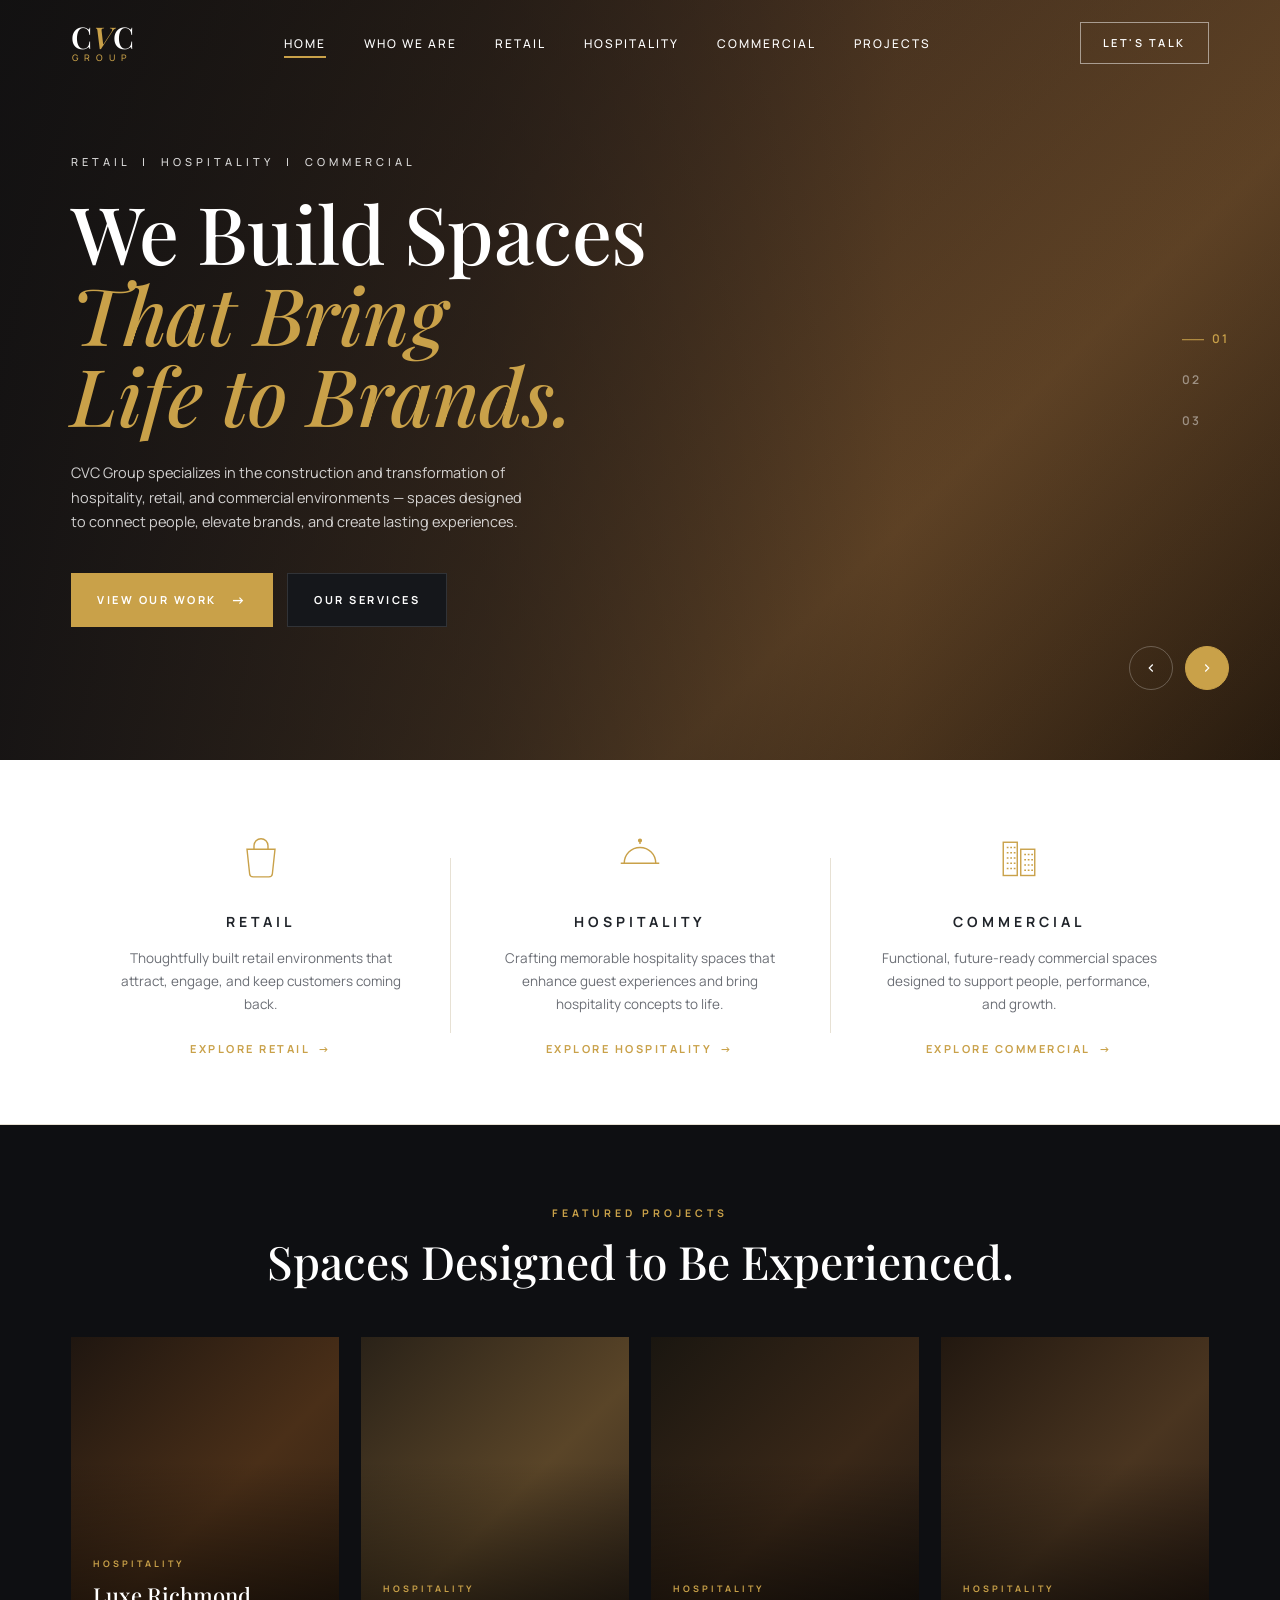
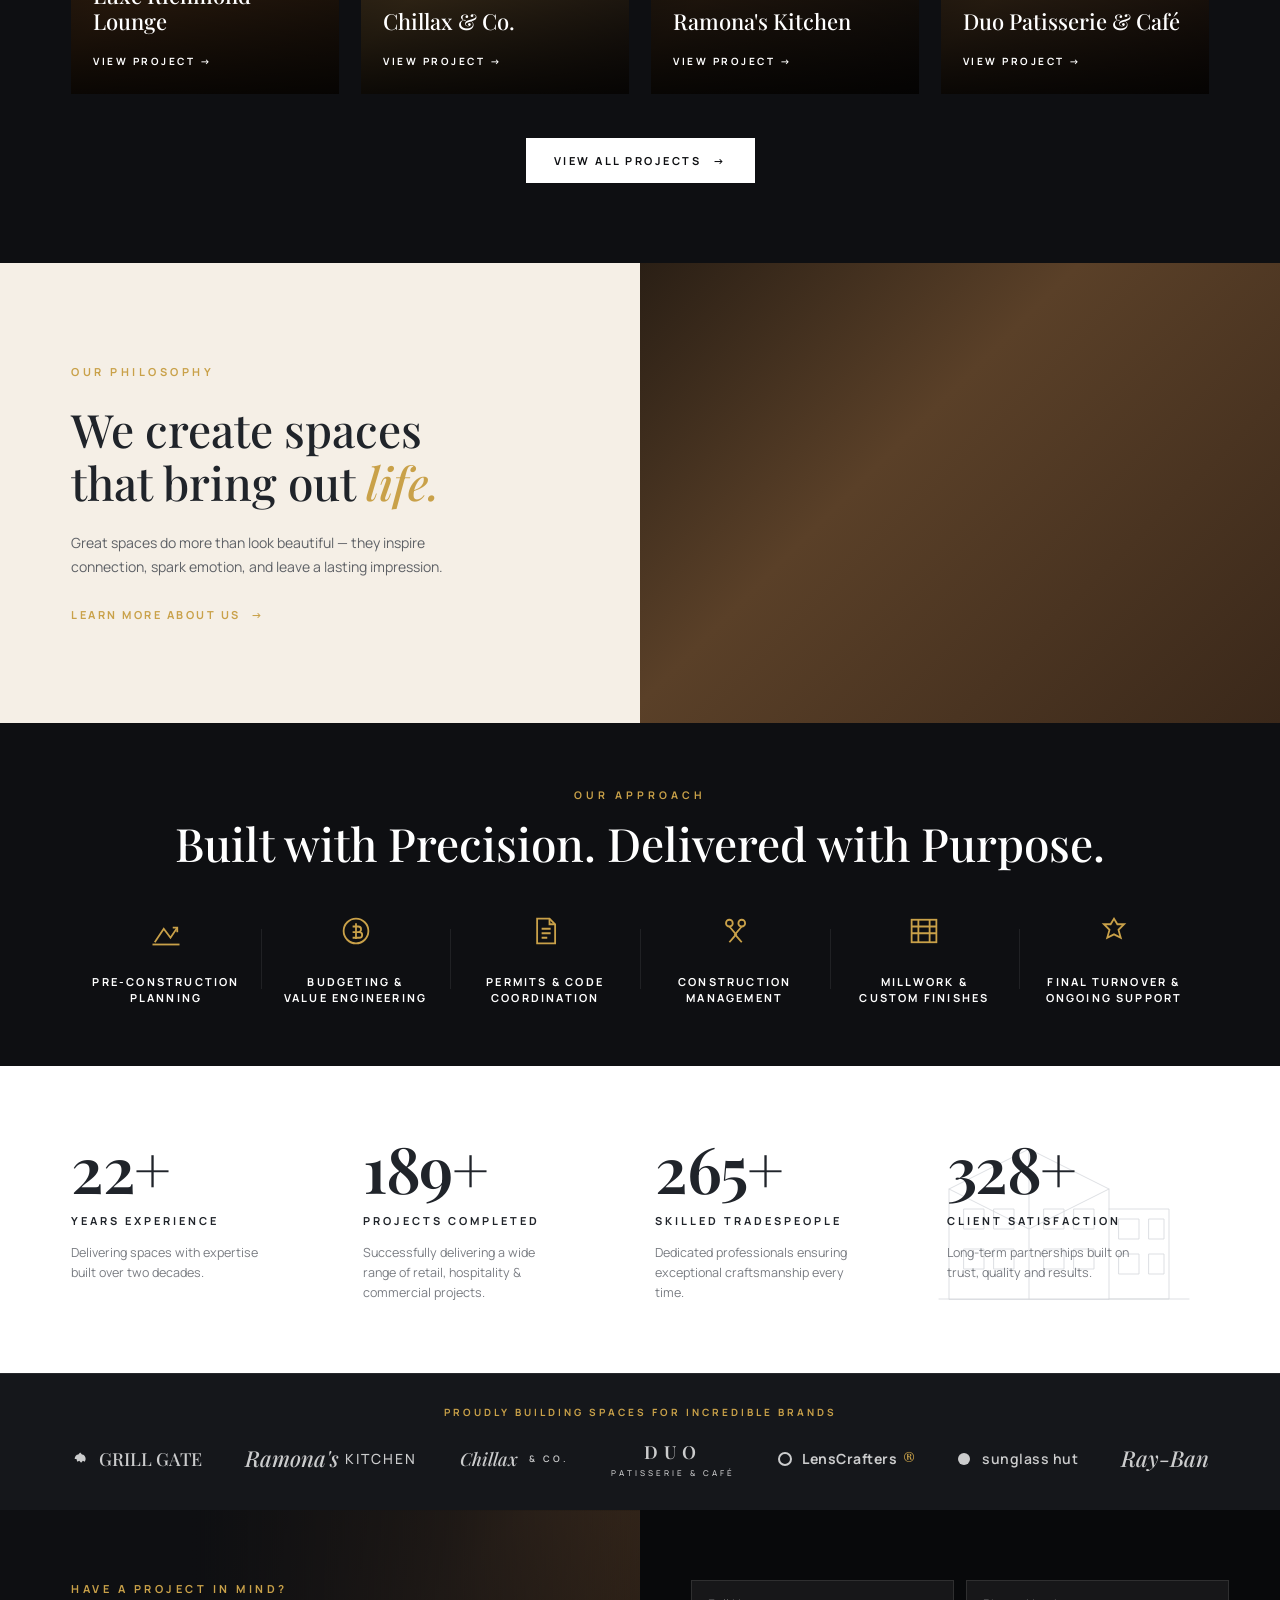
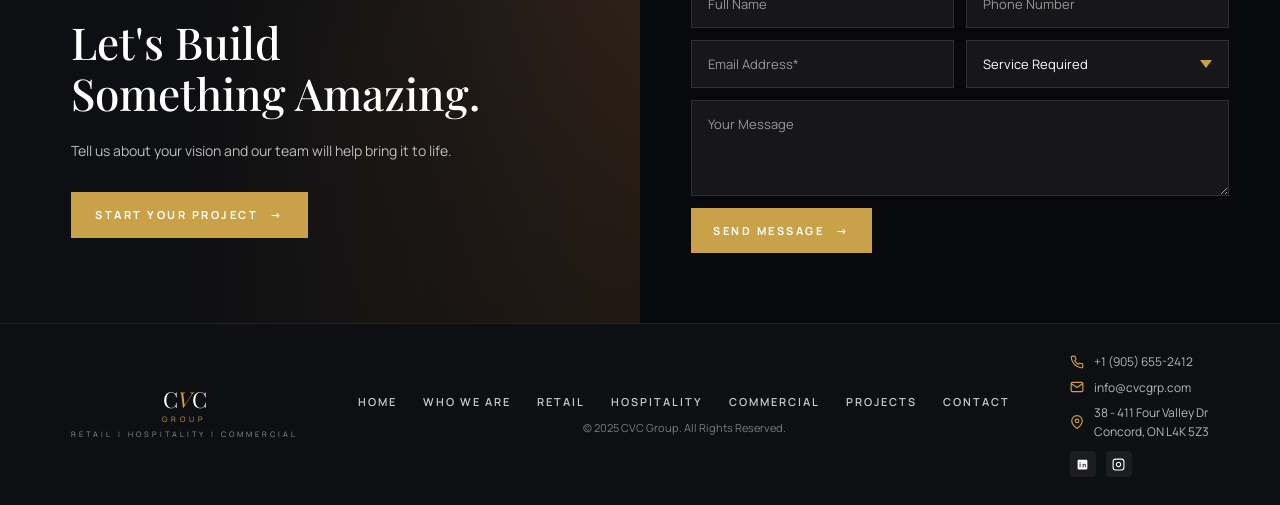
==== public/index.html @ 6fd691cf "Add files via upload" ====
<!DOCTYPE html>
<html lang="en">
<head>
<meta charset="UTF-8" />
<meta name="viewport" content="width=device-width, initial-scale=1.0" />
<title>CVC Group — We Build Spaces That Bring Life to Brands</title>
<meta name="description" content="CVC Group specializes in the construction and transformation of hospitality, retail, and commercial environments." />
<link rel="preconnect" href="https://fonts.googleapis.com">
<link rel="preconnect" href="https://fonts.gstatic.com" crossorigin>
<link href="https://fonts.googleapis.com/css2?family=Playfair+Display:ital,wght@0,400;0,500;0,600;0,700;1,400;1,500;1,600&family=Manrope:wght@300;400;500;600;700&display=swap" rel="stylesheet">

<style>
/* ============ TOKENS ============ */
:root {
  --black:    #0e0f12;
  --black-2:  #15171b;
  --black-3:  #1c1e23;
  --ink:      #20242a;
  --gold:     #c9a149;
  --gold-lt:  #d9b665;
  --gold-dk:  #a88735;
  --cream:    #f5efe6;
  --cream-2:  #efe8dc;
  --paper:    #ffffff;
  --muted:    #8a8d93;
  --line:     #e7e1d4;
  --line-dk:  rgba(255,255,255,0.08);

  --serif: 'Playfair Display', Georgia, serif;
  --sans:  'Manrope', -apple-system, BlinkMacSystemFont, sans-serif;

  --container: 1240px;
  --pad: clamp(20px, 4vw, 56px);
}

* { box-sizing: border-box; margin: 0; padding: 0; }
html { scroll-behavior: smooth; }
body {
  font-family: var(--sans);
  background: var(--paper);
  color: var(--ink);
  font-size: 15px;
  line-height: 1.6;
  -webkit-font-smoothing: antialiased;
  -moz-osx-font-smoothing: grayscale;
}
img { max-width: 100%; display: block; }
a { color: inherit; text-decoration: none; }
button { font: inherit; cursor: pointer; border: 0; background: none; color: inherit; }

.container { max-width: var(--container); margin: 0 auto; padding-left: var(--pad); padding-right: var(--pad); }

/* Auto-image pattern: <img class="auto-img"> hides until loaded.
   Sibling .auto-fallback shows by default; gets hidden once image fires onload. */
.auto-img { opacity: 0; transition: opacity .4s ease; }
.auto-img.loaded { opacity: 1; }

/* ============ NAV ============ */
.nav {
  position: absolute; top: 0; left: 0; right: 0; z-index: 30;
  padding: 22px 0;
}
.nav-inner {
  display: flex; align-items: center; justify-content: space-between;
  gap: 32px;
}
.logo {
  display: flex; flex-direction: column; align-items: center;
  font-family: var(--serif); color: #fff; line-height: 0.95;
  position: relative;
}
.logo .logo-img { height: 54px; width: auto; position: absolute; top: 50%; left: 50%; transform: translate(-50%,-50%); }
.logo .logo-text { display: flex; flex-direction: column; align-items: center; transition: opacity .2s; }
.logo.has-img .logo-text { opacity: 0; visibility: hidden; }
.logo .mark { font-size: 30px; font-weight: 600; letter-spacing: 0.5px; }
.logo .mark .v { color: var(--gold); font-style: italic; }
.logo .sub {
  font-family: var(--sans); font-size: 9px; letter-spacing: 6px;
  color: var(--gold); margin-top: 2px; font-weight: 500;
}
.nav-links {
  display: flex; gap: 38px; align-items: center;
  list-style: none;
}
.nav-links a {
  color: #fff; font-size: 12px; letter-spacing: 2px; font-weight: 500;
  text-transform: uppercase; padding: 6px 0; position: relative;
  transition: color .25s;
}
.nav-links a.active::after,
.nav-links a:hover::after {
  content: ""; position: absolute; left: 0; right: 0; bottom: 0;
  height: 2px; background: var(--gold);
}
.nav-links a:hover { color: var(--gold-lt); }
.btn-talk {
  border: 1px solid rgba(255,255,255,0.5);
  color: #fff; padding: 11px 22px; font-size: 11px;
  letter-spacing: 2.5px; text-transform: uppercase; font-weight: 600;
  transition: all .25s;
}
.btn-talk:hover { background: var(--gold); border-color: var(--gold); }

/* ============ HERO ============ */
.hero {
  position: relative;
  min-height: 760px;
  color: #fff;
  display: flex; align-items: center;
  overflow: hidden;
  background: linear-gradient(135deg, #2a1d10 0%, #4a3320 35%, #6b4a28 70%, #2c1d0e 100%);
}
.hero-slides { position: absolute; inset: 0; }
.hero-slide {
  position: absolute; inset: 0;
  background-size: cover; background-position: center;
  opacity: 0; transition: opacity .8s ease;
}
.hero-slide.active { opacity: 1; }
.hero-slide::after {
  content: ""; position: absolute; inset: 0;
  background: linear-gradient(90deg, rgba(14,15,18,.85) 0%, rgba(14,15,18,.55) 38%, rgba(14,15,18,.15) 70%);
}
/* slide images — drop into images/hero/ to populate */
.hero-slide.s1 { background-image: url("images/hero/slide-1.jpg"); }
.hero-slide.s2 { background-image: url("images/hero/slide-2.jpg"); }
.hero-slide.s3 { background-image: url("images/hero/slide-3.jpg"); }

.hero-inner { position: relative; width: 100%; padding-top: 110px; padding-bottom: 90px; z-index: 2; }
.eyebrow {
  font-size: 11px; letter-spacing: 4px; text-transform: uppercase;
  color: rgba(255,255,255,0.85); font-weight: 500; margin-bottom: 22px;
}
.hero h1 {
  font-family: var(--serif); font-weight: 500;
  font-size: clamp(44px, 6.2vw, 84px);
  line-height: 1.02; letter-spacing: -0.5px;
  max-width: 720px; margin-bottom: 26px;
}
.hero h1 .gold { color: var(--gold); font-style: italic; font-weight: 500; display: block; }
.hero p.lede {
  max-width: 460px; color: rgba(255,255,255,0.8);
  font-size: 14.5px; line-height: 1.7; margin-bottom: 38px;
}
.hero-cta { display: flex; gap: 14px; flex-wrap: wrap; }
.btn {
  display: inline-flex; align-items: center; gap: 14px;
  padding: 16px 26px; font-size: 11px; letter-spacing: 2.5px;
  text-transform: uppercase; font-weight: 700;
  transition: all .25s;
}
.btn-gold { background: var(--gold); color: #fff; }
.btn-gold:hover { background: var(--gold-dk); }
.btn-dark { background: var(--black-2); color: #fff; border: 1px solid rgba(255,255,255,0.12); }
.btn-dark:hover { background: #000; }
.btn .arr { font-size: 14px; }

.hero-pager {
  position: absolute; right: var(--pad); top: 50%;
  transform: translateY(-50%); z-index: 3;
  display: flex; flex-direction: column; gap: 14px;
  font-size: 12px; letter-spacing: 2px; color: rgba(255,255,255,0.45);
  font-weight: 600;
}
.hero-pager .num { padding: 4px 0; cursor: pointer; transition: color .2s; }
.hero-pager .num.active { color: var(--gold); }
.hero-pager .num.active::before {
  content: ""; display: inline-block; width: 22px; height: 1px;
  background: var(--gold); vertical-align: middle; margin-right: 8px;
}
.hero-arrows {
  position: absolute; right: var(--pad); bottom: 70px; z-index: 3;
  display: flex; gap: 12px;
}
.hero-arrows button {
  width: 44px; height: 44px; border-radius: 50%;
  display: grid; place-items: center;
  border: 1px solid rgba(255,255,255,0.25);
  color: #fff; transition: all .2s;
}
.hero-arrows button:hover { background: rgba(255,255,255,0.08); }
.hero-arrows .next { background: var(--gold); border-color: var(--gold); }
.hero-arrows .next:hover { background: var(--gold-dk); border-color: var(--gold-dk); }

/* ============ PILLARS ============ */
.pillars {
  background: var(--paper);
  padding: 70px 0 64px;
  border-bottom: 1px solid var(--line);
}
.pillars-grid {
  display: grid; grid-template-columns: repeat(3, 1fr);
  gap: 0;
}
.pillar {
  text-align: center; padding: 0 30px;
  position: relative;
}
.pillar + .pillar::before {
  content: ""; position: absolute; left: 0; top: 12%; bottom: 12%;
  width: 1px; background: var(--line);
}
.pillar .icon {
  width: 56px; height: 56px; margin: 0 auto 18px;
  color: var(--gold);
}
.pillar h3 {
  font-family: var(--sans); font-weight: 700; font-size: 14px;
  letter-spacing: 4px; text-transform: uppercase; margin-bottom: 14px;
  color: var(--ink);
}
.pillar p {
  color: #6b6e75; font-size: 13.5px; line-height: 1.7;
  max-width: 280px; margin: 0 auto 20px;
}
.pillar a.explore {
  color: var(--gold); font-size: 11px; letter-spacing: 2.5px;
  text-transform: uppercase; font-weight: 700;
  display: inline-flex; align-items: center; gap: 8px;
  transition: gap .2s;
}
.pillar a.explore:hover { gap: 14px; }

/* ============ FEATURED PROJECTS ============ */
.projects {
  background: var(--black);
  color: #fff;
  padding: 80px 0 80px;
}
.section-eyebrow {
  text-align: center; font-size: 10.5px; letter-spacing: 4px;
  color: var(--gold); text-transform: uppercase; font-weight: 700;
  margin-bottom: 14px;
}
.section-title {
  text-align: center; font-family: var(--serif); font-weight: 500;
  font-size: clamp(30px, 3.8vw, 46px); line-height: 1.1;
  margin-bottom: 50px;
}
.projects-grid {
  display: grid; grid-template-columns: repeat(4, 1fr);
  gap: 22px;
}
.project-card {
  position: relative; aspect-ratio: 3/4; overflow: hidden;
  cursor: pointer;
}
.project-card .ph {
  position: absolute; inset: 0;
  transition: transform .6s ease;
}
.project-card .ph.fallback {
  /* gradient placeholder, layered behind image */
}
.project-card img.ph-img {
  position: absolute; inset: 0;
  width: 100%; height: 100%; object-fit: cover;
  transition: transform .6s ease, opacity .4s ease;
  opacity: 0;
}
.project-card img.ph-img.loaded { opacity: 1; }
.project-card:hover .ph,
.project-card:hover img.ph-img { transform: scale(1.05); }
.project-card::before {
  content: ""; position: absolute; inset: 0;
  background: linear-gradient(180deg, rgba(0,0,0,0) 35%, rgba(0,0,0,0.85) 100%);
  z-index: 2;
}
.project-card .body {
  position: absolute; left: 0; right: 0; bottom: 0; z-index: 3;
  padding: 22px;
}
.project-card .tag {
  font-size: 9px; letter-spacing: 3px; color: var(--gold);
  text-transform: uppercase; font-weight: 700; margin-bottom: 12px;
}
.project-card h4 {
  font-family: var(--serif); font-weight: 500;
  font-size: 22px; line-height: 1.15; margin-bottom: 14px;
}
.project-card .view {
  font-size: 10px; letter-spacing: 2.5px; text-transform: uppercase;
  font-weight: 700; color: #fff;
  display: inline-flex; align-items: center; gap: 8px;
}
.projects-cta {
  display: flex; justify-content: center; margin-top: 44px;
}
.btn-pill {
  background: #fff; color: var(--black);
  padding: 14px 28px; font-size: 11px; letter-spacing: 2.5px;
  text-transform: uppercase; font-weight: 700;
  display: inline-flex; align-items: center; gap: 12px;
  transition: all .25s;
}
.btn-pill:hover { background: var(--gold); color: #fff; }

.p1 { background: linear-gradient(135deg, #1f1610 0%, #4a2f18 50%, #2a1c10 100%); }
.p2 { background: linear-gradient(135deg, #2a2218 0%, #5a4528 50%, #2a2018 100%); }
.p3 { background: linear-gradient(135deg, #1a1610 0%, #3a2818 50%, #1a1410 100%); }
.p4 { background: linear-gradient(135deg, #221810 0%, #4a3520 50%, #221610 100%); }

/* ============ PHILOSOPHY ============ */
.philosophy {
  background: var(--cream);
  padding: 0;
  display: grid; grid-template-columns: 1fr 1fr;
  align-items: stretch;
}
.philosophy .text {
  padding: 90px var(--pad) 90px max(var(--pad), calc((100vw - var(--container))/2 + var(--pad)));
  display: flex; flex-direction: column; justify-content: center;
}
.philosophy .text .eb {
  font-size: 11px; letter-spacing: 3.5px; color: var(--gold);
  text-transform: uppercase; font-weight: 700; margin-bottom: 22px;
}
.philosophy h2 {
  font-family: var(--serif); font-weight: 500;
  font-size: clamp(34px, 3.6vw, 46px); line-height: 1.15;
  margin-bottom: 22px; color: var(--ink);
  max-width: 440px;
}
.philosophy h2 .gold-it { color: var(--gold); font-style: italic; }
.philosophy p {
  color: #5e6166; font-size: 14px; line-height: 1.75;
  max-width: 420px; margin-bottom: 26px;
}
.philosophy a.learn {
  color: var(--gold); font-size: 11px; letter-spacing: 2.5px;
  text-transform: uppercase; font-weight: 700;
  display: inline-flex; align-items: center; gap: 10px;
  align-self: flex-start;
}
.philosophy .img {
  position: relative;
  background:
    linear-gradient(180deg, rgba(0,0,0,.05), rgba(0,0,0,.25)),
    linear-gradient(135deg, #2a1f15 0%, #5a4028 40%, #3a281a 100%);
  background-size: cover; background-position: center;
  background-image: url("images/philosophy/interior.jpg"),
                    linear-gradient(135deg, #2a1f15 0%, #5a4028 40%, #3a281a 100%);
  min-height: 460px;
}

/* ============ APPROACH ============ */
.approach {
  background: var(--black);
  color: #fff;
  padding: 64px 0 60px;
}
.approach .section-title { color: #fff; margin-bottom: 44px; }
.approach .section-eyebrow { color: var(--gold); }
.steps {
  display: grid; grid-template-columns: repeat(6, 1fr);
  gap: 0;
}
.step {
  text-align: center; padding: 0 14px;
  position: relative;
}
.step + .step::before {
  content: ""; position: absolute; left: 0; top: 18%; bottom: 18%;
  width: 1px; background: rgba(255,255,255,0.08);
}
.step .icon {
  width: 36px; height: 36px; margin: 0 auto 18px;
  color: var(--gold);
}
.step h5 {
  font-family: var(--sans); font-weight: 700;
  font-size: 11px; letter-spacing: 2.2px;
  text-transform: uppercase; line-height: 1.45;
}

/* ============ STATS ============ */
.stats {
  background: #fff;
  padding: 70px 0 70px;
  position: relative; overflow: hidden;
}
.stats-grid {
  display: grid; grid-template-columns: repeat(4, 1fr);
  gap: 30px;
  position: relative; z-index: 2;
}
.stat .num {
  font-family: var(--serif); font-weight: 600;
  font-size: clamp(40px, 5vw, 64px); line-height: 1;
  color: var(--ink); letter-spacing: -1.5px;
  margin-bottom: 12px;
}
.stat .label {
  font-size: 11px; letter-spacing: 3px; font-weight: 700;
  text-transform: uppercase; color: var(--ink);
  margin-bottom: 14px;
}
.stat p {
  font-size: 12.5px; color: #7a7d83; line-height: 1.6;
  max-width: 200px;
}
.stats-sketch {
  position: absolute; right: 4%; top: 50%;
  transform: translateY(-50%);
  width: 320px; opacity: 0.18; pointer-events: none;
  z-index: 1;
}

/* ============ BRANDS ============ */
.brands {
  background: var(--black-2);
  padding: 30px 0;
  border-top: 1px solid var(--line-dk);
}
.brands-eb {
  text-align: center; font-size: 10px; letter-spacing: 3px;
  color: var(--gold); text-transform: uppercase; font-weight: 700;
  margin-bottom: 18px;
}
.brand-row {
  display: flex; align-items: center; justify-content: space-between;
  flex-wrap: wrap; gap: 30px;
  color: rgba(255,255,255,0.78);
  font-family: var(--serif); font-size: 18px; font-weight: 500;
}
.brand {
  display: inline-flex; align-items: center; gap: 6px;
  white-space: nowrap; position: relative;
}
.brand img.brand-img {
  max-height: 32px; width: auto; opacity: 0;
  transition: opacity .3s;
  filter: brightness(0) invert(1);
}
.brand img.brand-img.loaded { opacity: 0.85; position: relative; }
.brand img.brand-img.loaded ~ .brand-text { display: none; }
.brand img.brand-img:not(.loaded) { position: absolute; pointer-events: none; }
.brand-text { display: inline-flex; align-items: center; gap: 6px; }
.brand-script { font-style: italic; font-size: 22px; font-family: var(--serif); }

/* ============ CTA / CONTACT ============ */
.cta {
  display: grid; grid-template-columns: 1fr 1fr;
  background: var(--black);
  color: #fff;
}
.cta .left {
  padding: 70px var(--pad) 70px max(var(--pad), calc((100vw - var(--container))/2 + var(--pad)));
  position: relative;
  background-image:
    linear-gradient(90deg, var(--black) 30%, rgba(14,15,18,.72) 70%, rgba(14,15,18,.35) 100%),
    url("images/cta/background.jpg"),
    linear-gradient(135deg, #2a1d10, #4a3320, #2a1d10);
  background-size: cover; background-position: center;
}
.cta .left .eb {
  font-size: 11px; letter-spacing: 3.5px; color: var(--gold);
  text-transform: uppercase; font-weight: 700; margin-bottom: 20px;
}
.cta h2 {
  font-family: var(--serif); font-weight: 500;
  font-size: clamp(32px, 3.6vw, 44px); line-height: 1.15;
  margin-bottom: 20px; max-width: 440px;
}
.cta .left p {
  color: rgba(255,255,255,0.72); font-size: 14px; line-height: 1.7;
  max-width: 420px; margin-bottom: 30px;
}
.btn-start {
  background: var(--gold); color: #fff;
  padding: 14px 24px; font-size: 11px; letter-spacing: 2.5px;
  text-transform: uppercase; font-weight: 700;
  display: inline-flex; align-items: center; gap: 12px;
  transition: background .25s; align-self: flex-start;
}
.btn-start:hover { background: var(--gold-dk); }

.cta .form-wrap {
  padding: 70px var(--pad) 70px var(--pad);
  display: flex; align-items: center;
  background: rgba(0,0,0,0.4);
}
.cta-form {
  display: grid; grid-template-columns: 1fr 1fr; gap: 12px;
  width: 100%; max-width: 560px;
}
.cta-form input, .cta-form select, .cta-form textarea {
  width: 100%; padding: 14px 16px;
  background: rgba(255,255,255,0.06);
  border: 1px solid rgba(255,255,255,0.1);
  color: #fff; font-family: var(--sans); font-size: 13px;
  outline: none; transition: border-color .2s, background .2s;
}
.cta-form input:focus, .cta-form select:focus, .cta-form textarea:focus {
  border-color: var(--gold); background: rgba(255,255,255,0.09);
}
.cta-form input::placeholder, .cta-form textarea::placeholder { color: rgba(255,255,255,0.55); }
.cta-form select { appearance: none; background-image: url("data:image/svg+xml;utf8,<svg xmlns='http://www.w3.org/2000/svg' width='12' height='8' viewBox='0 0 12 8'><path fill='%23c9a149' d='M6 8L0 0h12z'/></svg>"); background-repeat: no-repeat; background-position: right 16px center; }
.cta-form select option { background: var(--black-2); }
.cta-form textarea { grid-column: 1/-1; min-height: 96px; resize: vertical; font-family: var(--sans); }
.cta-form .send {
  grid-column: 1/-1;
  background: var(--gold); color: #fff;
  padding: 14px 22px; font-size: 11px; letter-spacing: 2.5px;
  text-transform: uppercase; font-weight: 700;
  display: inline-flex; align-items: center; justify-content: center; gap: 12px;
  justify-self: start;
  transition: background .25s;
}
.cta-form .send:hover { background: var(--gold-dk); }

/* ============ FOOTER ============ */
.footer {
  background: var(--black);
  color: rgba(255,255,255,0.7);
  padding: 28px 0;
  border-top: 1px solid var(--line-dk);
}
.foot-grid {
  display: grid; grid-template-columns: auto 1fr auto;
  align-items: center; gap: 40px;
}
.foot-logo { display: flex; flex-direction: column; align-items: center; position: relative; }
.foot-logo .logo-img { height: 42px; width: auto; }
.foot-logo .logo-text { display: flex; flex-direction: column; align-items: center; }
.foot-logo.has-img .logo-text { display: none; }
.foot-logo .mark { font-family: var(--serif); font-size: 22px; color: #fff; line-height: 0.95; }
.foot-logo .mark .v { color: var(--gold); font-style: italic; }
.foot-logo .sub { font-size: 7.5px; letter-spacing: 4px; color: var(--gold); margin-top: 3px; }
.foot-tag { font-size: 7.5px; letter-spacing: 3px; color: rgba(255,255,255,0.55); margin-top: 3px; }
.foot-nav {
  display: flex; flex-direction: column; gap: 8px; text-align: center;
}
.foot-nav .links {
  display: flex; gap: 26px; justify-content: center; flex-wrap: wrap;
}
.foot-nav a {
  font-size: 11px; letter-spacing: 2px; color: rgba(255,255,255,0.78);
  text-transform: uppercase; font-weight: 600;
}
.foot-nav a:hover { color: var(--gold); }
.copyright { text-align: center; font-size: 11px; color: rgba(255,255,255,0.45); }
.foot-info {
  display: flex; flex-direction: column; gap: 6px;
  font-size: 12px; color: rgba(255,255,255,0.7);
}
.foot-info .row { display: flex; align-items: center; gap: 10px; }
.foot-info .ic { color: var(--gold); width: 14px; flex-shrink: 0; }
.foot-info .row:last-child { margin-top: 6px; }
.socials { display: flex; gap: 10px; margin-top: 4px; }
.socials a {
  width: 26px; height: 26px; border-radius: 4px;
  display: grid; place-items: center;
  background: rgba(255,255,255,0.06); color: #fff;
  transition: background .2s;
}
.socials a:hover { background: var(--gold); }

/* ============ RESPONSIVE ============ */
@media (max-width: 980px) {
  .nav-links { display: none; }
  .pillars-grid { grid-template-columns: 1fr; gap: 40px; }
  .pillar + .pillar::before { display: none; }
  .pillar { padding: 24px 0; border-top: 1px solid var(--line); }
  .pillar:first-child { border-top: none; }
  .projects-grid { grid-template-columns: repeat(2, 1fr); }
  .philosophy { grid-template-columns: 1fr; }
  .philosophy .text { padding: 60px var(--pad); }
  .philosophy .img { min-height: 320px; }
  .steps { grid-template-columns: repeat(3, 1fr); gap: 30px 0; }
  .step + .step::before { display: none; }
  .stats-grid { grid-template-columns: repeat(2, 1fr); }
  .stats-sketch { display: none; }
  .cta { grid-template-columns: 1fr; }
  .cta .left { padding: 50px var(--pad); }
  .cta .form-wrap { padding: 40px var(--pad); }
  .cta-form { grid-template-columns: 1fr; }
  .foot-grid { grid-template-columns: 1fr; gap: 24px; text-align: center; }
  .foot-info { align-items: center; }
  .brand-row { justify-content: center; }
}
@media (max-width: 560px) {
  .projects-grid { grid-template-columns: 1fr; }
  .stats-grid { grid-template-columns: 1fr; }
  .hero h1 { font-size: 44px; }
  .hero-pager, .hero-arrows { display: none; }
}
</style>
</head>
<body>

<!-- ============ NAV ============ -->
<header class="nav">
  <div class="container nav-inner">
    <a href="#" class="logo" id="navLogo" aria-label="CVC Group">
      <img class="logo-img" src="images/logo/cvc.svg" alt="CVC Group" onload="this.parentElement.classList.add('has-img')" onerror="this.style.display='none'" />
      <span class="logo-text">
        <span class="mark">C<span class="v">V</span>C</span>
        <span class="sub">GROUP</span>
      </span>
    </a>
    <nav>
      <ul class="nav-links">
        <li><a href="#" class="active">Home</a></li>
        <li><a href="#about">Who We Are</a></li>
        <li><a href="#retail">Retail</a></li>
        <li><a href="#hospitality">Hospitality</a></li>
        <li><a href="#commercial">Commercial</a></li>
        <li><a href="#projects">Projects</a></li>
      </ul>
    </nav>
    <a href="#contact" class="btn-talk">Let's Talk</a>
  </div>
</header>

<!-- ============ HERO ============ -->
<section class="hero">
  <div class="hero-slides">
    <div class="hero-slide s1 active"></div>
    <div class="hero-slide s2"></div>
    <div class="hero-slide s3"></div>
  </div>
  <div class="container hero-inner">
    <div class="eyebrow">RETAIL &nbsp;|&nbsp; HOSPITALITY &nbsp;|&nbsp; COMMERCIAL</div>
    <h1>
      We Build Spaces
      <span class="gold">That Bring</span>
      <span class="gold">Life to Brands.</span>
    </h1>
    <p class="lede">CVC Group specializes in the construction and transformation of hospitality, retail, and commercial environments — spaces designed to connect people, elevate brands, and create lasting experiences.</p>
    <div class="hero-cta">
      <a href="#projects" class="btn btn-gold">View Our Work <span class="arr">→</span></a>
      <a href="#services" class="btn btn-dark">Our Services</a>
    </div>
  </div>

  <div class="hero-pager" aria-hidden="true">
    <span class="num active" data-slide="0">01</span>
    <span class="num" data-slide="1">02</span>
    <span class="num" data-slide="2">03</span>
  </div>
  <div class="hero-arrows">
    <button aria-label="Previous slide" class="prev">
      <svg width="14" height="14" viewBox="0 0 24 24" fill="none" stroke="currentColor" stroke-width="2"><path d="M15 18l-6-6 6-6"/></svg>
    </button>
    <button aria-label="Next slide" class="next">
      <svg width="14" height="14" viewBox="0 0 24 24" fill="none" stroke="currentColor" stroke-width="2"><path d="M9 18l6-6-6-6"/></svg>
    </button>
  </div>
</section>

<!-- ============ PILLARS ============ -->
<section class="pillars">
  <div class="container pillars-grid">
    <div class="pillar">
      <svg class="icon" viewBox="0 0 64 64" fill="none" stroke="currentColor" stroke-width="1.6">
        <path d="M16 22h32l-3 28a4 4 0 0 1-4 3.6H23a4 4 0 0 1-4-3.6L16 22z"/>
        <path d="M24 22v-4a8 8 0 0 1 16 0v4"/>
      </svg>
      <h3>Retail</h3>
      <p>Thoughtfully built retail environments that attract, engage, and keep customers coming back.</p>
      <a href="#retail" class="explore">Explore Retail <span>→</span></a>
    </div>
    <div class="pillar">
      <svg class="icon" viewBox="0 0 64 64" fill="none" stroke="currentColor" stroke-width="1.6">
        <path d="M14 38c0-10 8-18 18-18s18 8 18 18"/>
        <path d="M10 38h44"/>
        <path d="M32 16v-4"/>
        <circle cx="32" cy="12" r="1.6" fill="currentColor"/>
      </svg>
      <h3>Hospitality</h3>
      <p>Crafting memorable hospitality spaces that enhance guest experiences and bring hospitality concepts to life.</p>
      <a href="#hospitality" class="explore">Explore Hospitality <span>→</span></a>
    </div>
    <div class="pillar">
      <svg class="icon" viewBox="0 0 64 64" fill="none" stroke="currentColor" stroke-width="1.6">
        <rect x="14" y="14" width="16" height="38"/>
        <rect x="34" y="22" width="16" height="30"/>
        <path d="M18 20h2M22 20h2M26 20h2M18 26h2M22 26h2M26 26h2M18 32h2M22 32h2M26 32h2M18 38h2M22 38h2M26 38h2M18 44h2M22 44h2M26 44h2"/>
        <path d="M38 28h2M42 28h2M46 28h2M38 34h2M42 34h2M46 34h2M38 40h2M42 40h2M46 40h2M38 46h2M42 46h2M46 46h2"/>
      </svg>
      <h3>Commercial</h3>
      <p>Functional, future-ready commercial spaces designed to support people, performance, and growth.</p>
      <a href="#commercial" class="explore">Explore Commercial <span>→</span></a>
    </div>
  </div>
</section>

<!-- ============ FEATURED PROJECTS ============ -->
<section class="projects" id="projects">
  <div class="container">
    <div class="section-eyebrow">Featured Projects</div>
    <h2 class="section-title">Spaces Designed to Be Experienced.</h2>
    <div class="projects-grid">
      <a href="#" class="project-card">
        <div class="ph fallback p1"></div>
        <img class="ph-img" src="images/projects/luxe-richmond-lounge.jpg" alt="Luxe Richmond Lounge" onload="this.classList.add('loaded')" onerror="this.remove()" />
        <div class="body">
          <div class="tag">Hospitality</div>
          <h4>Luxe Richmond Lounge</h4>
          <span class="view">View Project →</span>
        </div>
      </a>
      <a href="#" class="project-card">
        <div class="ph fallback p2"></div>
        <img class="ph-img" src="images/projects/chillax-and-co.jpg" alt="Chillax & Co." onload="this.classList.add('loaded')" onerror="this.remove()" />
        <div class="body">
          <div class="tag">Hospitality</div>
          <h4>Chillax &amp; Co.</h4>
          <span class="view">View Project →</span>
        </div>
      </a>
      <a href="#" class="project-card">
        <div class="ph fallback p3"></div>
        <img class="ph-img" src="images/projects/ramonas-kitchen.jpg" alt="Ramona's Kitchen" onload="this.classList.add('loaded')" onerror="this.remove()" />
        <div class="body">
          <div class="tag">Hospitality</div>
          <h4>Ramona's Kitchen</h4>
          <span class="view">View Project →</span>
        </div>
      </a>
      <a href="#" class="project-card">
        <div class="ph fallback p4"></div>
        <img class="ph-img" src="images/projects/duo-patisserie-cafe.jpg" alt="Duo Patisserie & Café" onload="this.classList.add('loaded')" onerror="this.remove()" />
        <div class="body">
          <div class="tag">Hospitality</div>
          <h4>Duo Patisserie &amp; Café</h4>
          <span class="view">View Project →</span>
        </div>
      </a>
    </div>
    <div class="projects-cta">
      <a href="#" class="btn-pill">View All Projects <span>→</span></a>
    </div>
  </div>
</section>

<!-- ============ PHILOSOPHY ============ -->
<section class="philosophy" id="about">
  <div class="text">
    <div class="eb">Our Philosophy</div>
    <h2>We create spaces<br>that bring out <span class="gold-it">life.</span></h2>
    <p>Great spaces do more than look beautiful — they inspire connection, spark emotion, and leave a lasting impression.</p>
    <a href="#" class="learn">Learn More About Us <span>→</span></a>
  </div>
  <div class="img" aria-hidden="true"></div>
</section>

<!-- ============ APPROACH ============ -->
<section class="approach" id="services">
  <div class="container">
    <div class="section-eyebrow">Our Approach</div>
    <h2 class="section-title">Built with Precision. Delivered with Purpose.</h2>
    <div class="steps">
      <div class="step">
        <svg class="icon" viewBox="0 0 32 32" fill="none" stroke="currentColor" stroke-width="1.6">
          <path d="M6 26l8-12 6 8 6-9"/>
          <path d="M22 13l4 0 0 4"/>
          <path d="M4 28h24"/>
        </svg>
        <h5>Pre-Construction<br>Planning</h5>
      </div>
      <div class="step">
        <svg class="icon" viewBox="0 0 32 32" fill="none" stroke="currentColor" stroke-width="1.6">
          <circle cx="16" cy="16" r="11"/>
          <path d="M16 9v14M13 12h5a2.5 2.5 0 0 1 0 5h-5M13 17h6a2.5 2.5 0 0 1 0 5h-6"/>
        </svg>
        <h5>Budgeting &amp;<br>Value Engineering</h5>
      </div>
      <div class="step">
        <svg class="icon" viewBox="0 0 32 32" fill="none" stroke="currentColor" stroke-width="1.6">
          <path d="M9 5h11l5 5v17H9z"/>
          <path d="M20 5v5h5"/>
          <path d="M13 14h8M13 18h8M13 22h5"/>
        </svg>
        <h5>Permits &amp; Code<br>Coordination</h5>
      </div>
      <div class="step">
        <svg class="icon" viewBox="0 0 32 32" fill="none" stroke="currentColor" stroke-width="1.6">
          <circle cx="11" cy="9" r="3"/>
          <circle cx="22" cy="9" r="3"/>
          <path d="M11 12l6 7-6 7"/>
          <path d="M22 12l-6 7 6 7"/>
        </svg>
        <h5>Construction<br>Management</h5>
      </div>
      <div class="step">
        <svg class="icon" viewBox="0 0 32 32" fill="none" stroke="currentColor" stroke-width="1.6">
          <rect x="5" y="6" width="22" height="20"/>
          <path d="M5 12h22M5 18h22M11 6v20M21 6v20"/>
        </svg>
        <h5>Millwork &amp;<br>Custom Finishes</h5>
      </div>
      <div class="step">
        <svg class="icon" viewBox="0 0 32 32" fill="none" stroke="currentColor" stroke-width="1.6">
          <path d="M16 5l3 5h6l-5 5 2 7-6-3-6 3 2-7-5-5h6z"/>
        </svg>
        <h5>Final Turnover &amp;<br>Ongoing Support</h5>
      </div>
    </div>
  </div>
</section>

<!-- ============ STATS ============ -->
<section class="stats">
  <div class="container">
    <div class="stats-grid">
      <div class="stat">
        <div class="num">22+</div>
        <div class="label">Years Experience</div>
        <p>Delivering spaces with expertise built over two decades.</p>
      </div>
      <div class="stat">
        <div class="num">189+</div>
        <div class="label">Projects Completed</div>
        <p>Successfully delivering a wide range of retail, hospitality &amp; commercial projects.</p>
      </div>
      <div class="stat">
        <div class="num">265+</div>
        <div class="label">Skilled Tradespeople</div>
        <p>Dedicated professionals ensuring exceptional craftsmanship every time.</p>
      </div>
      <div class="stat">
        <div class="num">328+</div>
        <div class="label">Client Satisfaction</div>
        <p>Long-term partnerships built on trust, quality and results.</p>
      </div>
    </div>
    <svg class="stats-sketch" viewBox="0 0 320 200" fill="none" stroke="#1c2b42" stroke-width="0.8" stroke-linecap="round">
      <path d="M40 180 L40 70 L120 30 L200 70 L200 180 Z"/>
      <path d="M120 30 L120 180"/>
      <path d="M40 70 L120 110 L200 70"/>
      <path d="M55 90 L75 90 L75 110 L55 110 Z"/>
      <path d="M85 90 L105 90 L105 110 L85 110 Z"/>
      <path d="M135 90 L155 90 L155 110 L135 110 Z"/>
      <path d="M165 90 L185 90 L185 110 L165 110 Z"/>
      <path d="M55 130 L75 130 L75 150 L55 150 Z"/>
      <path d="M85 130 L105 130 L105 150 L85 150 Z"/>
      <path d="M135 130 L155 130 L155 150 L135 150 Z"/>
      <path d="M165 130 L185 130 L185 150 L165 150 Z"/>
      <path d="M200 90 L260 90 L260 180 L200 180"/>
      <path d="M210 100 L230 100 L230 120 L210 120 Z"/>
      <path d="M240 100 L255 100 L255 120 L240 120 Z"/>
      <path d="M210 135 L230 135 L230 155 L210 155 Z"/>
      <path d="M240 135 L255 135 L255 155 L240 155 Z"/>
      <path d="M30 180 L280 180"/>
    </svg>
  </div>
</section>

<!-- ============ BRANDS ============ -->
<section class="brands">
  <div class="container">
    <div class="brands-eb">Proudly Building Spaces for Incredible Brands</div>
    <div class="brand-row">

      <span class="brand">
        <img class="brand-img" src="images/brands/grill-gate.png" alt="Grill Gate" onload="this.classList.add('loaded')" onerror="this.remove()" />
        <span class="brand-text"><svg width="22" height="22" viewBox="0 0 24 24" fill="currentColor"><path d="M4 12c0-3 2-5 4-5l2-2 2 2c2 0 4 2 4 5 0 1-.5 2-1 3l-2-1-2 2-2-2-2 1c-.5-1-1-2-1-3z"/></svg> GRILL GATE</span>
      </span>

      <span class="brand">
        <img class="brand-img" src="images/brands/ramonas-kitchen.png" alt="Ramona's Kitchen" onload="this.classList.add('loaded')" onerror="this.remove()" />
        <span class="brand-text brand-script">Ramona's <span style="font-size:14px;font-style:normal;font-family:var(--sans);letter-spacing:2px;font-weight:500;">KITCHEN</span></span>
      </span>

      <span class="brand">
        <img class="brand-img" src="images/brands/chillax.png" alt="Chillax & Co." onload="this.classList.add('loaded')" onerror="this.remove()" />
        <span class="brand-text"><span style="font-style:italic;font-family:var(--serif);">Chillax</span><span style="font-size:9px;letter-spacing:3px;font-family:var(--sans);font-weight:600;">&nbsp;&amp; CO.</span></span>
      </span>

      <span class="brand">
        <img class="brand-img" src="images/brands/duo.png" alt="DUO Patisserie & Café" onload="this.classList.add('loaded')" onerror="this.remove()" />
        <span class="brand-text" style="flex-direction:column;align-items:center;gap:0;"><span style="letter-spacing:6px;font-weight:600;">DUO</span><span style="font-size:8px;letter-spacing:3px;font-family:var(--sans);font-weight:500;">PATISSERIE &amp; CAFÉ</span></span>
      </span>

      <span class="brand">
        <img class="brand-img" src="images/brands/lenscrafters.png" alt="LensCrafters" onload="this.classList.add('loaded')" onerror="this.remove()" />
        <span class="brand-text"><span style="display:inline-block;width:14px;height:14px;border-radius:50%;border:2px solid currentColor;margin-right:4px;"></span><span style="font-family:var(--sans);font-weight:700;letter-spacing:0.5px;font-size:14px;">LensCrafters</span><span style="color:var(--gold);">®</span></span>
      </span>

      <span class="brand">
        <img class="brand-img" src="images/brands/sunglass-hut.png" alt="Sunglass Hut" onload="this.classList.add('loaded')" onerror="this.remove()" />
        <span class="brand-text"><span style="display:inline-block;width:12px;height:12px;border-radius:50%;background:currentColor;margin-right:6px;"></span><span style="font-family:var(--sans);font-weight:600;font-size:14px;letter-spacing:0.5px;">sunglass hut</span></span>
      </span>

      <span class="brand">
        <img class="brand-img" src="images/brands/ray-ban.png" alt="Ray-Ban" onload="this.classList.add('loaded')" onerror="this.remove()" />
        <span class="brand-text brand-script">Ray-Ban</span>
      </span>

    </div>
  </div>
</section>

<!-- ============ CTA / CONTACT ============ -->
<section class="cta" id="contact">
  <div class="left">
    <div class="eb">Have a Project in Mind?</div>
    <h2>Let's Build<br>Something Amazing.</h2>
    <p>Tell us about your vision and our team will help bring it to life.</p>
    <a href="#" class="btn-start">Start Your Project <span>→</span></a>
  </div>
  <div class="form-wrap">
    <form class="cta-form" onsubmit="event.preventDefault(); alert('Thanks — we will be in touch.');">
      <input type="text" placeholder="Full Name" required />
      <input type="tel" placeholder="Phone Number" />
      <input type="email" placeholder="Email Address*" required />
      <select required>
        <option value="">Service Required</option>
        <option>Retail Build-Out</option>
        <option>Hospitality Construction</option>
        <option>Commercial Construction</option>
        <option>Renovation / Tenant Improvement</option>
        <option>Other</option>
      </select>
      <textarea placeholder="Your Message"></textarea>
      <button type="submit" class="send">Send Message <span>→</span></button>
    </form>
  </div>
</section>

<!-- ============ FOOTER ============ -->
<footer class="footer">
  <div class="container foot-grid">
    <div class="foot-logo" id="footLogo">
      <img class="logo-img" src="images/logo/cvc.svg" alt="CVC Group" onload="this.parentElement.classList.add('has-img')" onerror="this.style.display='none'" />
      <span class="logo-text">
        <span class="mark">C<span class="v">V</span>C</span>
        <span class="sub">GROUP</span>
        <span class="foot-tag">RETAIL | HOSPITALITY | COMMERCIAL</span>
      </span>
    </div>
    <div class="foot-nav">
      <div class="links">
        <a href="#">Home</a>
        <a href="#about">Who We Are</a>
        <a href="#retail">Retail</a>
        <a href="#hospitality">Hospitality</a>
        <a href="#commercial">Commercial</a>
        <a href="#projects">Projects</a>
        <a href="#contact">Contact</a>
      </div>
      <div class="copyright">© 2025 CVC Group. All Rights Reserved.</div>
    </div>
    <div class="foot-info">
      <div class="row"><svg class="ic" viewBox="0 0 24 24" fill="none" stroke="currentColor" stroke-width="2"><path d="M22 16.92v3a2 2 0 0 1-2.18 2 19.79 19.79 0 0 1-8.63-3.07 19.5 19.5 0 0 1-6-6 19.79 19.79 0 0 1-3.07-8.67A2 2 0 0 1 4.11 2h3a2 2 0 0 1 2 1.72c.13.96.37 1.9.72 2.81a2 2 0 0 1-.45 2.11L8.09 9.91a16 16 0 0 0 6 6l1.27-1.27a2 2 0 0 1 2.11-.45c.91.35 1.85.59 2.81.72A2 2 0 0 1 22 16.92z"/></svg> +1 (905) 655-2412</div>
      <div class="row"><svg class="ic" viewBox="0 0 24 24" fill="none" stroke="currentColor" stroke-width="2"><path d="M4 4h16c1.1 0 2 .9 2 2v12c0 1.1-.9 2-2 2H4c-1.1 0-2-.9-2-2V6c0-1.1.9-2 2-2z"/><path d="M22 6l-10 7L2 6"/></svg> info@cvcgrp.com</div>
      <div class="row"><svg class="ic" viewBox="0 0 24 24" fill="none" stroke="currentColor" stroke-width="2"><path d="M21 10c0 7-9 13-9 13s-9-6-9-13a9 9 0 0 1 18 0z"/><circle cx="12" cy="10" r="3"/></svg> 38 - 411 Four Valley Dr<br>Concord, ON L4K 5Z3</div>
      <div class="socials">
        <a href="#" aria-label="LinkedIn"><svg width="13" height="13" viewBox="0 0 24 24" fill="currentColor"><path d="M19 3a2 2 0 0 1 2 2v14a2 2 0 0 1-2 2H5a2 2 0 0 1-2-2V5a2 2 0 0 1 2-2h14M8.34 17V10.34H6.67V17h1.67M7.5 9.45a.94.94 0 1 0 0-1.89.94.94 0 0 0 0 1.89M18 17v-3.65c0-1.62-.35-2.86-2.23-2.86-.9 0-1.5.5-1.76.97h-.02v-.82h-1.6V17h1.66v-3.3c0-.87.16-1.7 1.24-1.7 1.06 0 1.07.99 1.07 1.76V17H18z"/></svg></a>
        <a href="#" aria-label="Instagram"><svg width="13" height="13" viewBox="0 0 24 24" fill="none" stroke="currentColor" stroke-width="2"><rect x="2" y="2" width="20" height="20" rx="5"/><path d="M16 11.37A4 4 0 1 1 12.63 8 4 4 0 0 1 16 11.37z"/><line x1="17.5" y1="6.5" x2="17.51" y2="6.5"/></svg></a>
      </div>
    </div>
  </div>
</footer>

<script>
  /* ============ HERO SLIDESHOW ============ */
  const slides = document.querySelectorAll('.hero-slide');
  const nums   = document.querySelectorAll('.hero-pager .num');
  let current = 0;

  function go(idx) {
    current = (idx + slides.length) % slides.length;
    slides.forEach((s, i) => s.classList.toggle('active', i === current));
    nums.forEach((n, i)   => n.classList.toggle('active', i === current));
  }
  nums.forEach((n, i) => n.addEventListener('click', () => go(i)));
  document.querySelector('.hero-arrows .prev')?.addEventListener('click', () => go(current - 1));
  document.querySelector('.hero-arrows .next')?.addEventListener('click', () => go(current + 1));

  /* Auto-advance every 7s, pause on hover */
  let auto = setInterval(() => go(current + 1), 7000);
  const hero = document.querySelector('.hero');
  hero?.addEventListener('mouseenter', () => clearInterval(auto));
  hero?.addEventListener('mouseleave', () => auto = setInterval(() => go(current + 1), 7000));
</script>

</body>
</html>
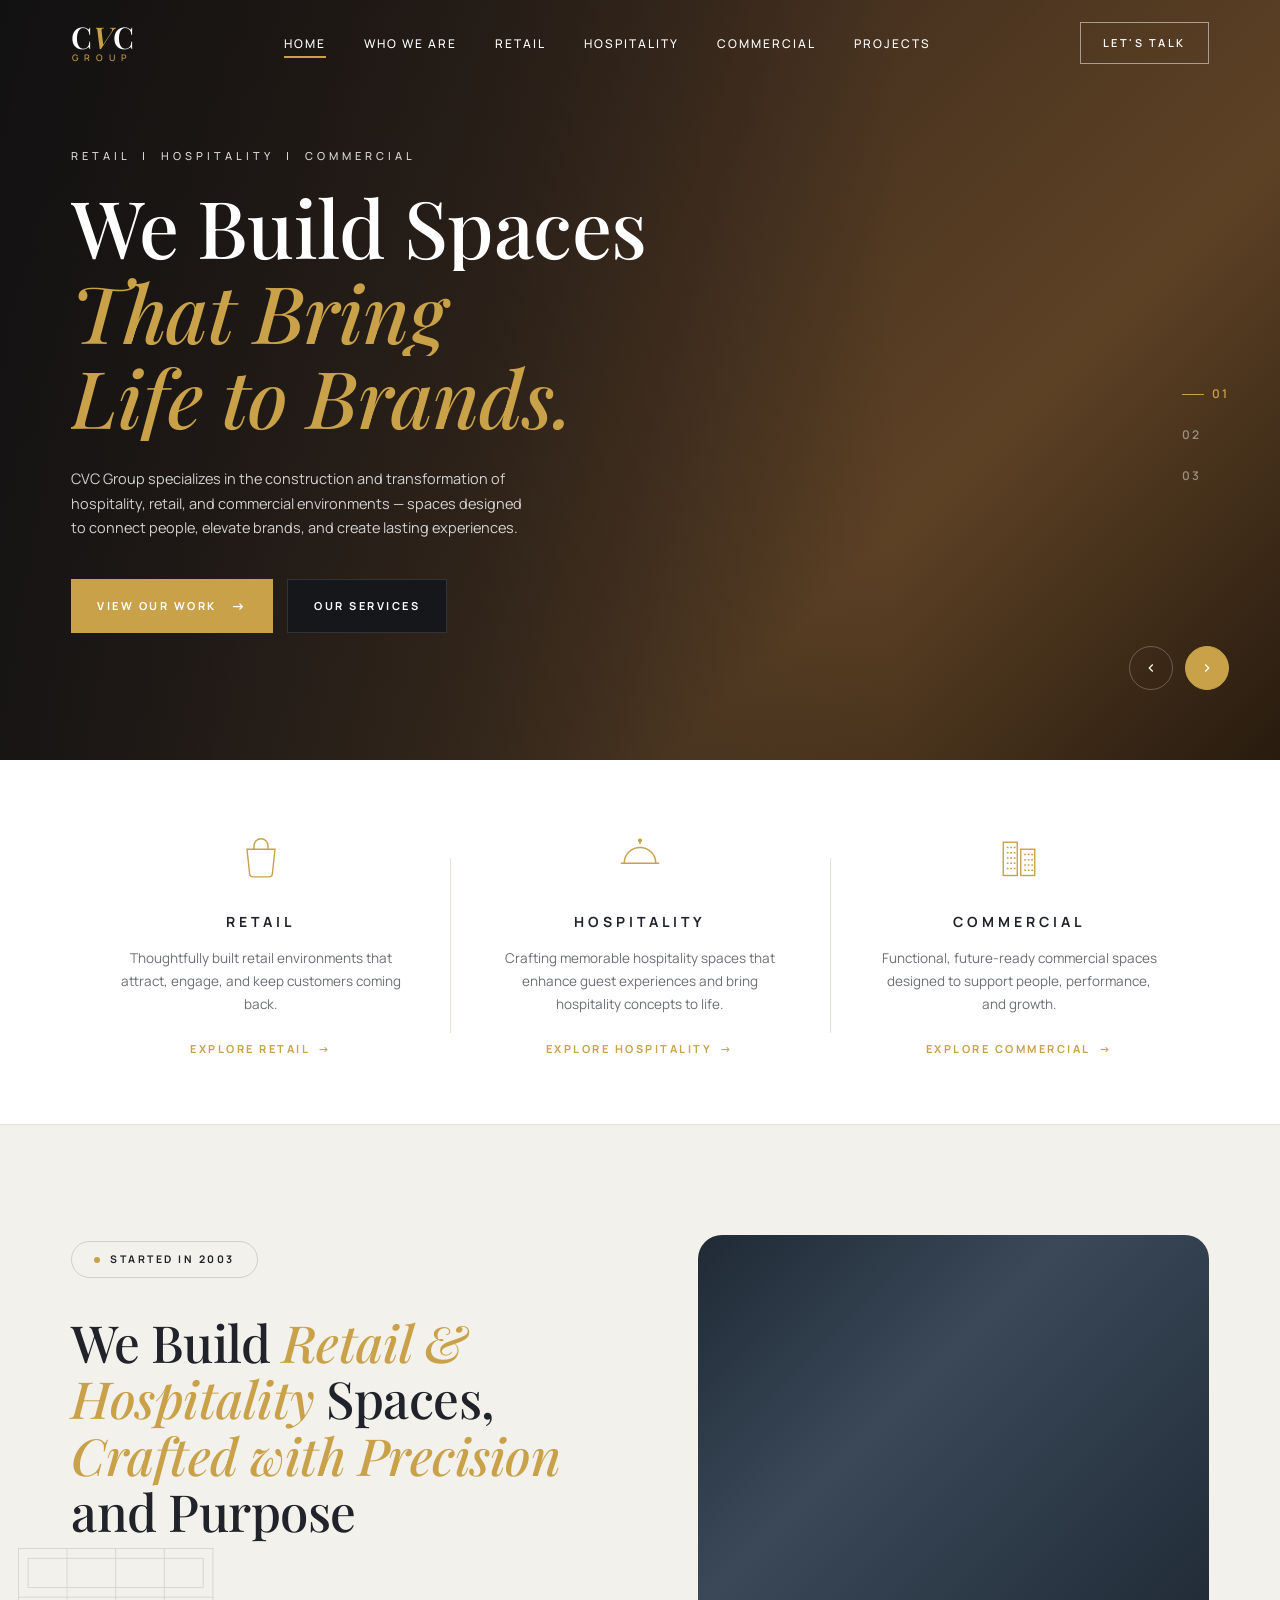
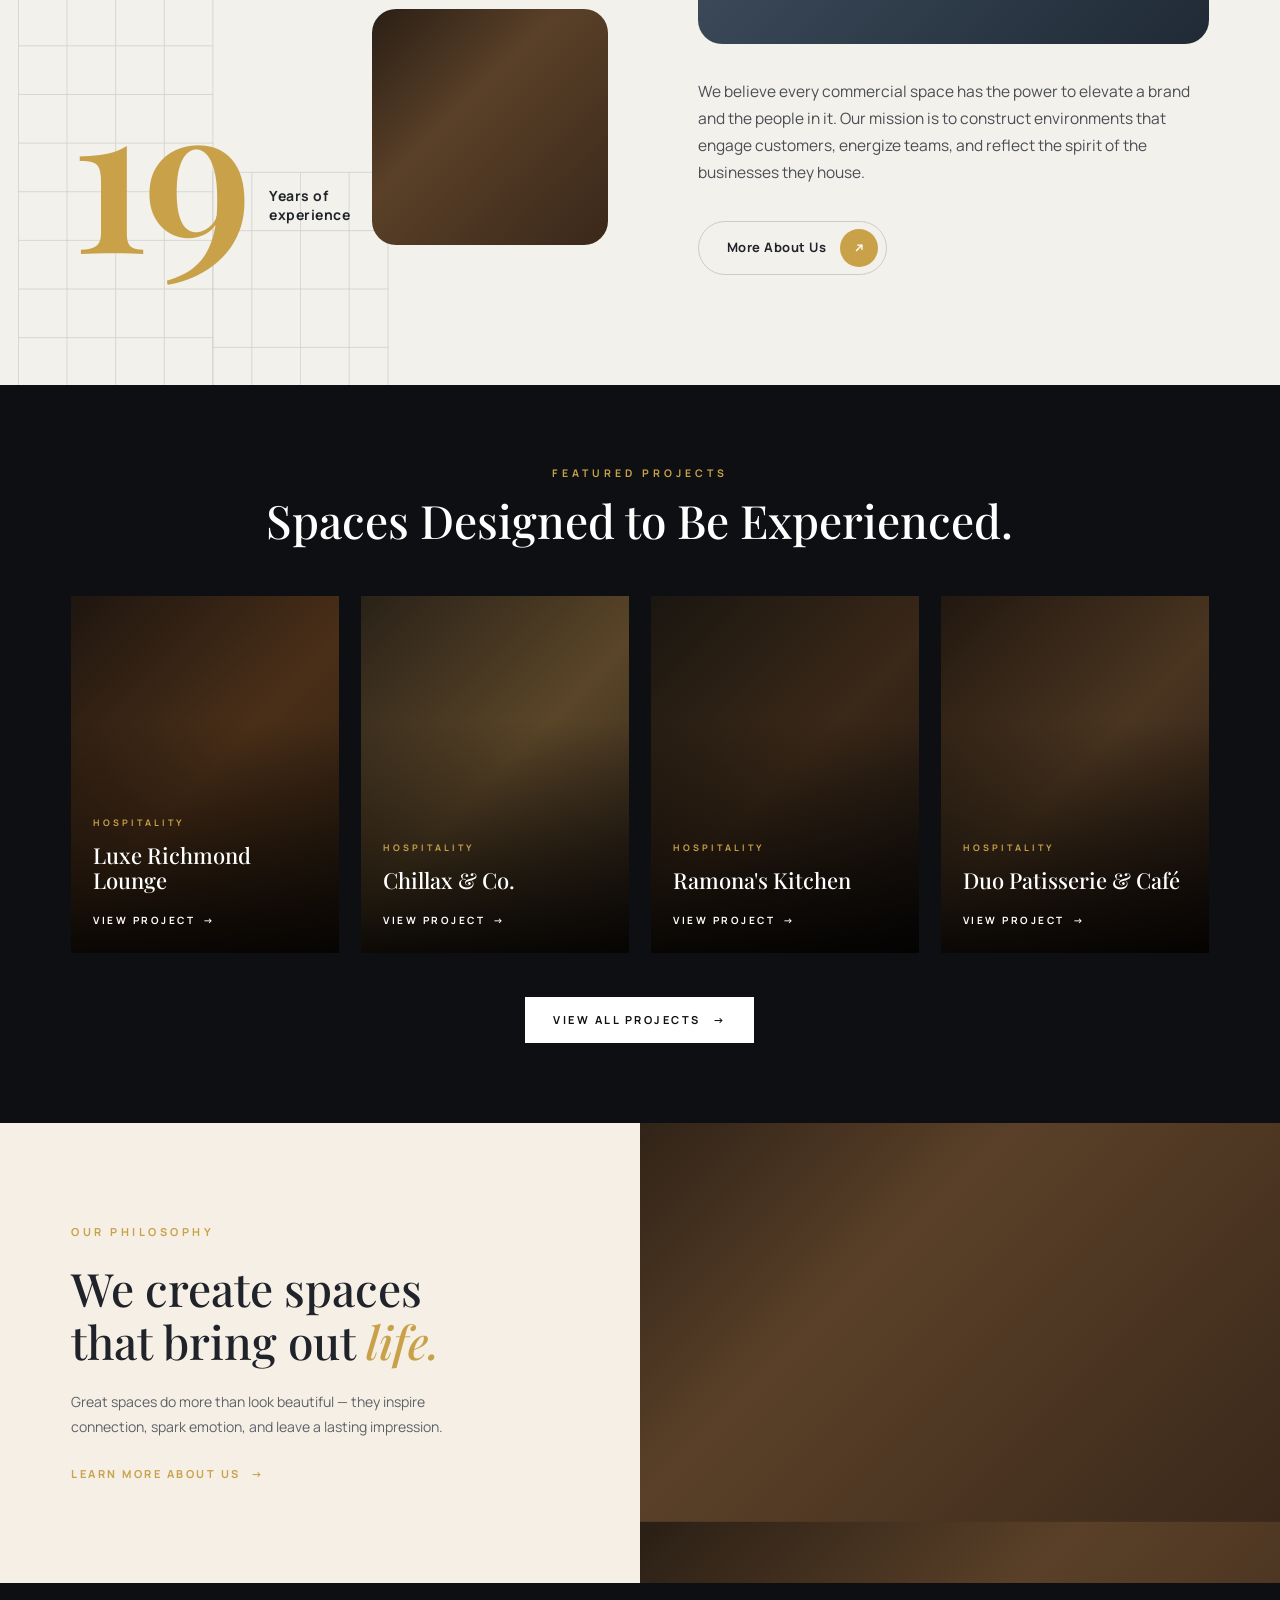
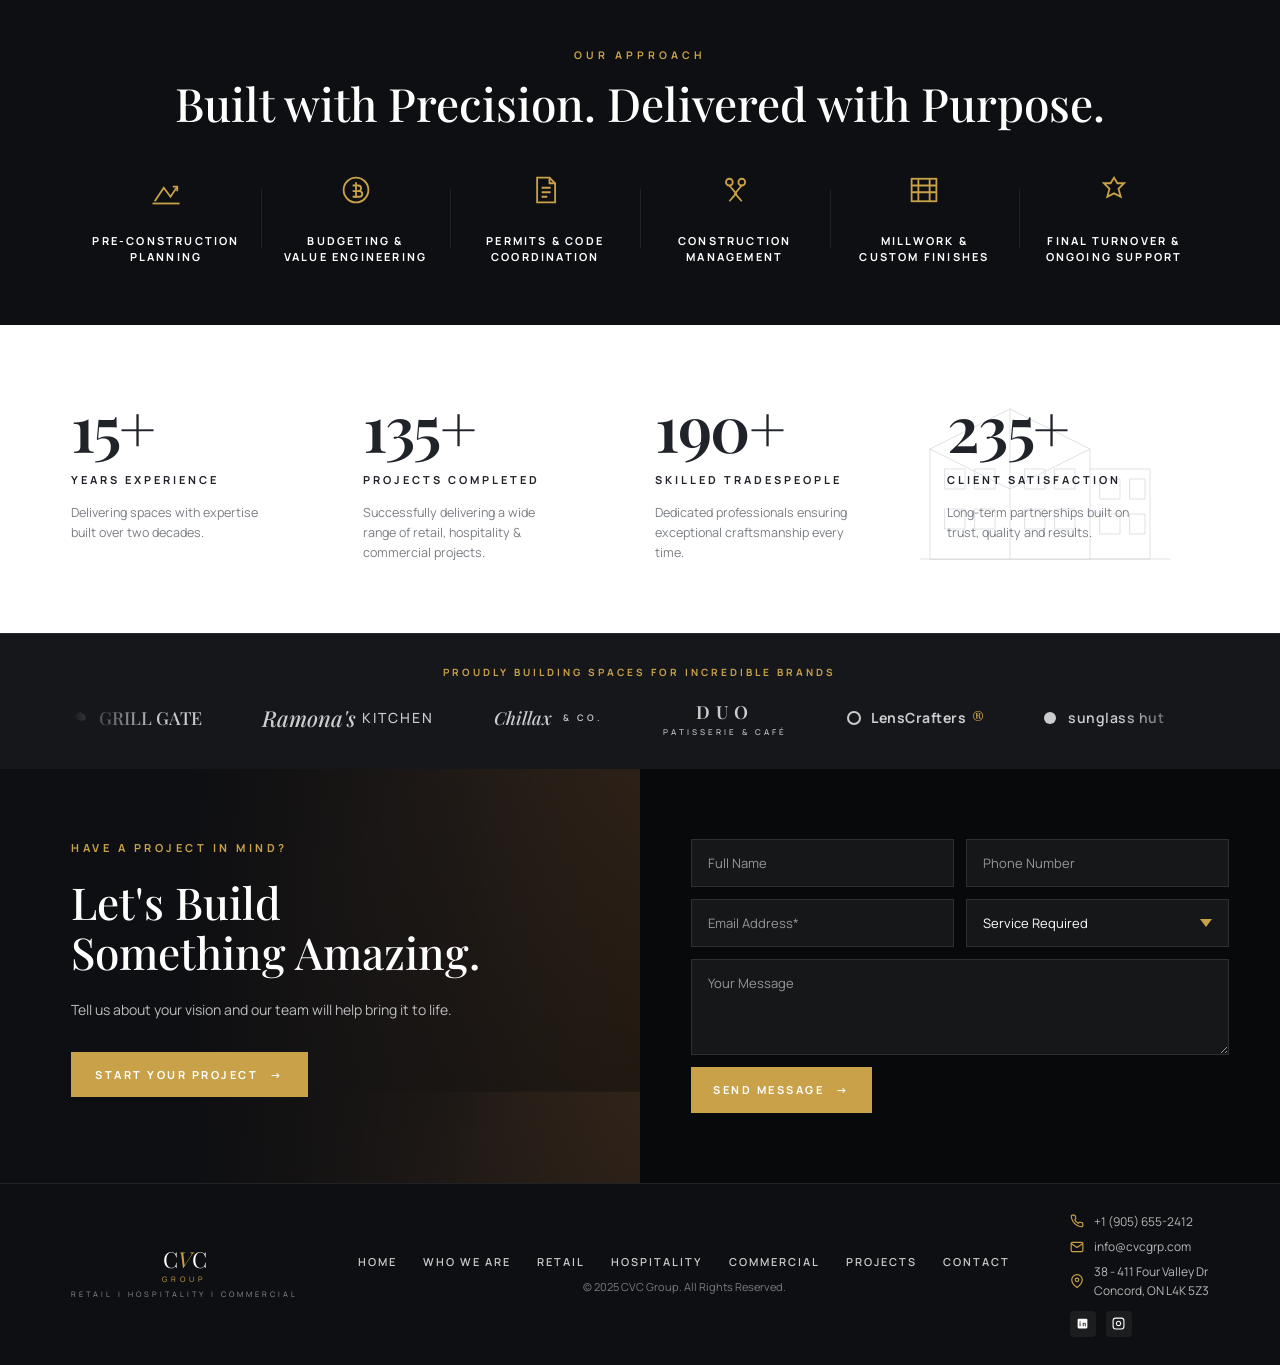
==== commit 773b63c1: "Add files via upload" ====
--- a/public/index.html
+++ b/public/index.html
@@ -31,6 +31,9 @@
 
   --container: 1240px;
   --pad: clamp(20px, 4vw, 56px);
+
+  --ease-out: cubic-bezier(.2,.8,.2,1);
+  --ease-curtain: cubic-bezier(.7,0,.2,1);
 }
 
 * { box-sizing: border-box; margin: 0; padding: 0; }
@@ -43,6 +46,7 @@
   line-height: 1.6;
   -webkit-font-smoothing: antialiased;
   -moz-osx-font-smoothing: grayscale;
+  overflow-x: hidden;
 }
 img { max-width: 100%; display: block; }
 a { color: inherit; text-decoration: none; }
@@ -50,10 +54,144 @@
 
 .container { max-width: var(--container); margin: 0 auto; padding-left: var(--pad); padding-right: var(--pad); }
 
-/* Auto-image pattern: <img class="auto-img"> hides until loaded.
-   Sibling .auto-fallback shows by default; gets hidden once image fires onload. */
 .auto-img { opacity: 0; transition: opacity .4s ease; }
 .auto-img.loaded { opacity: 1; }
+
+/* =================================================================
+   ANIMATION SYSTEM
+   ================================================================= */
+
+/* Page loader */
+.loader {
+  position: fixed; inset: 0; z-index: 9000;
+  background: var(--black);
+  display: grid; place-items: center;
+  transition: opacity .7s var(--ease-out), visibility .7s;
+}
+.loader-mark {
+  font-family: var(--serif); color: #fff;
+  font-size: 56px; letter-spacing: 1px;
+  display: flex; flex-direction: column; align-items: center;
+  position: relative;
+}
+.loader-mark .mk { display: flex; gap: 4px; line-height: 0.95; }
+.loader-mark .mk span { display: inline-block; opacity: 0; transform: translateY(40px); }
+.loader-mark .mk .v { color: var(--gold); font-style: italic; }
+.loader-mark .sub {
+  font-family: var(--sans); font-size: 10px; letter-spacing: 8px;
+  color: var(--gold); margin-top: 6px; font-weight: 500;
+  opacity: 0; transform: translateY(10px);
+  transition: opacity .5s .5s var(--ease-out), transform .5s .5s var(--ease-out);
+}
+.loader-bar {
+  position: absolute; bottom: -36px; left: 50%; transform: translateX(-50%);
+  width: 0; height: 1px; background: var(--gold);
+  transition: width 1.1s .15s var(--ease-out);
+}
+body.kick .loader-mark .mk span { opacity: 1; transform: translateY(0); transition: opacity .7s var(--ease-out), transform .9s var(--ease-out); }
+body.kick .loader-mark .mk span:nth-child(1) { transition-delay: .05s; }
+body.kick .loader-mark .mk span:nth-child(2) { transition-delay: .15s; }
+body.kick .loader-mark .mk span:nth-child(3) { transition-delay: .25s; }
+body.kick .loader-mark .sub { opacity: 1; transform: translateY(0); }
+body.kick .loader-bar { width: 220px; }
+.loader.gone { opacity: 0; visibility: hidden; }
+
+body.loading { overflow: hidden; height: 100vh; }
+
+/* Custom cursor */
+.c-dot, .c-ring {
+  position: fixed; left: 0; top: 0; pointer-events: none;
+  z-index: 8000; border-radius: 50%;
+  transform: translate(-50%, -50%);
+  mix-blend-mode: difference; opacity: 0;
+  transition: opacity .3s, width .25s, height .25s, background .25s, border-color .25s;
+}
+.c-dot { width: 5px; height: 5px; background: #fff; }
+.c-ring { width: 32px; height: 32px; border: 1px solid #fff; }
+body.cursor-on .c-dot, body.cursor-on .c-ring { opacity: 1; }
+body.cursor-grow .c-ring { width: 60px; height: 60px; background: rgba(201,161,73,.14); border-color: var(--gold); }
+body.cursor-grow .c-dot { background: var(--gold); }
+@media (hover: none), (pointer: coarse) {
+  .c-dot, .c-ring { display: none; }
+}
+
+/* Scroll reveal */
+.rv {
+  opacity: 0; transform: translateY(40px);
+  transition: opacity 1s var(--ease-out), transform 1s var(--ease-out);
+  will-change: opacity, transform;
+}
+.rv.in { opacity: 1; transform: translateY(0); }
+.rv.fade { transform: none; }
+.rv.left  { transform: translateX(-50px); }
+.rv.left.in  { transform: translateX(0); }
+.rv.right { transform: translateX(50px); }
+.rv.right.in { transform: translateX(0); }
+
+/* Stagger children */
+.stg > * {
+  opacity: 0; transform: translateY(28px);
+  transition: opacity .85s var(--ease-out), transform .85s var(--ease-out);
+}
+.stg.in > * { opacity: 1; transform: translateY(0); }
+.stg.in > *:nth-child(1) { transition-delay: 0s; }
+.stg.in > *:nth-child(2) { transition-delay: .08s; }
+.stg.in > *:nth-child(3) { transition-delay: .16s; }
+.stg.in > *:nth-child(4) { transition-delay: .24s; }
+.stg.in > *:nth-child(5) { transition-delay: .32s; }
+.stg.in > *:nth-child(6) { transition-delay: .40s; }
+.stg.in > *:nth-child(7) { transition-delay: .48s; }
+
+/* Image curtain reveal */
+.img-rv { position: relative; overflow: hidden; }
+.img-rv::after {
+  content: ""; position: absolute; inset: 0; z-index: 5;
+  background: var(--gold);
+  transform: translateY(0);
+  transition: transform 1.1s var(--ease-curtain);
+}
+.img-rv.in::after { transform: translateY(-101%); }
+.img-rv > .ph,
+.img-rv > .ph-img {
+  transform: scale(1.18);
+  transition: transform 1.6s var(--ease-out);
+}
+.img-rv.in > .ph,
+.img-rv.in > .ph-img { transform: scale(1); }
+
+/* Hero title line reveal */
+.hero-title .line { display: block; overflow: hidden; padding-bottom: 4px; }
+.hero-title .line-inner {
+  display: block; transform: translateY(110%);
+  transition: transform 1.1s var(--ease-out);
+}
+body.kick .hero-title .line-inner { transform: translateY(0); }
+body.kick .hero-title .line:nth-child(1) .line-inner { transition-delay: .55s; }
+body.kick .hero-title .line:nth-child(2) .line-inner { transition-delay: .68s; }
+body.kick .hero-title .line:nth-child(3) .line-inner { transition-delay: .81s; }
+
+.hero .eyebrow, .hero p.lede, .hero-cta, .hero-pager, .hero-arrows {
+  opacity: 0; transform: translateY(20px);
+  transition: opacity .8s var(--ease-out), transform .8s var(--ease-out);
+}
+body.kick .hero .eyebrow { opacity: 1; transform: translateY(0); transition-delay: .4s; }
+body.kick .hero p.lede   { opacity: 1; transform: translateY(0); transition-delay: 1.0s; }
+body.kick .hero-cta      { opacity: 1; transform: translateY(0); transition-delay: 1.15s; }
+body.kick .hero-pager    { opacity: 1; transform: translateY(0); transition-delay: 1.3s; }
+body.kick .hero-arrows   { opacity: 1; transform: translateY(0); transition-delay: 1.4s; }
+
+.nav { opacity: 0; transform: translateY(-12px); transition: opacity .7s var(--ease-out), transform .7s var(--ease-out); }
+body.kick .nav { opacity: 1; transform: translateY(0); transition-delay: .25s; }
+
+/* Underline link wipe */
+.under-line { position: relative; display: inline-block; }
+.under-line::after {
+  content: ""; position: absolute; left: 0; bottom: -3px;
+  width: 100%; height: 1px; background: currentColor;
+  transform: scaleX(0); transform-origin: right;
+  transition: transform .55s var(--ease-out);
+}
+.under-line:hover::after { transform: scaleX(1); transform-origin: left; }
 
 /* ============ NAV ============ */
 .nav {
@@ -87,19 +225,28 @@
   text-transform: uppercase; padding: 6px 0; position: relative;
   transition: color .25s;
 }
-.nav-links a.active::after,
-.nav-links a:hover::after {
+.nav-links a::after {
   content: ""; position: absolute; left: 0; right: 0; bottom: 0;
   height: 2px; background: var(--gold);
-}
+  transform: scaleX(0); transform-origin: right;
+  transition: transform .45s var(--ease-out);
+}
+.nav-links a.active::after { transform: scaleX(1); transform-origin: left; }
+.nav-links a:hover::after  { transform: scaleX(1); transform-origin: left; }
 .nav-links a:hover { color: var(--gold-lt); }
 .btn-talk {
   border: 1px solid rgba(255,255,255,0.5);
   color: #fff; padding: 11px 22px; font-size: 11px;
   letter-spacing: 2.5px; text-transform: uppercase; font-weight: 600;
-  transition: all .25s;
-}
-.btn-talk:hover { background: var(--gold); border-color: var(--gold); }
+  transition: all .35s var(--ease-out); position: relative; overflow: hidden;
+}
+.btn-talk::before {
+  content: ""; position: absolute; inset: 0;
+  background: var(--gold); transform: translateY(101%);
+  transition: transform .45s var(--ease-out); z-index: -1;
+}
+.btn-talk:hover { border-color: var(--gold); }
+.btn-talk:hover::before { transform: translateY(0); }
 
 /* ============ HERO ============ */
 .hero {
@@ -114,14 +261,14 @@
 .hero-slide {
   position: absolute; inset: 0;
   background-size: cover; background-position: center;
-  opacity: 0; transition: opacity .8s ease;
-}
-.hero-slide.active { opacity: 1; }
+  opacity: 0; transform: scale(1.06);
+  transition: opacity 1.2s ease, transform 8s linear;
+}
+.hero-slide.active { opacity: 1; transform: scale(1); }
 .hero-slide::after {
   content: ""; position: absolute; inset: 0;
   background: linear-gradient(90deg, rgba(14,15,18,.85) 0%, rgba(14,15,18,.55) 38%, rgba(14,15,18,.15) 70%);
 }
-/* slide images — drop into images/hero/ to populate */
 .hero-slide.s1 { background-image: url("images/hero/slide-1.jpg"); }
 .hero-slide.s2 { background-image: url("images/hero/slide-2.jpg"); }
 .hero-slide.s3 { background-image: url("images/hero/slide-3.jpg"); }
@@ -137,7 +284,7 @@
   line-height: 1.02; letter-spacing: -0.5px;
   max-width: 720px; margin-bottom: 26px;
 }
-.hero h1 .gold { color: var(--gold); font-style: italic; font-weight: 500; display: block; }
+.hero h1 .gold { color: var(--gold); font-style: italic; font-weight: 500; }
 .hero p.lede {
   max-width: 460px; color: rgba(255,255,255,0.8);
   font-size: 14.5px; line-height: 1.7; margin-bottom: 38px;
@@ -147,13 +294,25 @@
   display: inline-flex; align-items: center; gap: 14px;
   padding: 16px 26px; font-size: 11px; letter-spacing: 2.5px;
   text-transform: uppercase; font-weight: 700;
-  transition: all .25s;
-}
+  transition: all .35s var(--ease-out); position: relative; overflow: hidden;
+}
+.btn .arr { font-size: 14px; transition: transform .3s var(--ease-out); }
+.btn:hover .arr { transform: translateX(6px); }
 .btn-gold { background: var(--gold); color: #fff; }
-.btn-gold:hover { background: var(--gold-dk); }
+.btn-gold::before {
+  content: ""; position: absolute; inset: 0;
+  background: var(--gold-dk); transform: translateY(101%);
+  transition: transform .4s var(--ease-out); z-index: -1;
+}
+.btn-gold:hover::before { transform: translateY(0); }
 .btn-dark { background: var(--black-2); color: #fff; border: 1px solid rgba(255,255,255,0.12); }
-.btn-dark:hover { background: #000; }
-.btn .arr { font-size: 14px; }
+.btn-dark::before {
+  content: ""; position: absolute; inset: 0;
+  background: var(--gold); transform: translateY(101%);
+  transition: transform .4s var(--ease-out); z-index: -1;
+}
+.btn-dark:hover { border-color: var(--gold); }
+.btn-dark:hover::before { transform: translateY(0); }
 
 .hero-pager {
   position: absolute; right: var(--pad); top: 50%;
@@ -162,12 +321,14 @@
   font-size: 12px; letter-spacing: 2px; color: rgba(255,255,255,0.45);
   font-weight: 600;
 }
-.hero-pager .num { padding: 4px 0; cursor: pointer; transition: color .2s; }
+.hero-pager .num { padding: 4px 0; cursor: pointer; transition: color .35s var(--ease-out); position: relative; }
+.hero-pager .num::before {
+  content: ""; display: inline-block; width: 0; height: 1px;
+  background: var(--gold); vertical-align: middle; margin-right: 0;
+  transition: width .5s var(--ease-out), margin .5s var(--ease-out);
+}
 .hero-pager .num.active { color: var(--gold); }
-.hero-pager .num.active::before {
-  content: ""; display: inline-block; width: 22px; height: 1px;
-  background: var(--gold); vertical-align: middle; margin-right: 8px;
-}
+.hero-pager .num.active::before { width: 22px; margin-right: 8px; }
 .hero-arrows {
   position: absolute; right: var(--pad); bottom: 70px; z-index: 3;
   display: flex; gap: 12px;
@@ -176,9 +337,9 @@
   width: 44px; height: 44px; border-radius: 50%;
   display: grid; place-items: center;
   border: 1px solid rgba(255,255,255,0.25);
-  color: #fff; transition: all .2s;
-}
-.hero-arrows button:hover { background: rgba(255,255,255,0.08); }
+  color: #fff; transition: all .3s var(--ease-out);
+}
+.hero-arrows button:hover { background: rgba(255,255,255,0.08); transform: scale(1.08); }
 .hero-arrows .next { background: var(--gold); border-color: var(--gold); }
 .hero-arrows .next:hover { background: var(--gold-dk); border-color: var(--gold-dk); }
 
@@ -203,7 +364,9 @@
 .pillar .icon {
   width: 56px; height: 56px; margin: 0 auto 18px;
   color: var(--gold);
-}
+  transition: transform .5s var(--ease-out);
+}
+.pillar:hover .icon { transform: translateY(-6px) rotate(-3deg); }
 .pillar h3 {
   font-family: var(--sans); font-weight: 700; font-size: 14px;
   letter-spacing: 4px; text-transform: uppercase; margin-bottom: 14px;
@@ -217,16 +380,21 @@
   color: var(--gold); font-size: 11px; letter-spacing: 2.5px;
   text-transform: uppercase; font-weight: 700;
   display: inline-flex; align-items: center; gap: 8px;
-  transition: gap .2s;
-}
+  transition: gap .3s var(--ease-out);
+}
+.pillar a.explore span { transition: transform .3s var(--ease-out); }
 .pillar a.explore:hover { gap: 14px; }
+.pillar a.explore:hover span { transform: translateX(4px); }
 
 /* ============ FEATURED PROJECTS ============ */
 .projects {
   background: var(--black);
   color: #fff;
   padding: 80px 0 80px;
-}
+  position: relative;
+  overflow: hidden;
+}
+.projects > .container { position: relative; z-index: 2; }
 .section-eyebrow {
   text-align: center; font-size: 10.5px; letter-spacing: 4px;
   color: var(--gold); text-transform: uppercase; font-weight: 700;
@@ -247,29 +415,38 @@
 }
 .project-card .ph {
   position: absolute; inset: 0;
-  transition: transform .6s ease;
-}
-.project-card .ph.fallback {
-  /* gradient placeholder, layered behind image */
+  transition: transform .8s var(--ease-out);
 }
 .project-card img.ph-img {
   position: absolute; inset: 0;
   width: 100%; height: 100%; object-fit: cover;
-  transition: transform .6s ease, opacity .4s ease;
+  transition: transform .8s var(--ease-out), opacity .4s ease;
   opacity: 0;
 }
 .project-card img.ph-img.loaded { opacity: 1; }
 .project-card:hover .ph,
-.project-card:hover img.ph-img { transform: scale(1.05); }
+.project-card:hover img.ph-img { transform: scale(1.08); }
 .project-card::before {
   content: ""; position: absolute; inset: 0;
   background: linear-gradient(180deg, rgba(0,0,0,0) 35%, rgba(0,0,0,0.85) 100%);
-  z-index: 2;
+  z-index: 2; transition: background .4s ease;
+}
+.project-card:hover::before {
+  background: linear-gradient(180deg, rgba(14,15,18,0) 0%, rgba(14,15,18,0.9) 100%);
 }
 .project-card .body {
   position: absolute; left: 0; right: 0; bottom: 0; z-index: 3;
   padding: 22px;
-}
+  transform: translateY(0);
+  transition: transform .5s var(--ease-out);
+}
+.project-card:hover .body { transform: translateY(-6px); }
+.project-card .gold-line {
+  position: absolute; bottom: 0; left: 0; height: 2px;
+  background: var(--gold); width: 0; z-index: 4;
+  transition: width .55s var(--ease-out);
+}
+.project-card:hover .gold-line { width: 100%; }
 .project-card .tag {
   font-size: 9px; letter-spacing: 3px; color: var(--gold);
   text-transform: uppercase; font-weight: 700; margin-bottom: 12px;
@@ -283,6 +460,8 @@
   font-weight: 700; color: #fff;
   display: inline-flex; align-items: center; gap: 8px;
 }
+.project-card .view span { transition: transform .3s var(--ease-out); }
+.project-card:hover .view span { transform: translateX(6px); color: var(--gold); }
 .projects-cta {
   display: flex; justify-content: center; margin-top: 44px;
 }
@@ -291,9 +470,18 @@
   padding: 14px 28px; font-size: 11px; letter-spacing: 2.5px;
   text-transform: uppercase; font-weight: 700;
   display: inline-flex; align-items: center; gap: 12px;
-  transition: all .25s;
-}
-.btn-pill:hover { background: var(--gold); color: #fff; }
+  transition: all .35s var(--ease-out); position: relative; overflow: hidden;
+}
+.btn-pill::before {
+  content: ""; position: absolute; inset: 0;
+  background: var(--gold); transform: translateY(101%);
+  transition: transform .4s var(--ease-out); z-index: 0;
+}
+.btn-pill:hover { color: #fff; }
+.btn-pill:hover::before { transform: translateY(0); }
+.btn-pill > * { position: relative; z-index: 1; }
+.btn-pill span { transition: transform .3s var(--ease-out); }
+.btn-pill:hover span { transform: translateX(6px); }
 
 .p1 { background: linear-gradient(135deg, #1f1610 0%, #4a2f18 50%, #2a1c10 100%); }
 .p2 { background: linear-gradient(135deg, #2a2218 0%, #5a4528 50%, #2a2018 100%); }
@@ -310,7 +498,9 @@
 .philosophy .text {
   padding: 90px var(--pad) 90px max(var(--pad), calc((100vw - var(--container))/2 + var(--pad)));
   display: flex; flex-direction: column; justify-content: center;
-}
+  position: relative; overflow: hidden;
+}
+.philosophy .text > * { position: relative; z-index: 2; }
 .philosophy .text .eb {
   font-size: 11px; letter-spacing: 3.5px; color: var(--gold);
   text-transform: uppercase; font-weight: 700; margin-bottom: 22px;
@@ -332,6 +522,8 @@
   display: inline-flex; align-items: center; gap: 10px;
   align-self: flex-start;
 }
+.philosophy a.learn span { transition: transform .3s var(--ease-out); }
+.philosophy a.learn:hover span { transform: translateX(6px); }
 .philosophy .img {
   position: relative;
   background:
@@ -348,7 +540,10 @@
   background: var(--black);
   color: #fff;
   padding: 64px 0 60px;
-}
+  position: relative;
+  overflow: hidden;
+}
+.approach > .container { position: relative; z-index: 2; }
 .approach .section-title { color: #fff; margin-bottom: 44px; }
 .approach .section-eyebrow { color: var(--gold); }
 .steps {
@@ -358,7 +553,9 @@
 .step {
   text-align: center; padding: 0 14px;
   position: relative;
-}
+  transition: transform .4s var(--ease-out);
+}
+.step:hover { transform: translateY(-4px); }
 .step + .step::before {
   content: ""; position: absolute; left: 0; top: 18%; bottom: 18%;
   width: 1px; background: rgba(255,255,255,0.08);
@@ -366,7 +563,9 @@
 .step .icon {
   width: 36px; height: 36px; margin: 0 auto 18px;
   color: var(--gold);
-}
+  transition: transform .5s var(--ease-out);
+}
+.step:hover .icon { transform: scale(1.18); }
 .step h5 {
   font-family: var(--sans); font-weight: 700;
   font-size: 11px; letter-spacing: 2.2px;
@@ -379,6 +578,7 @@
   padding: 70px 0 70px;
   position: relative; overflow: hidden;
 }
+.stats > .container { position: relative; z-index: 2; }
 .stats-grid {
   display: grid; grid-template-columns: repeat(4, 1fr);
   gap: 30px;
@@ -389,6 +589,7 @@
   font-size: clamp(40px, 5vw, 64px); line-height: 1;
   color: var(--ink); letter-spacing: -1.5px;
   margin-bottom: 12px;
+  font-variant-numeric: tabular-nums;
 }
 .stat .label {
   font-size: 11px; letter-spacing: 3px; font-weight: 700;
@@ -403,30 +604,46 @@
   position: absolute; right: 4%; top: 50%;
   transform: translateY(-50%);
   width: 320px; opacity: 0.18; pointer-events: none;
-  z-index: 1;
-}
-
-/* ============ BRANDS ============ */
+  z-index: 0;
+}
+
+/* ============ BRANDS — MARQUEE ============ */
 .brands {
   background: var(--black-2);
   padding: 30px 0;
   border-top: 1px solid var(--line-dk);
+  overflow: hidden;
 }
 .brands-eb {
   text-align: center; font-size: 10px; letter-spacing: 3px;
   color: var(--gold); text-transform: uppercase; font-weight: 700;
   margin-bottom: 18px;
 }
+.brands-track {
+  overflow: hidden;
+  mask-image: linear-gradient(90deg, transparent, #000 8%, #000 92%, transparent);
+  -webkit-mask-image: linear-gradient(90deg, transparent, #000 8%, #000 92%, transparent);
+}
 .brand-row {
-  display: flex; align-items: center; justify-content: space-between;
-  flex-wrap: wrap; gap: 30px;
+  display: flex; align-items: center; gap: 60px;
+  flex-wrap: nowrap;
+  width: max-content;
   color: rgba(255,255,255,0.78);
   font-family: var(--serif); font-size: 18px; font-weight: 500;
+  animation: marquee 35s linear infinite;
+}
+.brands-track:hover .brand-row { animation-play-state: paused; }
+@keyframes marquee {
+  from { transform: translateX(0); }
+  to   { transform: translateX(-50%); }
 }
 .brand {
   display: inline-flex; align-items: center; gap: 6px;
   white-space: nowrap; position: relative;
-}
+  flex-shrink: 0;
+  transition: opacity .3s, transform .3s;
+}
+.brand:hover { transform: scale(1.05); color: #fff; }
 .brand img.brand-img {
   max-height: 32px; width: auto; opacity: 0;
   transition: opacity .3s;
@@ -471,9 +688,18 @@
   padding: 14px 24px; font-size: 11px; letter-spacing: 2.5px;
   text-transform: uppercase; font-weight: 700;
   display: inline-flex; align-items: center; gap: 12px;
-  transition: background .25s; align-self: flex-start;
-}
-.btn-start:hover { background: var(--gold-dk); }
+  transition: all .35s var(--ease-out); align-self: flex-start;
+  position: relative; overflow: hidden;
+}
+.btn-start::before {
+  content: ""; position: absolute; inset: 0;
+  background: var(--gold-dk); transform: translateY(101%);
+  transition: transform .4s var(--ease-out); z-index: 0;
+}
+.btn-start > * { position: relative; z-index: 1; }
+.btn-start span { transition: transform .3s var(--ease-out); }
+.btn-start:hover::before { transform: translateY(0); }
+.btn-start:hover span { transform: translateX(6px); }
 
 .cta .form-wrap {
   padding: 70px var(--pad) 70px var(--pad);
@@ -489,10 +715,11 @@
   background: rgba(255,255,255,0.06);
   border: 1px solid rgba(255,255,255,0.1);
   color: #fff; font-family: var(--sans); font-size: 13px;
-  outline: none; transition: border-color .2s, background .2s;
+  outline: none; transition: border-color .3s var(--ease-out), background .3s, transform .3s;
 }
 .cta-form input:focus, .cta-form select:focus, .cta-form textarea:focus {
   border-color: var(--gold); background: rgba(255,255,255,0.09);
+  transform: translateY(-1px);
 }
 .cta-form input::placeholder, .cta-form textarea::placeholder { color: rgba(255,255,255,0.55); }
 .cta-form select { appearance: none; background-image: url("data:image/svg+xml;utf8,<svg xmlns='http://www.w3.org/2000/svg' width='12' height='8' viewBox='0 0 12 8'><path fill='%23c9a149' d='M6 8L0 0h12z'/></svg>"); background-repeat: no-repeat; background-position: right 16px center; }
@@ -505,9 +732,17 @@
   text-transform: uppercase; font-weight: 700;
   display: inline-flex; align-items: center; justify-content: center; gap: 12px;
   justify-self: start;
-  transition: background .25s;
-}
-.cta-form .send:hover { background: var(--gold-dk); }
+  transition: all .35s var(--ease-out); position: relative; overflow: hidden;
+}
+.cta-form .send::before {
+  content: ""; position: absolute; inset: 0;
+  background: var(--gold-dk); transform: translateY(101%);
+  transition: transform .4s var(--ease-out); z-index: 0;
+}
+.cta-form .send > * { position: relative; z-index: 1; }
+.cta-form .send span { transition: transform .3s var(--ease-out); }
+.cta-form .send:hover::before { transform: translateY(0); }
+.cta-form .send:hover span { transform: translateX(6px); }
 
 /* ============ FOOTER ============ */
 .footer {
@@ -537,6 +772,7 @@
 .foot-nav a {
   font-size: 11px; letter-spacing: 2px; color: rgba(255,255,255,0.78);
   text-transform: uppercase; font-weight: 600;
+  transition: color .25s;
 }
 .foot-nav a:hover { color: var(--gold); }
 .copyright { text-align: center; font-size: 11px; color: rgba(255,255,255,0.45); }
@@ -552,13 +788,202 @@
   width: 26px; height: 26px; border-radius: 4px;
   display: grid; place-items: center;
   background: rgba(255,255,255,0.06); color: #fff;
-  transition: background .2s;
-}
-.socials a:hover { background: var(--gold); }
+  transition: all .3s var(--ease-out);
+}
+.socials a:hover { background: var(--gold); transform: translateY(-3px); }
+
+/* Scroll to top */
+.to-top {
+  position: fixed; right: 24px; bottom: 24px; z-index: 50;
+  width: 44px; height: 44px; border-radius: 50%;
+  background: var(--gold); color: #fff;
+  display: grid; place-items: center;
+  opacity: 0; transform: translateY(20px); pointer-events: none;
+  transition: all .4s var(--ease-out);
+  box-shadow: 0 10px 28px -8px rgba(0,0,0,.4);
+}
+.to-top.show { opacity: 1; transform: translateY(0); pointer-events: auto; }
+.to-top:hover { background: var(--gold-dk); transform: translateY(-3px); }
+
+/* ============ ABOUT INTRO ============ */
+.about-intro {
+  background: #f3f1ec;
+  padding: 110px 0 110px;
+  position: relative;
+  overflow: hidden;
+}
+.about-intro > .container { position: relative; z-index: 2; }
+.about-intro .bg-sketch {
+  position: absolute;
+  left: -40px; bottom: -60px;
+  width: clamp(320px, 38vw, 560px); height: auto;
+  opacity: 0.16;
+  z-index: 1;
+  pointer-events: none;
+  color: var(--ink);
+}
+.about-grid {
+  display: grid;
+  grid-template-columns: 1.05fr 1fr;
+  gap: 90px;
+  align-items: start;
+}
+.about-left {
+  padding-top: 6px;
+}
+.pill-tag {
+  display: inline-flex; align-items: center; gap: 10px;
+  padding: 9px 22px;
+  border: 1px solid rgba(28,36,42,0.16);
+  border-radius: 100px;
+  font-size: 10.5px;
+  letter-spacing: 2.5px;
+  text-transform: uppercase;
+  font-weight: 700;
+  color: var(--ink);
+  margin-bottom: 36px;
+  background: transparent;
+}
+.pill-tag .dot {
+  width: 6px; height: 6px; border-radius: 50%;
+  background: var(--gold);
+}
+.about-heading {
+  font-family: var(--serif);
+  font-size: clamp(34px, 4vw, 54px);
+  font-weight: 500;
+  line-height: 1.1;
+  letter-spacing: -0.5px;
+  color: var(--ink);
+  margin-bottom: 70px;
+  max-width: 600px;
+}
+.about-heading .gold-it {
+  color: var(--gold);
+  font-style: italic;
+}
+.exp-row {
+  display: grid;
+  grid-template-columns: auto auto 1fr;
+  align-items: end;
+  gap: 22px;
+}
+.big-num {
+  font-family: var(--serif);
+  font-size: clamp(140px, 16vw, 220px);
+  font-weight: 600;
+  color: var(--gold);
+  line-height: 0.82;
+  letter-spacing: -6px;
+  font-variant-numeric: tabular-nums;
+}
+.exp-label {
+  display: flex; flex-direction: column;
+  font-size: 14px;
+  font-weight: 700;
+  letter-spacing: 0.5px;
+  color: var(--ink);
+  margin-bottom: 28px;
+  line-height: 1.35;
+}
+.exp-photo {
+  width: 100%;
+  max-width: 290px;
+  aspect-ratio: 1;
+  border-radius: 24px;
+  overflow: hidden;
+  position: relative;
+  margin-left: auto;
+  margin-bottom: 8px;
+}
+.exp-photo .ph-fallback {
+  position: absolute; inset: 0;
+  background: linear-gradient(135deg, #2a1f15 0%, #5a4028 40%, #3a281a 100%);
+}
+.exp-photo .exp-img {
+  position: absolute; inset: 0;
+  width: 100%; height: 100%; object-fit: cover;
+  opacity: 0;
+  transition: opacity .5s ease, transform .8s var(--ease-out);
+}
+.exp-photo .exp-img.loaded { opacity: 1; }
+.exp-photo:hover .exp-img.loaded { transform: scale(1.04); }
+
+.about-right {
+  display: flex; flex-direction: column;
+  gap: 34px;
+}
+.big-photo {
+  width: 100%;
+  aspect-ratio: 5/4;
+  border-radius: 24px;
+  overflow: hidden;
+  position: relative;
+}
+.big-photo .ph-fallback {
+  position: absolute; inset: 0;
+  background: linear-gradient(135deg, #1f2a35 0%, #3a4858 40%, #1f2a35 100%);
+}
+.big-photo .big-img {
+  position: absolute; inset: 0;
+  width: 100%; height: 100%; object-fit: cover;
+  opacity: 0;
+  transition: opacity .5s ease, transform 1s var(--ease-out);
+}
+.big-photo .big-img.loaded { opacity: 1; }
+.big-photo:hover .big-img.loaded { transform: scale(1.03); }
+
+.about-body {
+  font-size: 15.5px;
+  line-height: 1.75;
+  color: #4a4d52;
+  max-width: 540px;
+}
+.btn-more {
+  display: inline-flex; align-items: center; gap: 14px;
+  padding: 7px 8px 7px 28px;
+  border: 1px solid rgba(28,36,42,0.18);
+  border-radius: 100px;
+  font-size: 13px;
+  font-weight: 700;
+  letter-spacing: 0.5px;
+  color: var(--ink);
+  background: transparent;
+  transition: all .35s var(--ease-out);
+  align-self: flex-start;
+}
+.btn-more:hover {
+  border-color: var(--gold);
+  background: rgba(201, 161, 73, 0.06);
+}
+.btn-more .arrow-circle {
+  width: 38px; height: 38px;
+  border-radius: 50%;
+  background: var(--gold);
+  display: grid; place-items: center;
+  color: #fff;
+  transition: transform .4s var(--ease-out), background .35s var(--ease-out);
+}
+.btn-more:hover .arrow-circle {
+  transform: rotate(45deg);
+  background: var(--gold-dk);
+}
 
 /* ============ RESPONSIVE ============ */
 @media (max-width: 980px) {
   .nav-links { display: none; }
+  .about-intro { padding: 70px 0; }
+  .about-grid { grid-template-columns: 1fr; gap: 50px; }
+  .about-heading { margin-bottom: 40px; }
+  .exp-row {
+    grid-template-columns: auto 1fr;
+    grid-template-rows: auto auto;
+    gap: 16px 22px;
+  }
+  .big-num { grid-row: 1; grid-column: 1; font-size: clamp(110px, 28vw, 180px); }
+  .exp-label { grid-row: 1; grid-column: 2; align-self: end; margin-bottom: 16px; }
+  .exp-photo { grid-row: 2; grid-column: 1/-1; max-width: 100%; margin-left: 0; aspect-ratio: 4/3; }
+  .about-intro .bg-sketch { width: 320px; opacity: 0.10; }
   .pillars-grid { grid-template-columns: 1fr; gap: 40px; }
   .pillar + .pillar::before { display: none; }
   .pillar { padding: 24px 0; border-top: 1px solid var(--line); }
@@ -577,19 +1002,48 @@
   .cta-form { grid-template-columns: 1fr; }
   .foot-grid { grid-template-columns: 1fr; gap: 24px; text-align: center; }
   .foot-info { align-items: center; }
-  .brand-row { justify-content: center; }
 }
 @media (max-width: 560px) {
   .projects-grid { grid-template-columns: 1fr; }
   .stats-grid { grid-template-columns: 1fr; }
   .hero h1 { font-size: 44px; }
   .hero-pager, .hero-arrows { display: none; }
+  .brand-row { animation-duration: 25s; gap: 36px; }
+  .about-intro { padding: 50px 0; }
+  .about-heading { font-size: 32px; margin-bottom: 30px; }
+}
+
+/* Reduced motion */
+@media (prefers-reduced-motion: reduce) {
+  *, *::before, *::after {
+    animation-duration: .01ms !important;
+    animation-iteration-count: 1 !important;
+    transition-duration: .01ms !important;
+    scroll-behavior: auto !important;
+  }
+  .rv, .stg > *, .img-rv > *, .hero-title .line-inner { opacity: 1 !important; transform: none !important; }
+  .img-rv::after { display: none; }
+  .brand-row { animation: none; }
+  .c-dot, .c-ring { display: none; }
 }
 </style>
 </head>
-<body>
-
-<!-- ============ NAV ============ -->
+<body class="loading">
+
+<!-- LOADER -->
+<div class="loader" id="loader">
+  <div class="loader-mark">
+    <div class="mk"><span>C</span><span class="v">V</span><span>C</span></div>
+    <div class="sub">GROUP</div>
+    <div class="loader-bar"></div>
+  </div>
+</div>
+
+<!-- Custom cursor -->
+<div class="c-dot"></div>
+<div class="c-ring"></div>
+
+<!-- NAV -->
 <header class="nav">
   <div class="container nav-inner">
     <a href="#" class="logo" id="navLogo" aria-label="CVC Group">
@@ -613,7 +1067,7 @@
   </div>
 </header>
 
-<!-- ============ HERO ============ -->
+<!-- HERO -->
 <section class="hero">
   <div class="hero-slides">
     <div class="hero-slide s1 active"></div>
@@ -622,10 +1076,10 @@
   </div>
   <div class="container hero-inner">
     <div class="eyebrow">RETAIL &nbsp;|&nbsp; HOSPITALITY &nbsp;|&nbsp; COMMERCIAL</div>
-    <h1>
-      We Build Spaces
-      <span class="gold">That Bring</span>
-      <span class="gold">Life to Brands.</span>
+    <h1 class="hero-title">
+      <span class="line"><span class="line-inner">We Build Spaces</span></span>
+      <span class="line"><span class="line-inner gold">That Bring</span></span>
+      <span class="line"><span class="line-inner gold">Life to Brands.</span></span>
     </h1>
     <p class="lede">CVC Group specializes in the construction and transformation of hospitality, retail, and commercial environments — spaces designed to connect people, elevate brands, and create lasting experiences.</p>
     <div class="hero-cta">
@@ -649,9 +1103,9 @@
   </div>
 </section>
 
-<!-- ============ PILLARS ============ -->
+<!-- PILLARS -->
 <section class="pillars">
-  <div class="container pillars-grid">
+  <div class="container pillars-grid stg">
     <div class="pillar">
       <svg class="icon" viewBox="0 0 64 64" fill="none" stroke="currentColor" stroke-width="1.6">
         <path d="M16 22h32l-3 28a4 4 0 0 1-4 3.6H23a4 4 0 0 1-4-3.6L16 22z"/>
@@ -686,72 +1140,148 @@
   </div>
 </section>
 
-<!-- ============ FEATURED PROJECTS ============ -->
+<!-- ABOUT INTRO -->
+<section class="about-intro" id="about">
+  <svg class="bg-sketch" viewBox="0 0 500 600" fill="none" stroke="currentColor" stroke-width="0.8" stroke-linecap="round" aria-hidden="true">
+    <!-- main tall building -->
+    <rect x="60" y="90" width="200" height="490"/>
+    <line x1="60" y1="140" x2="260" y2="140"/>
+    <line x1="60" y1="190" x2="260" y2="190"/>
+    <line x1="60" y1="240" x2="260" y2="240"/>
+    <line x1="60" y1="290" x2="260" y2="290"/>
+    <line x1="60" y1="340" x2="260" y2="340"/>
+    <line x1="60" y1="390" x2="260" y2="390"/>
+    <line x1="60" y1="440" x2="260" y2="440"/>
+    <line x1="60" y1="490" x2="260" y2="490"/>
+    <line x1="60" y1="540" x2="260" y2="540"/>
+    <line x1="110" y1="90" x2="110" y2="580"/>
+    <line x1="160" y1="90" x2="160" y2="580"/>
+    <line x1="210" y1="90" x2="210" y2="580"/>
+    <rect x="70" y="100" width="180" height="30"/>
+    <!-- secondary lower building -->
+    <rect x="260" y="320" width="180" height="260"/>
+    <line x1="260" y1="380" x2="440" y2="380"/>
+    <line x1="260" y1="440" x2="440" y2="440"/>
+    <line x1="260" y1="500" x2="440" y2="500"/>
+    <line x1="300" y1="320" x2="300" y2="580"/>
+    <line x1="350" y1="320" x2="350" y2="580"/>
+    <line x1="400" y1="320" x2="400" y2="580"/>
+    <!-- entry detail -->
+    <rect x="150" y="540" width="30" height="40"/>
+    <!-- ground -->
+    <line x1="20" y1="580" x2="480" y2="580"/>
+  </svg>
+  <div class="container about-grid">
+    <div class="about-left stg">
+      <div class="pill-tag">
+        <span class="dot"></span>
+        Started In 2003
+      </div>
+      <h2 class="about-heading">
+        We Build <span class="gold-it">Retail &amp; Hospitality</span> Spaces, <span class="gold-it">Crafted with Precision</span> and Purpose
+      </h2>
+      <div class="exp-row">
+        <div class="big-num" data-target="22" data-suffix="">0</div>
+        <div class="exp-label">
+          <span>Years of</span>
+          <span>experience</span>
+        </div>
+        <div class="exp-photo">
+          <div class="ph-fallback"></div>
+          <img class="exp-img" src="images/about/photo-1.jpg" alt="" onload="this.classList.add('loaded')" onerror="this.remove()" />
+        </div>
+      </div>
+    </div>
+    <div class="about-right stg">
+      <div class="big-photo img-rv">
+        <div class="ph-fallback"></div>
+        <img class="big-img" src="images/about/photo-2.jpg" alt="" onload="this.classList.add('loaded')" onerror="this.remove()" />
+      </div>
+      <p class="about-body">
+        We believe every commercial space has the power to elevate a brand and the people in it. Our mission is to construct environments that engage customers, energize teams, and reflect the spirit of the businesses they house.
+      </p>
+      <a href="#contact" class="btn-more">
+        <span>More About Us</span>
+        <span class="arrow-circle">
+          <svg width="14" height="14" viewBox="0 0 24 24" fill="none" stroke="currentColor" stroke-width="2.4">
+            <path d="M7 17L17 7M9 7h8v8"/>
+          </svg>
+        </span>
+      </a>
+    </div>
+  </div>
+</section>
+
+<!-- FEATURED PROJECTS -->
 <section class="projects" id="projects">
   <div class="container">
-    <div class="section-eyebrow">Featured Projects</div>
-    <h2 class="section-title">Spaces Designed to Be Experienced.</h2>
-    <div class="projects-grid">
-      <a href="#" class="project-card">
-        <div class="ph fallback p1"></div>
+    <div class="section-eyebrow rv">Featured Projects</div>
+    <h2 class="section-title rv">Spaces Designed to Be Experienced.</h2>
+    <div class="projects-grid stg">
+      <a href="#" class="project-card img-rv">
+        <div class="ph p1"></div>
         <img class="ph-img" src="images/projects/luxe-richmond-lounge.jpg" alt="Luxe Richmond Lounge" onload="this.classList.add('loaded')" onerror="this.remove()" />
+        <div class="gold-line"></div>
         <div class="body">
           <div class="tag">Hospitality</div>
           <h4>Luxe Richmond Lounge</h4>
-          <span class="view">View Project →</span>
+          <span class="view">View Project <span>→</span></span>
         </div>
       </a>
-      <a href="#" class="project-card">
-        <div class="ph fallback p2"></div>
+      <a href="#" class="project-card img-rv">
+        <div class="ph p2"></div>
         <img class="ph-img" src="images/projects/chillax-and-co.jpg" alt="Chillax & Co." onload="this.classList.add('loaded')" onerror="this.remove()" />
+        <div class="gold-line"></div>
         <div class="body">
           <div class="tag">Hospitality</div>
           <h4>Chillax &amp; Co.</h4>
-          <span class="view">View Project →</span>
+          <span class="view">View Project <span>→</span></span>
         </div>
       </a>
-      <a href="#" class="project-card">
-        <div class="ph fallback p3"></div>
+      <a href="#" class="project-card img-rv">
+        <div class="ph p3"></div>
         <img class="ph-img" src="images/projects/ramonas-kitchen.jpg" alt="Ramona's Kitchen" onload="this.classList.add('loaded')" onerror="this.remove()" />
+        <div class="gold-line"></div>
         <div class="body">
           <div class="tag">Hospitality</div>
           <h4>Ramona's Kitchen</h4>
-          <span class="view">View Project →</span>
+          <span class="view">View Project <span>→</span></span>
         </div>
       </a>
-      <a href="#" class="project-card">
-        <div class="ph fallback p4"></div>
+      <a href="#" class="project-card img-rv">
+        <div class="ph p4"></div>
         <img class="ph-img" src="images/projects/duo-patisserie-cafe.jpg" alt="Duo Patisserie & Café" onload="this.classList.add('loaded')" onerror="this.remove()" />
+        <div class="gold-line"></div>
         <div class="body">
           <div class="tag">Hospitality</div>
           <h4>Duo Patisserie &amp; Café</h4>
-          <span class="view">View Project →</span>
+          <span class="view">View Project <span>→</span></span>
         </div>
       </a>
     </div>
-    <div class="projects-cta">
+    <div class="projects-cta rv">
       <a href="#" class="btn-pill">View All Projects <span>→</span></a>
     </div>
   </div>
 </section>
 
-<!-- ============ PHILOSOPHY ============ -->
-<section class="philosophy" id="about">
-  <div class="text">
+<!-- PHILOSOPHY -->
+<section class="philosophy" id="philosophy">
+  <div class="text stg">
     <div class="eb">Our Philosophy</div>
     <h2>We create spaces<br>that bring out <span class="gold-it">life.</span></h2>
     <p>Great spaces do more than look beautiful — they inspire connection, spark emotion, and leave a lasting impression.</p>
     <a href="#" class="learn">Learn More About Us <span>→</span></a>
   </div>
-  <div class="img" aria-hidden="true"></div>
+  <div class="img img-rv" aria-hidden="true"></div>
 </section>
 
-<!-- ============ APPROACH ============ -->
+<!-- APPROACH -->
 <section class="approach" id="services">
   <div class="container">
-    <div class="section-eyebrow">Our Approach</div>
-    <h2 class="section-title">Built with Precision. Delivered with Purpose.</h2>
-    <div class="steps">
+    <div class="section-eyebrow rv">Our Approach</div>
+    <h2 class="section-title rv">Built with Precision. Delivered with Purpose.</h2>
+    <div class="steps stg">
       <div class="step">
         <svg class="icon" viewBox="0 0 32 32" fill="none" stroke="currentColor" stroke-width="1.6">
           <path d="M6 26l8-12 6 8 6-9"/>
@@ -801,27 +1331,27 @@
   </div>
 </section>
 
-<!-- ============ STATS ============ -->
+<!-- STATS -->
 <section class="stats">
   <div class="container">
-    <div class="stats-grid">
+    <div class="stats-grid stg">
       <div class="stat">
-        <div class="num">22+</div>
+        <div class="num" data-target="22">0+</div>
         <div class="label">Years Experience</div>
         <p>Delivering spaces with expertise built over two decades.</p>
       </div>
       <div class="stat">
-        <div class="num">189+</div>
+        <div class="num" data-target="189">0+</div>
         <div class="label">Projects Completed</div>
         <p>Successfully delivering a wide range of retail, hospitality &amp; commercial projects.</p>
       </div>
       <div class="stat">
-        <div class="num">265+</div>
+        <div class="num" data-target="265">0+</div>
         <div class="label">Skilled Tradespeople</div>
         <p>Dedicated professionals ensuring exceptional craftsmanship every time.</p>
       </div>
       <div class="stat">
-        <div class="num">328+</div>
+        <div class="num" data-target="328">0+</div>
         <div class="label">Client Satisfaction</div>
         <p>Long-term partnerships built on trust, quality and results.</p>
       </div>
@@ -848,61 +1378,84 @@
   </div>
 </section>
 
-<!-- ============ BRANDS ============ -->
+<!-- BRANDS — INFINITE MARQUEE -->
 <section class="brands">
   <div class="container">
-    <div class="brands-eb">Proudly Building Spaces for Incredible Brands</div>
-    <div class="brand-row">
-
-      <span class="brand">
-        <img class="brand-img" src="images/brands/grill-gate.png" alt="Grill Gate" onload="this.classList.add('loaded')" onerror="this.remove()" />
-        <span class="brand-text"><svg width="22" height="22" viewBox="0 0 24 24" fill="currentColor"><path d="M4 12c0-3 2-5 4-5l2-2 2 2c2 0 4 2 4 5 0 1-.5 2-1 3l-2-1-2 2-2-2-2 1c-.5-1-1-2-1-3z"/></svg> GRILL GATE</span>
-      </span>
-
-      <span class="brand">
-        <img class="brand-img" src="images/brands/ramonas-kitchen.png" alt="Ramona's Kitchen" onload="this.classList.add('loaded')" onerror="this.remove()" />
-        <span class="brand-text brand-script">Ramona's <span style="font-size:14px;font-style:normal;font-family:var(--sans);letter-spacing:2px;font-weight:500;">KITCHEN</span></span>
-      </span>
-
-      <span class="brand">
-        <img class="brand-img" src="images/brands/chillax.png" alt="Chillax & Co." onload="this.classList.add('loaded')" onerror="this.remove()" />
-        <span class="brand-text"><span style="font-style:italic;font-family:var(--serif);">Chillax</span><span style="font-size:9px;letter-spacing:3px;font-family:var(--sans);font-weight:600;">&nbsp;&amp; CO.</span></span>
-      </span>
-
-      <span class="brand">
-        <img class="brand-img" src="images/brands/duo.png" alt="DUO Patisserie & Café" onload="this.classList.add('loaded')" onerror="this.remove()" />
-        <span class="brand-text" style="flex-direction:column;align-items:center;gap:0;"><span style="letter-spacing:6px;font-weight:600;">DUO</span><span style="font-size:8px;letter-spacing:3px;font-family:var(--sans);font-weight:500;">PATISSERIE &amp; CAFÉ</span></span>
-      </span>
-
-      <span class="brand">
-        <img class="brand-img" src="images/brands/lenscrafters.png" alt="LensCrafters" onload="this.classList.add('loaded')" onerror="this.remove()" />
-        <span class="brand-text"><span style="display:inline-block;width:14px;height:14px;border-radius:50%;border:2px solid currentColor;margin-right:4px;"></span><span style="font-family:var(--sans);font-weight:700;letter-spacing:0.5px;font-size:14px;">LensCrafters</span><span style="color:var(--gold);">®</span></span>
-      </span>
-
-      <span class="brand">
-        <img class="brand-img" src="images/brands/sunglass-hut.png" alt="Sunglass Hut" onload="this.classList.add('loaded')" onerror="this.remove()" />
-        <span class="brand-text"><span style="display:inline-block;width:12px;height:12px;border-radius:50%;background:currentColor;margin-right:6px;"></span><span style="font-family:var(--sans);font-weight:600;font-size:14px;letter-spacing:0.5px;">sunglass hut</span></span>
-      </span>
-
-      <span class="brand">
-        <img class="brand-img" src="images/brands/ray-ban.png" alt="Ray-Ban" onload="this.classList.add('loaded')" onerror="this.remove()" />
-        <span class="brand-text brand-script">Ray-Ban</span>
-      </span>
-
+    <div class="brands-eb rv">Proudly Building Spaces for Incredible Brands</div>
+    <div class="brands-track">
+      <div class="brand-row" id="brandRow">
+        <span class="brand">
+          <img class="brand-img" src="images/brands/grill-gate.png" alt="Grill Gate" onload="this.classList.add('loaded')" onerror="this.remove()" />
+          <span class="brand-text"><svg width="22" height="22" viewBox="0 0 24 24" fill="currentColor"><path d="M4 12c0-3 2-5 4-5l2-2 2 2c2 0 4 2 4 5 0 1-.5 2-1 3l-2-1-2 2-2-2-2 1c-.5-1-1-2-1-3z"/></svg> GRILL GATE</span>
+        </span>
+        <span class="brand">
+          <img class="brand-img" src="images/brands/ramonas-kitchen.png" alt="Ramona's Kitchen" onload="this.classList.add('loaded')" onerror="this.remove()" />
+          <span class="brand-text brand-script">Ramona's <span style="font-size:14px;font-style:normal;font-family:var(--sans);letter-spacing:2px;font-weight:500;">KITCHEN</span></span>
+        </span>
+        <span class="brand">
+          <img class="brand-img" src="images/brands/chillax.png" alt="Chillax & Co." onload="this.classList.add('loaded')" onerror="this.remove()" />
+          <span class="brand-text"><span style="font-style:italic;font-family:var(--serif);">Chillax</span><span style="font-size:9px;letter-spacing:3px;font-family:var(--sans);font-weight:600;">&nbsp;&amp; CO.</span></span>
+        </span>
+        <span class="brand">
+          <img class="brand-img" src="images/brands/duo.png" alt="DUO Patisserie & Café" onload="this.classList.add('loaded')" onerror="this.remove()" />
+          <span class="brand-text" style="flex-direction:column;align-items:center;gap:0;"><span style="letter-spacing:6px;font-weight:600;">DUO</span><span style="font-size:8px;letter-spacing:3px;font-family:var(--sans);font-weight:500;">PATISSERIE &amp; CAFÉ</span></span>
+        </span>
+        <span class="brand">
+          <img class="brand-img" src="images/brands/lenscrafters.png" alt="LensCrafters" onload="this.classList.add('loaded')" onerror="this.remove()" />
+          <span class="brand-text"><span style="display:inline-block;width:14px;height:14px;border-radius:50%;border:2px solid currentColor;margin-right:4px;"></span><span style="font-family:var(--sans);font-weight:700;letter-spacing:0.5px;font-size:14px;">LensCrafters</span><span style="color:var(--gold);">®</span></span>
+        </span>
+        <span class="brand">
+          <img class="brand-img" src="images/brands/sunglass-hut.png" alt="Sunglass Hut" onload="this.classList.add('loaded')" onerror="this.remove()" />
+          <span class="brand-text"><span style="display:inline-block;width:12px;height:12px;border-radius:50%;background:currentColor;margin-right:6px;"></span><span style="font-family:var(--sans);font-weight:600;font-size:14px;letter-spacing:0.5px;">sunglass hut</span></span>
+        </span>
+        <span class="brand">
+          <img class="brand-img" src="images/brands/ray-ban.png" alt="Ray-Ban" onload="this.classList.add('loaded')" onerror="this.remove()" />
+          <span class="brand-text brand-script">Ray-Ban</span>
+        </span>
+        <!-- duplicate for seamless loop -->
+        <span class="brand">
+          <img class="brand-img" src="images/brands/grill-gate.png" alt="Grill Gate" onload="this.classList.add('loaded')" onerror="this.remove()" />
+          <span class="brand-text"><svg width="22" height="22" viewBox="0 0 24 24" fill="currentColor"><path d="M4 12c0-3 2-5 4-5l2-2 2 2c2 0 4 2 4 5 0 1-.5 2-1 3l-2-1-2 2-2-2-2 1c-.5-1-1-2-1-3z"/></svg> GRILL GATE</span>
+        </span>
+        <span class="brand">
+          <img class="brand-img" src="images/brands/ramonas-kitchen.png" alt="Ramona's Kitchen" onload="this.classList.add('loaded')" onerror="this.remove()" />
+          <span class="brand-text brand-script">Ramona's <span style="font-size:14px;font-style:normal;font-family:var(--sans);letter-spacing:2px;font-weight:500;">KITCHEN</span></span>
+        </span>
+        <span class="brand">
+          <img class="brand-img" src="images/brands/chillax.png" alt="Chillax & Co." onload="this.classList.add('loaded')" onerror="this.remove()" />
+          <span class="brand-text"><span style="font-style:italic;font-family:var(--serif);">Chillax</span><span style="font-size:9px;letter-spacing:3px;font-family:var(--sans);font-weight:600;">&nbsp;&amp; CO.</span></span>
+        </span>
+        <span class="brand">
+          <img class="brand-img" src="images/brands/duo.png" alt="DUO Patisserie & Café" onload="this.classList.add('loaded')" onerror="this.remove()" />
+          <span class="brand-text" style="flex-direction:column;align-items:center;gap:0;"><span style="letter-spacing:6px;font-weight:600;">DUO</span><span style="font-size:8px;letter-spacing:3px;font-family:var(--sans);font-weight:500;">PATISSERIE &amp; CAFÉ</span></span>
+        </span>
+        <span class="brand">
+          <img class="brand-img" src="images/brands/lenscrafters.png" alt="LensCrafters" onload="this.classList.add('loaded')" onerror="this.remove()" />
+          <span class="brand-text"><span style="display:inline-block;width:14px;height:14px;border-radius:50%;border:2px solid currentColor;margin-right:4px;"></span><span style="font-family:var(--sans);font-weight:700;letter-spacing:0.5px;font-size:14px;">LensCrafters</span><span style="color:var(--gold);">®</span></span>
+        </span>
+        <span class="brand">
+          <img class="brand-img" src="images/brands/sunglass-hut.png" alt="Sunglass Hut" onload="this.classList.add('loaded')" onerror="this.remove()" />
+          <span class="brand-text"><span style="display:inline-block;width:12px;height:12px;border-radius:50%;background:currentColor;margin-right:6px;"></span><span style="font-family:var(--sans);font-weight:600;font-size:14px;letter-spacing:0.5px;">sunglass hut</span></span>
+        </span>
+        <span class="brand">
+          <img class="brand-img" src="images/brands/ray-ban.png" alt="Ray-Ban" onload="this.classList.add('loaded')" onerror="this.remove()" />
+          <span class="brand-text brand-script">Ray-Ban</span>
+        </span>
+      </div>
     </div>
   </div>
 </section>
 
-<!-- ============ CTA / CONTACT ============ -->
+<!-- CTA / CONTACT -->
 <section class="cta" id="contact">
-  <div class="left">
+  <div class="left stg">
     <div class="eb">Have a Project in Mind?</div>
     <h2>Let's Build<br>Something Amazing.</h2>
     <p>Tell us about your vision and our team will help bring it to life.</p>
     <a href="#" class="btn-start">Start Your Project <span>→</span></a>
   </div>
   <div class="form-wrap">
-    <form class="cta-form" onsubmit="event.preventDefault(); alert('Thanks — we will be in touch.');">
+    <form class="cta-form rv" onsubmit="event.preventDefault(); alert('Thanks — we will be in touch.');">
       <input type="text" placeholder="Full Name" required />
       <input type="tel" placeholder="Phone Number" />
       <input type="email" placeholder="Email Address*" required />
@@ -920,7 +1473,7 @@
   </div>
 </section>
 
-<!-- ============ FOOTER ============ -->
+<!-- FOOTER -->
 <footer class="footer">
   <div class="container foot-grid">
     <div class="foot-logo" id="footLogo">
@@ -933,13 +1486,13 @@
     </div>
     <div class="foot-nav">
       <div class="links">
-        <a href="#">Home</a>
-        <a href="#about">Who We Are</a>
-        <a href="#retail">Retail</a>
-        <a href="#hospitality">Hospitality</a>
-        <a href="#commercial">Commercial</a>
-        <a href="#projects">Projects</a>
-        <a href="#contact">Contact</a>
+        <a href="#" class="under-line">Home</a>
+        <a href="#about" class="under-line">Who We Are</a>
+        <a href="#retail" class="under-line">Retail</a>
+        <a href="#hospitality" class="under-line">Hospitality</a>
+        <a href="#commercial" class="under-line">Commercial</a>
+        <a href="#projects" class="under-line">Projects</a>
+        <a href="#contact" class="under-line">Contact</a>
       </div>
       <div class="copyright">© 2025 CVC Group. All Rights Reserved.</div>
     </div>
@@ -955,12 +1508,89 @@
   </div>
 </footer>
 
+<a href="#" class="to-top" id="toTop" aria-label="Back to top">
+  <svg width="14" height="14" viewBox="0 0 24 24" fill="none" stroke="currentColor" stroke-width="2.4"><path d="M18 15l-6-6-6 6"/></svg>
+</a>
+
 <script>
-  /* ============ HERO SLIDESHOW ============ */
+  /* ===== PAGE LOAD ===== */
+  requestAnimationFrame(() => document.body.classList.add('kick'));
+  function dismissLoader() {
+    setTimeout(() => {
+      document.getElementById('loader')?.classList.add('gone');
+      document.body.classList.remove('loading');
+    }, 1400);
+  }
+  if (document.readyState === 'complete') dismissLoader();
+  else window.addEventListener('load', dismissLoader);
+
+  /* ===== CUSTOM CURSOR ===== */
+  const supportsHover = window.matchMedia('(hover: hover) and (pointer: fine)').matches;
+  if (supportsHover) {
+    const dot  = document.querySelector('.c-dot');
+    const ring = document.querySelector('.c-ring');
+    let mx = window.innerWidth/2, my = window.innerHeight/2;
+    let rx = mx, ry = my;
+
+    document.addEventListener('mousemove', e => {
+      mx = e.clientX; my = e.clientY;
+      dot.style.transform = `translate(${mx}px, ${my}px) translate(-50%, -50%)`;
+      document.body.classList.add('cursor-on');
+    });
+    document.addEventListener('mouseleave', () => document.body.classList.remove('cursor-on'));
+
+    function loop() {
+      rx += (mx - rx) * 0.18;
+      ry += (my - ry) * 0.18;
+      ring.style.transform = `translate(${rx}px, ${ry}px) translate(-50%, -50%)`;
+      requestAnimationFrame(loop);
+    }
+    loop();
+
+    const grow = 'a, button, .project-card, input, textarea, select, .num';
+    document.querySelectorAll(grow).forEach(el => {
+      el.addEventListener('mouseenter', () => document.body.classList.add('cursor-grow'));
+      el.addEventListener('mouseleave', () => document.body.classList.remove('cursor-grow'));
+    });
+  }
+
+  /* ===== SCROLL REVEAL ===== */
+  const revealIO = new IntersectionObserver((entries) => {
+    entries.forEach(e => {
+      if (e.isIntersecting) {
+        e.target.classList.add('in');
+        revealIO.unobserve(e.target);
+      }
+    });
+  }, { threshold: 0.15, rootMargin: '0px 0px -60px 0px' });
+  document.querySelectorAll('.rv, .stg, .img-rv').forEach(el => revealIO.observe(el));
+
+  /* ===== COUNTERS ===== */
+  const counters = document.querySelectorAll('[data-target]');
+  const counterIO = new IntersectionObserver((entries) => {
+    entries.forEach(e => {
+      if (!e.isIntersecting) return;
+      const el = e.target;
+      const target = parseInt(el.dataset.target, 10);
+      const suffix = el.dataset.suffix ?? '+';
+      const duration = 1800;
+      const start = performance.now();
+      function tick(now) {
+        const t = Math.min((now - start) / duration, 1);
+        const eased = 1 - Math.pow(1 - t, 3);
+        el.textContent = Math.floor(eased * target) + suffix;
+        if (t < 1) requestAnimationFrame(tick);
+      }
+      requestAnimationFrame(tick);
+      counterIO.unobserve(el);
+    });
+  }, { threshold: 0.5 });
+  counters.forEach(c => counterIO.observe(c));
+
+  /* ===== HERO SLIDESHOW ===== */
   const slides = document.querySelectorAll('.hero-slide');
   const nums   = document.querySelectorAll('.hero-pager .num');
   let current = 0;
-
   function go(idx) {
     current = (idx + slides.length) % slides.length;
     slides.forEach((s, i) => s.classList.toggle('active', i === current));
@@ -969,12 +1599,39 @@
   nums.forEach((n, i) => n.addEventListener('click', () => go(i)));
   document.querySelector('.hero-arrows .prev')?.addEventListener('click', () => go(current - 1));
   document.querySelector('.hero-arrows .next')?.addEventListener('click', () => go(current + 1));
-
-  /* Auto-advance every 7s, pause on hover */
   let auto = setInterval(() => go(current + 1), 7000);
   const hero = document.querySelector('.hero');
   hero?.addEventListener('mouseenter', () => clearInterval(auto));
   hero?.addEventListener('mouseleave', () => auto = setInterval(() => go(current + 1), 7000));
+
+  /* ===== SCROLL TO TOP ===== */
+  const toTop = document.getElementById('toTop');
+  window.addEventListener('scroll', () => {
+    toTop?.classList.toggle('show', window.scrollY > 600);
+  }, { passive: true });
+  toTop?.addEventListener('click', (e) => {
+    e.preventDefault();
+    window.scrollTo({ top: 0, behavior: 'smooth' });
+  });
+
+  /* ===== LIGHT PARALLAX ===== */
+  const parallaxEls = [
+    document.querySelector('.philosophy .img'),
+    document.querySelector('.cta .left')
+  ].filter(Boolean);
+  function applyParallax() {
+    const vh = window.innerHeight;
+    parallaxEls.forEach(el => {
+      const r = el.getBoundingClientRect();
+      const center = r.top + r.height/2;
+      const dist = (center - vh/2) / vh;
+      const shift = -dist * 22;
+      el.style.backgroundPositionY = `calc(50% + ${shift}px)`;
+    });
+  }
+  window.addEventListener('scroll', applyParallax, { passive: true });
+  window.addEventListener('resize', applyParallax);
+  applyParallax();
 </script>
 
 </body>
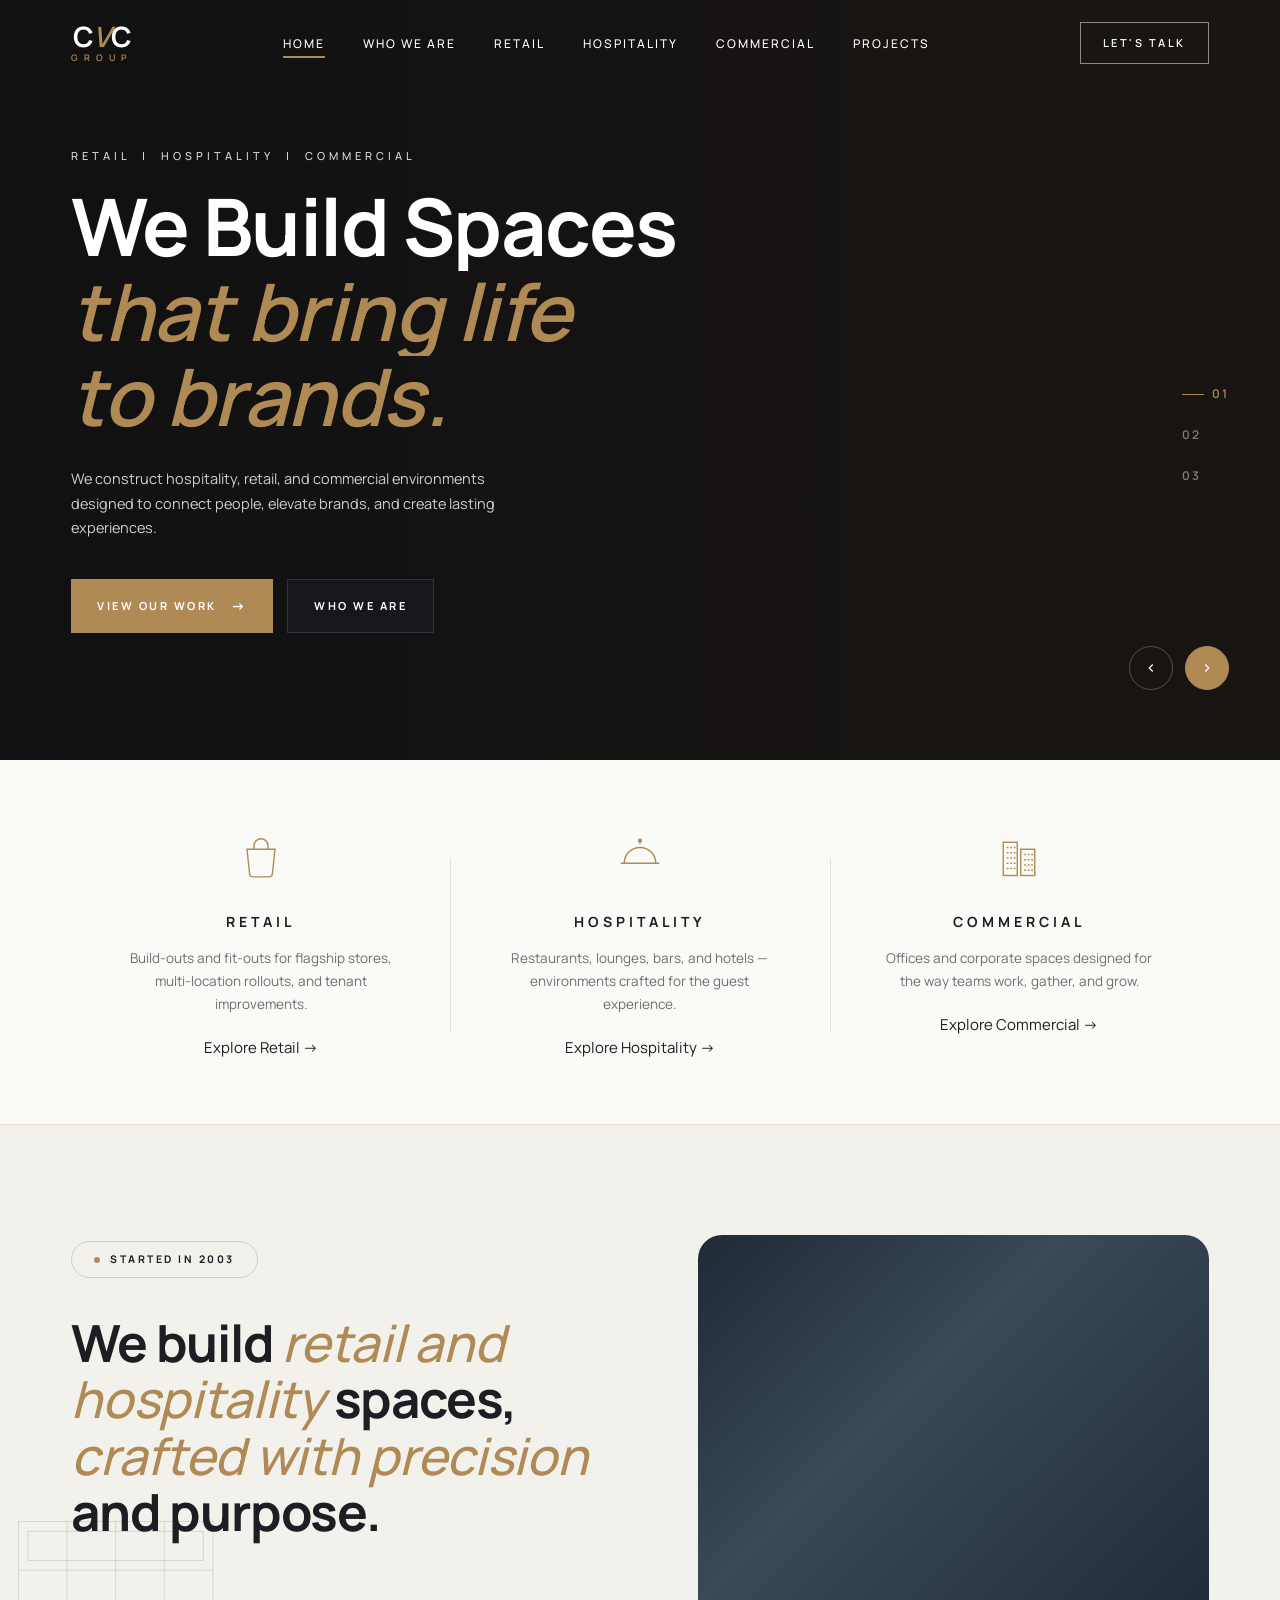
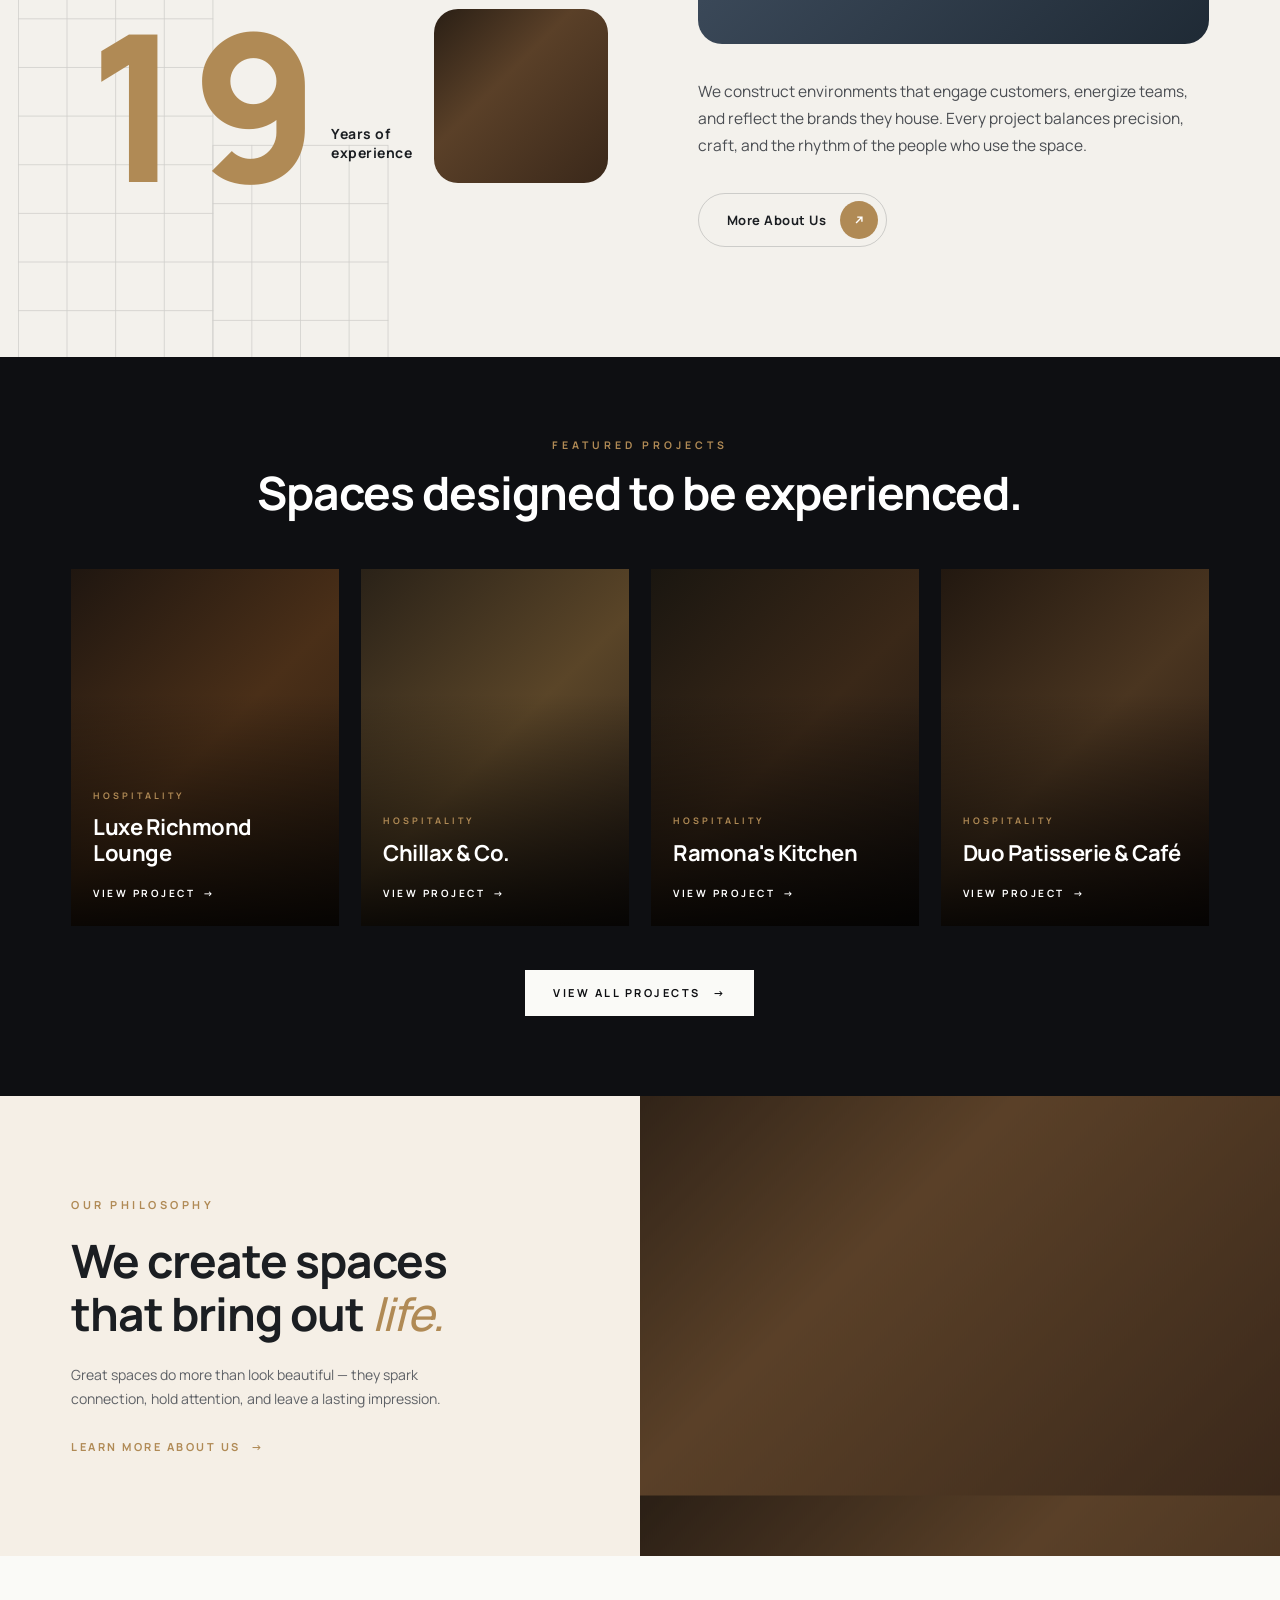
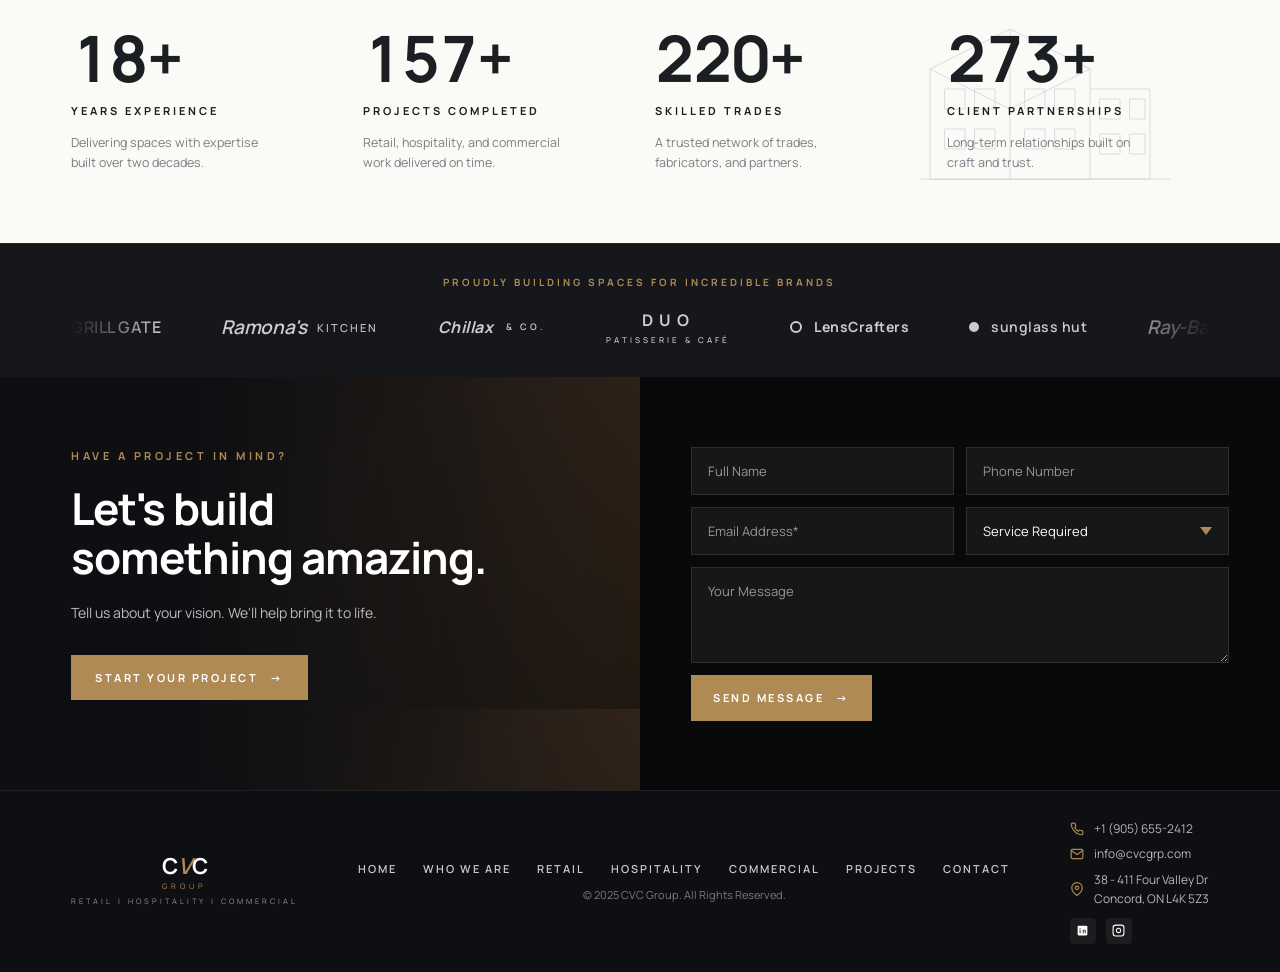
==== commit 1165edfd: "Add files via upload" ====
--- a/public/index.html
+++ b/public/index.html
@@ -7,1026 +7,8 @@
 <meta name="description" content="CVC Group specializes in the construction and transformation of hospitality, retail, and commercial environments." />
 <link rel="preconnect" href="https://fonts.googleapis.com">
 <link rel="preconnect" href="https://fonts.gstatic.com" crossorigin>
-<link href="https://fonts.googleapis.com/css2?family=Playfair+Display:ital,wght@0,400;0,500;0,600;0,700;1,400;1,500;1,600&family=Manrope:wght@300;400;500;600;700&display=swap" rel="stylesheet">
-
-<style>
-/* ============ TOKENS ============ */
-:root {
-  --black:    #0e0f12;
-  --black-2:  #15171b;
-  --black-3:  #1c1e23;
-  --ink:      #20242a;
-  --gold:     #c9a149;
-  --gold-lt:  #d9b665;
-  --gold-dk:  #a88735;
-  --cream:    #f5efe6;
-  --cream-2:  #efe8dc;
-  --paper:    #ffffff;
-  --muted:    #8a8d93;
-  --line:     #e7e1d4;
-  --line-dk:  rgba(255,255,255,0.08);
-
-  --serif: 'Playfair Display', Georgia, serif;
-  --sans:  'Manrope', -apple-system, BlinkMacSystemFont, sans-serif;
-
-  --container: 1240px;
-  --pad: clamp(20px, 4vw, 56px);
-
-  --ease-out: cubic-bezier(.2,.8,.2,1);
-  --ease-curtain: cubic-bezier(.7,0,.2,1);
-}
-
-* { box-sizing: border-box; margin: 0; padding: 0; }
-html { scroll-behavior: smooth; }
-body {
-  font-family: var(--sans);
-  background: var(--paper);
-  color: var(--ink);
-  font-size: 15px;
-  line-height: 1.6;
-  -webkit-font-smoothing: antialiased;
-  -moz-osx-font-smoothing: grayscale;
-  overflow-x: hidden;
-}
-img { max-width: 100%; display: block; }
-a { color: inherit; text-decoration: none; }
-button { font: inherit; cursor: pointer; border: 0; background: none; color: inherit; }
-
-.container { max-width: var(--container); margin: 0 auto; padding-left: var(--pad); padding-right: var(--pad); }
-
-.auto-img { opacity: 0; transition: opacity .4s ease; }
-.auto-img.loaded { opacity: 1; }
-
-/* =================================================================
-   ANIMATION SYSTEM
-   ================================================================= */
-
-/* Page loader */
-.loader {
-  position: fixed; inset: 0; z-index: 9000;
-  background: var(--black);
-  display: grid; place-items: center;
-  transition: opacity .7s var(--ease-out), visibility .7s;
-}
-.loader-mark {
-  font-family: var(--serif); color: #fff;
-  font-size: 56px; letter-spacing: 1px;
-  display: flex; flex-direction: column; align-items: center;
-  position: relative;
-}
-.loader-mark .mk { display: flex; gap: 4px; line-height: 0.95; }
-.loader-mark .mk span { display: inline-block; opacity: 0; transform: translateY(40px); }
-.loader-mark .mk .v { color: var(--gold); font-style: italic; }
-.loader-mark .sub {
-  font-family: var(--sans); font-size: 10px; letter-spacing: 8px;
-  color: var(--gold); margin-top: 6px; font-weight: 500;
-  opacity: 0; transform: translateY(10px);
-  transition: opacity .5s .5s var(--ease-out), transform .5s .5s var(--ease-out);
-}
-.loader-bar {
-  position: absolute; bottom: -36px; left: 50%; transform: translateX(-50%);
-  width: 0; height: 1px; background: var(--gold);
-  transition: width 1.1s .15s var(--ease-out);
-}
-body.kick .loader-mark .mk span { opacity: 1; transform: translateY(0); transition: opacity .7s var(--ease-out), transform .9s var(--ease-out); }
-body.kick .loader-mark .mk span:nth-child(1) { transition-delay: .05s; }
-body.kick .loader-mark .mk span:nth-child(2) { transition-delay: .15s; }
-body.kick .loader-mark .mk span:nth-child(3) { transition-delay: .25s; }
-body.kick .loader-mark .sub { opacity: 1; transform: translateY(0); }
-body.kick .loader-bar { width: 220px; }
-.loader.gone { opacity: 0; visibility: hidden; }
-
-body.loading { overflow: hidden; height: 100vh; }
-
-/* Custom cursor */
-.c-dot, .c-ring {
-  position: fixed; left: 0; top: 0; pointer-events: none;
-  z-index: 8000; border-radius: 50%;
-  transform: translate(-50%, -50%);
-  mix-blend-mode: difference; opacity: 0;
-  transition: opacity .3s, width .25s, height .25s, background .25s, border-color .25s;
-}
-.c-dot { width: 5px; height: 5px; background: #fff; }
-.c-ring { width: 32px; height: 32px; border: 1px solid #fff; }
-body.cursor-on .c-dot, body.cursor-on .c-ring { opacity: 1; }
-body.cursor-grow .c-ring { width: 60px; height: 60px; background: rgba(201,161,73,.14); border-color: var(--gold); }
-body.cursor-grow .c-dot { background: var(--gold); }
-@media (hover: none), (pointer: coarse) {
-  .c-dot, .c-ring { display: none; }
-}
-
-/* Scroll reveal */
-.rv {
-  opacity: 0; transform: translateY(40px);
-  transition: opacity 1s var(--ease-out), transform 1s var(--ease-out);
-  will-change: opacity, transform;
-}
-.rv.in { opacity: 1; transform: translateY(0); }
-.rv.fade { transform: none; }
-.rv.left  { transform: translateX(-50px); }
-.rv.left.in  { transform: translateX(0); }
-.rv.right { transform: translateX(50px); }
-.rv.right.in { transform: translateX(0); }
-
-/* Stagger children */
-.stg > * {
-  opacity: 0; transform: translateY(28px);
-  transition: opacity .85s var(--ease-out), transform .85s var(--ease-out);
-}
-.stg.in > * { opacity: 1; transform: translateY(0); }
-.stg.in > *:nth-child(1) { transition-delay: 0s; }
-.stg.in > *:nth-child(2) { transition-delay: .08s; }
-.stg.in > *:nth-child(3) { transition-delay: .16s; }
-.stg.in > *:nth-child(4) { transition-delay: .24s; }
-.stg.in > *:nth-child(5) { transition-delay: .32s; }
-.stg.in > *:nth-child(6) { transition-delay: .40s; }
-.stg.in > *:nth-child(7) { transition-delay: .48s; }
-
-/* Image curtain reveal */
-.img-rv { position: relative; overflow: hidden; }
-.img-rv::after {
-  content: ""; position: absolute; inset: 0; z-index: 5;
-  background: var(--gold);
-  transform: translateY(0);
-  transition: transform 1.1s var(--ease-curtain);
-}
-.img-rv.in::after { transform: translateY(-101%); }
-.img-rv > .ph,
-.img-rv > .ph-img {
-  transform: scale(1.18);
-  transition: transform 1.6s var(--ease-out);
-}
-.img-rv.in > .ph,
-.img-rv.in > .ph-img { transform: scale(1); }
-
-/* Hero title line reveal */
-.hero-title .line { display: block; overflow: hidden; padding-bottom: 4px; }
-.hero-title .line-inner {
-  display: block; transform: translateY(110%);
-  transition: transform 1.1s var(--ease-out);
-}
-body.kick .hero-title .line-inner { transform: translateY(0); }
-body.kick .hero-title .line:nth-child(1) .line-inner { transition-delay: .55s; }
-body.kick .hero-title .line:nth-child(2) .line-inner { transition-delay: .68s; }
-body.kick .hero-title .line:nth-child(3) .line-inner { transition-delay: .81s; }
-
-.hero .eyebrow, .hero p.lede, .hero-cta, .hero-pager, .hero-arrows {
-  opacity: 0; transform: translateY(20px);
-  transition: opacity .8s var(--ease-out), transform .8s var(--ease-out);
-}
-body.kick .hero .eyebrow { opacity: 1; transform: translateY(0); transition-delay: .4s; }
-body.kick .hero p.lede   { opacity: 1; transform: translateY(0); transition-delay: 1.0s; }
-body.kick .hero-cta      { opacity: 1; transform: translateY(0); transition-delay: 1.15s; }
-body.kick .hero-pager    { opacity: 1; transform: translateY(0); transition-delay: 1.3s; }
-body.kick .hero-arrows   { opacity: 1; transform: translateY(0); transition-delay: 1.4s; }
-
-.nav { opacity: 0; transform: translateY(-12px); transition: opacity .7s var(--ease-out), transform .7s var(--ease-out); }
-body.kick .nav { opacity: 1; transform: translateY(0); transition-delay: .25s; }
-
-/* Underline link wipe */
-.under-line { position: relative; display: inline-block; }
-.under-line::after {
-  content: ""; position: absolute; left: 0; bottom: -3px;
-  width: 100%; height: 1px; background: currentColor;
-  transform: scaleX(0); transform-origin: right;
-  transition: transform .55s var(--ease-out);
-}
-.under-line:hover::after { transform: scaleX(1); transform-origin: left; }
-
-/* ============ NAV ============ */
-.nav {
-  position: absolute; top: 0; left: 0; right: 0; z-index: 30;
-  padding: 22px 0;
-}
-.nav-inner {
-  display: flex; align-items: center; justify-content: space-between;
-  gap: 32px;
-}
-.logo {
-  display: flex; flex-direction: column; align-items: center;
-  font-family: var(--serif); color: #fff; line-height: 0.95;
-  position: relative;
-}
-.logo .logo-img { height: 54px; width: auto; position: absolute; top: 50%; left: 50%; transform: translate(-50%,-50%); }
-.logo .logo-text { display: flex; flex-direction: column; align-items: center; transition: opacity .2s; }
-.logo.has-img .logo-text { opacity: 0; visibility: hidden; }
-.logo .mark { font-size: 30px; font-weight: 600; letter-spacing: 0.5px; }
-.logo .mark .v { color: var(--gold); font-style: italic; }
-.logo .sub {
-  font-family: var(--sans); font-size: 9px; letter-spacing: 6px;
-  color: var(--gold); margin-top: 2px; font-weight: 500;
-}
-.nav-links {
-  display: flex; gap: 38px; align-items: center;
-  list-style: none;
-}
-.nav-links a {
-  color: #fff; font-size: 12px; letter-spacing: 2px; font-weight: 500;
-  text-transform: uppercase; padding: 6px 0; position: relative;
-  transition: color .25s;
-}
-.nav-links a::after {
-  content: ""; position: absolute; left: 0; right: 0; bottom: 0;
-  height: 2px; background: var(--gold);
-  transform: scaleX(0); transform-origin: right;
-  transition: transform .45s var(--ease-out);
-}
-.nav-links a.active::after { transform: scaleX(1); transform-origin: left; }
-.nav-links a:hover::after  { transform: scaleX(1); transform-origin: left; }
-.nav-links a:hover { color: var(--gold-lt); }
-.btn-talk {
-  border: 1px solid rgba(255,255,255,0.5);
-  color: #fff; padding: 11px 22px; font-size: 11px;
-  letter-spacing: 2.5px; text-transform: uppercase; font-weight: 600;
-  transition: all .35s var(--ease-out); position: relative; overflow: hidden;
-}
-.btn-talk::before {
-  content: ""; position: absolute; inset: 0;
-  background: var(--gold); transform: translateY(101%);
-  transition: transform .45s var(--ease-out); z-index: -1;
-}
-.btn-talk:hover { border-color: var(--gold); }
-.btn-talk:hover::before { transform: translateY(0); }
-
-/* ============ HERO ============ */
-.hero {
-  position: relative;
-  min-height: 760px;
-  color: #fff;
-  display: flex; align-items: center;
-  overflow: hidden;
-  background: linear-gradient(135deg, #2a1d10 0%, #4a3320 35%, #6b4a28 70%, #2c1d0e 100%);
-}
-.hero-slides { position: absolute; inset: 0; }
-.hero-slide {
-  position: absolute; inset: 0;
-  background-size: cover; background-position: center;
-  opacity: 0; transform: scale(1.06);
-  transition: opacity 1.2s ease, transform 8s linear;
-}
-.hero-slide.active { opacity: 1; transform: scale(1); }
-.hero-slide::after {
-  content: ""; position: absolute; inset: 0;
-  background: linear-gradient(90deg, rgba(14,15,18,.85) 0%, rgba(14,15,18,.55) 38%, rgba(14,15,18,.15) 70%);
-}
-.hero-slide.s1 { background-image: url("images/hero/slide-1.jpg"); }
-.hero-slide.s2 { background-image: url("images/hero/slide-2.jpg"); }
-.hero-slide.s3 { background-image: url("images/hero/slide-3.jpg"); }
-
-.hero-inner { position: relative; width: 100%; padding-top: 110px; padding-bottom: 90px; z-index: 2; }
-.eyebrow {
-  font-size: 11px; letter-spacing: 4px; text-transform: uppercase;
-  color: rgba(255,255,255,0.85); font-weight: 500; margin-bottom: 22px;
-}
-.hero h1 {
-  font-family: var(--serif); font-weight: 500;
-  font-size: clamp(44px, 6.2vw, 84px);
-  line-height: 1.02; letter-spacing: -0.5px;
-  max-width: 720px; margin-bottom: 26px;
-}
-.hero h1 .gold { color: var(--gold); font-style: italic; font-weight: 500; }
-.hero p.lede {
-  max-width: 460px; color: rgba(255,255,255,0.8);
-  font-size: 14.5px; line-height: 1.7; margin-bottom: 38px;
-}
-.hero-cta { display: flex; gap: 14px; flex-wrap: wrap; }
-.btn {
-  display: inline-flex; align-items: center; gap: 14px;
-  padding: 16px 26px; font-size: 11px; letter-spacing: 2.5px;
-  text-transform: uppercase; font-weight: 700;
-  transition: all .35s var(--ease-out); position: relative; overflow: hidden;
-}
-.btn .arr { font-size: 14px; transition: transform .3s var(--ease-out); }
-.btn:hover .arr { transform: translateX(6px); }
-.btn-gold { background: var(--gold); color: #fff; }
-.btn-gold::before {
-  content: ""; position: absolute; inset: 0;
-  background: var(--gold-dk); transform: translateY(101%);
-  transition: transform .4s var(--ease-out); z-index: -1;
-}
-.btn-gold:hover::before { transform: translateY(0); }
-.btn-dark { background: var(--black-2); color: #fff; border: 1px solid rgba(255,255,255,0.12); }
-.btn-dark::before {
-  content: ""; position: absolute; inset: 0;
-  background: var(--gold); transform: translateY(101%);
-  transition: transform .4s var(--ease-out); z-index: -1;
-}
-.btn-dark:hover { border-color: var(--gold); }
-.btn-dark:hover::before { transform: translateY(0); }
-
-.hero-pager {
-  position: absolute; right: var(--pad); top: 50%;
-  transform: translateY(-50%); z-index: 3;
-  display: flex; flex-direction: column; gap: 14px;
-  font-size: 12px; letter-spacing: 2px; color: rgba(255,255,255,0.45);
-  font-weight: 600;
-}
-.hero-pager .num { padding: 4px 0; cursor: pointer; transition: color .35s var(--ease-out); position: relative; }
-.hero-pager .num::before {
-  content: ""; display: inline-block; width: 0; height: 1px;
-  background: var(--gold); vertical-align: middle; margin-right: 0;
-  transition: width .5s var(--ease-out), margin .5s var(--ease-out);
-}
-.hero-pager .num.active { color: var(--gold); }
-.hero-pager .num.active::before { width: 22px; margin-right: 8px; }
-.hero-arrows {
-  position: absolute; right: var(--pad); bottom: 70px; z-index: 3;
-  display: flex; gap: 12px;
-}
-.hero-arrows button {
-  width: 44px; height: 44px; border-radius: 50%;
-  display: grid; place-items: center;
-  border: 1px solid rgba(255,255,255,0.25);
-  color: #fff; transition: all .3s var(--ease-out);
-}
-.hero-arrows button:hover { background: rgba(255,255,255,0.08); transform: scale(1.08); }
-.hero-arrows .next { background: var(--gold); border-color: var(--gold); }
-.hero-arrows .next:hover { background: var(--gold-dk); border-color: var(--gold-dk); }
-
-/* ============ PILLARS ============ */
-.pillars {
-  background: var(--paper);
-  padding: 70px 0 64px;
-  border-bottom: 1px solid var(--line);
-}
-.pillars-grid {
-  display: grid; grid-template-columns: repeat(3, 1fr);
-  gap: 0;
-}
-.pillar {
-  text-align: center; padding: 0 30px;
-  position: relative;
-}
-.pillar + .pillar::before {
-  content: ""; position: absolute; left: 0; top: 12%; bottom: 12%;
-  width: 1px; background: var(--line);
-}
-.pillar .icon {
-  width: 56px; height: 56px; margin: 0 auto 18px;
-  color: var(--gold);
-  transition: transform .5s var(--ease-out);
-}
-.pillar:hover .icon { transform: translateY(-6px) rotate(-3deg); }
-.pillar h3 {
-  font-family: var(--sans); font-weight: 700; font-size: 14px;
-  letter-spacing: 4px; text-transform: uppercase; margin-bottom: 14px;
-  color: var(--ink);
-}
-.pillar p {
-  color: #6b6e75; font-size: 13.5px; line-height: 1.7;
-  max-width: 280px; margin: 0 auto 20px;
-}
-.pillar a.explore {
-  color: var(--gold); font-size: 11px; letter-spacing: 2.5px;
-  text-transform: uppercase; font-weight: 700;
-  display: inline-flex; align-items: center; gap: 8px;
-  transition: gap .3s var(--ease-out);
-}
-.pillar a.explore span { transition: transform .3s var(--ease-out); }
-.pillar a.explore:hover { gap: 14px; }
-.pillar a.explore:hover span { transform: translateX(4px); }
-
-/* ============ FEATURED PROJECTS ============ */
-.projects {
-  background: var(--black);
-  color: #fff;
-  padding: 80px 0 80px;
-  position: relative;
-  overflow: hidden;
-}
-.projects > .container { position: relative; z-index: 2; }
-.section-eyebrow {
-  text-align: center; font-size: 10.5px; letter-spacing: 4px;
-  color: var(--gold); text-transform: uppercase; font-weight: 700;
-  margin-bottom: 14px;
-}
-.section-title {
-  text-align: center; font-family: var(--serif); font-weight: 500;
-  font-size: clamp(30px, 3.8vw, 46px); line-height: 1.1;
-  margin-bottom: 50px;
-}
-.projects-grid {
-  display: grid; grid-template-columns: repeat(4, 1fr);
-  gap: 22px;
-}
-.project-card {
-  position: relative; aspect-ratio: 3/4; overflow: hidden;
-  cursor: pointer;
-}
-.project-card .ph {
-  position: absolute; inset: 0;
-  transition: transform .8s var(--ease-out);
-}
-.project-card img.ph-img {
-  position: absolute; inset: 0;
-  width: 100%; height: 100%; object-fit: cover;
-  transition: transform .8s var(--ease-out), opacity .4s ease;
-  opacity: 0;
-}
-.project-card img.ph-img.loaded { opacity: 1; }
-.project-card:hover .ph,
-.project-card:hover img.ph-img { transform: scale(1.08); }
-.project-card::before {
-  content: ""; position: absolute; inset: 0;
-  background: linear-gradient(180deg, rgba(0,0,0,0) 35%, rgba(0,0,0,0.85) 100%);
-  z-index: 2; transition: background .4s ease;
-}
-.project-card:hover::before {
-  background: linear-gradient(180deg, rgba(14,15,18,0) 0%, rgba(14,15,18,0.9) 100%);
-}
-.project-card .body {
-  position: absolute; left: 0; right: 0; bottom: 0; z-index: 3;
-  padding: 22px;
-  transform: translateY(0);
-  transition: transform .5s var(--ease-out);
-}
-.project-card:hover .body { transform: translateY(-6px); }
-.project-card .gold-line {
-  position: absolute; bottom: 0; left: 0; height: 2px;
-  background: var(--gold); width: 0; z-index: 4;
-  transition: width .55s var(--ease-out);
-}
-.project-card:hover .gold-line { width: 100%; }
-.project-card .tag {
-  font-size: 9px; letter-spacing: 3px; color: var(--gold);
-  text-transform: uppercase; font-weight: 700; margin-bottom: 12px;
-}
-.project-card h4 {
-  font-family: var(--serif); font-weight: 500;
-  font-size: 22px; line-height: 1.15; margin-bottom: 14px;
-}
-.project-card .view {
-  font-size: 10px; letter-spacing: 2.5px; text-transform: uppercase;
-  font-weight: 700; color: #fff;
-  display: inline-flex; align-items: center; gap: 8px;
-}
-.project-card .view span { transition: transform .3s var(--ease-out); }
-.project-card:hover .view span { transform: translateX(6px); color: var(--gold); }
-.projects-cta {
-  display: flex; justify-content: center; margin-top: 44px;
-}
-.btn-pill {
-  background: #fff; color: var(--black);
-  padding: 14px 28px; font-size: 11px; letter-spacing: 2.5px;
-  text-transform: uppercase; font-weight: 700;
-  display: inline-flex; align-items: center; gap: 12px;
-  transition: all .35s var(--ease-out); position: relative; overflow: hidden;
-}
-.btn-pill::before {
-  content: ""; position: absolute; inset: 0;
-  background: var(--gold); transform: translateY(101%);
-  transition: transform .4s var(--ease-out); z-index: 0;
-}
-.btn-pill:hover { color: #fff; }
-.btn-pill:hover::before { transform: translateY(0); }
-.btn-pill > * { position: relative; z-index: 1; }
-.btn-pill span { transition: transform .3s var(--ease-out); }
-.btn-pill:hover span { transform: translateX(6px); }
-
-.p1 { background: linear-gradient(135deg, #1f1610 0%, #4a2f18 50%, #2a1c10 100%); }
-.p2 { background: linear-gradient(135deg, #2a2218 0%, #5a4528 50%, #2a2018 100%); }
-.p3 { background: linear-gradient(135deg, #1a1610 0%, #3a2818 50%, #1a1410 100%); }
-.p4 { background: linear-gradient(135deg, #221810 0%, #4a3520 50%, #221610 100%); }
-
-/* ============ PHILOSOPHY ============ */
-.philosophy {
-  background: var(--cream);
-  padding: 0;
-  display: grid; grid-template-columns: 1fr 1fr;
-  align-items: stretch;
-}
-.philosophy .text {
-  padding: 90px var(--pad) 90px max(var(--pad), calc((100vw - var(--container))/2 + var(--pad)));
-  display: flex; flex-direction: column; justify-content: center;
-  position: relative; overflow: hidden;
-}
-.philosophy .text > * { position: relative; z-index: 2; }
-.philosophy .text .eb {
-  font-size: 11px; letter-spacing: 3.5px; color: var(--gold);
-  text-transform: uppercase; font-weight: 700; margin-bottom: 22px;
-}
-.philosophy h2 {
-  font-family: var(--serif); font-weight: 500;
-  font-size: clamp(34px, 3.6vw, 46px); line-height: 1.15;
-  margin-bottom: 22px; color: var(--ink);
-  max-width: 440px;
-}
-.philosophy h2 .gold-it { color: var(--gold); font-style: italic; }
-.philosophy p {
-  color: #5e6166; font-size: 14px; line-height: 1.75;
-  max-width: 420px; margin-bottom: 26px;
-}
-.philosophy a.learn {
-  color: var(--gold); font-size: 11px; letter-spacing: 2.5px;
-  text-transform: uppercase; font-weight: 700;
-  display: inline-flex; align-items: center; gap: 10px;
-  align-self: flex-start;
-}
-.philosophy a.learn span { transition: transform .3s var(--ease-out); }
-.philosophy a.learn:hover span { transform: translateX(6px); }
-.philosophy .img {
-  position: relative;
-  background:
-    linear-gradient(180deg, rgba(0,0,0,.05), rgba(0,0,0,.25)),
-    linear-gradient(135deg, #2a1f15 0%, #5a4028 40%, #3a281a 100%);
-  background-size: cover; background-position: center;
-  background-image: url("images/philosophy/interior.jpg"),
-                    linear-gradient(135deg, #2a1f15 0%, #5a4028 40%, #3a281a 100%);
-  min-height: 460px;
-}
-
-/* ============ APPROACH ============ */
-.approach {
-  background: var(--black);
-  color: #fff;
-  padding: 64px 0 60px;
-  position: relative;
-  overflow: hidden;
-}
-.approach > .container { position: relative; z-index: 2; }
-.approach .section-title { color: #fff; margin-bottom: 44px; }
-.approach .section-eyebrow { color: var(--gold); }
-.steps {
-  display: grid; grid-template-columns: repeat(6, 1fr);
-  gap: 0;
-}
-.step {
-  text-align: center; padding: 0 14px;
-  position: relative;
-  transition: transform .4s var(--ease-out);
-}
-.step:hover { transform: translateY(-4px); }
-.step + .step::before {
-  content: ""; position: absolute; left: 0; top: 18%; bottom: 18%;
-  width: 1px; background: rgba(255,255,255,0.08);
-}
-.step .icon {
-  width: 36px; height: 36px; margin: 0 auto 18px;
-  color: var(--gold);
-  transition: transform .5s var(--ease-out);
-}
-.step:hover .icon { transform: scale(1.18); }
-.step h5 {
-  font-family: var(--sans); font-weight: 700;
-  font-size: 11px; letter-spacing: 2.2px;
-  text-transform: uppercase; line-height: 1.45;
-}
-
-/* ============ STATS ============ */
-.stats {
-  background: #fff;
-  padding: 70px 0 70px;
-  position: relative; overflow: hidden;
-}
-.stats > .container { position: relative; z-index: 2; }
-.stats-grid {
-  display: grid; grid-template-columns: repeat(4, 1fr);
-  gap: 30px;
-  position: relative; z-index: 2;
-}
-.stat .num {
-  font-family: var(--serif); font-weight: 600;
-  font-size: clamp(40px, 5vw, 64px); line-height: 1;
-  color: var(--ink); letter-spacing: -1.5px;
-  margin-bottom: 12px;
-  font-variant-numeric: tabular-nums;
-}
-.stat .label {
-  font-size: 11px; letter-spacing: 3px; font-weight: 700;
-  text-transform: uppercase; color: var(--ink);
-  margin-bottom: 14px;
-}
-.stat p {
-  font-size: 12.5px; color: #7a7d83; line-height: 1.6;
-  max-width: 200px;
-}
-.stats-sketch {
-  position: absolute; right: 4%; top: 50%;
-  transform: translateY(-50%);
-  width: 320px; opacity: 0.18; pointer-events: none;
-  z-index: 0;
-}
-
-/* ============ BRANDS — MARQUEE ============ */
-.brands {
-  background: var(--black-2);
-  padding: 30px 0;
-  border-top: 1px solid var(--line-dk);
-  overflow: hidden;
-}
-.brands-eb {
-  text-align: center; font-size: 10px; letter-spacing: 3px;
-  color: var(--gold); text-transform: uppercase; font-weight: 700;
-  margin-bottom: 18px;
-}
-.brands-track {
-  overflow: hidden;
-  mask-image: linear-gradient(90deg, transparent, #000 8%, #000 92%, transparent);
-  -webkit-mask-image: linear-gradient(90deg, transparent, #000 8%, #000 92%, transparent);
-}
-.brand-row {
-  display: flex; align-items: center; gap: 60px;
-  flex-wrap: nowrap;
-  width: max-content;
-  color: rgba(255,255,255,0.78);
-  font-family: var(--serif); font-size: 18px; font-weight: 500;
-  animation: marquee 35s linear infinite;
-}
-.brands-track:hover .brand-row { animation-play-state: paused; }
-@keyframes marquee {
-  from { transform: translateX(0); }
-  to   { transform: translateX(-50%); }
-}
-.brand {
-  display: inline-flex; align-items: center; gap: 6px;
-  white-space: nowrap; position: relative;
-  flex-shrink: 0;
-  transition: opacity .3s, transform .3s;
-}
-.brand:hover { transform: scale(1.05); color: #fff; }
-.brand img.brand-img {
-  max-height: 32px; width: auto; opacity: 0;
-  transition: opacity .3s;
-  filter: brightness(0) invert(1);
-}
-.brand img.brand-img.loaded { opacity: 0.85; position: relative; }
-.brand img.brand-img.loaded ~ .brand-text { display: none; }
-.brand img.brand-img:not(.loaded) { position: absolute; pointer-events: none; }
-.brand-text { display: inline-flex; align-items: center; gap: 6px; }
-.brand-script { font-style: italic; font-size: 22px; font-family: var(--serif); }
-
-/* ============ CTA / CONTACT ============ */
-.cta {
-  display: grid; grid-template-columns: 1fr 1fr;
-  background: var(--black);
-  color: #fff;
-}
-.cta .left {
-  padding: 70px var(--pad) 70px max(var(--pad), calc((100vw - var(--container))/2 + var(--pad)));
-  position: relative;
-  background-image:
-    linear-gradient(90deg, var(--black) 30%, rgba(14,15,18,.72) 70%, rgba(14,15,18,.35) 100%),
-    url("images/cta/background.jpg"),
-    linear-gradient(135deg, #2a1d10, #4a3320, #2a1d10);
-  background-size: cover; background-position: center;
-}
-.cta .left .eb {
-  font-size: 11px; letter-spacing: 3.5px; color: var(--gold);
-  text-transform: uppercase; font-weight: 700; margin-bottom: 20px;
-}
-.cta h2 {
-  font-family: var(--serif); font-weight: 500;
-  font-size: clamp(32px, 3.6vw, 44px); line-height: 1.15;
-  margin-bottom: 20px; max-width: 440px;
-}
-.cta .left p {
-  color: rgba(255,255,255,0.72); font-size: 14px; line-height: 1.7;
-  max-width: 420px; margin-bottom: 30px;
-}
-.btn-start {
-  background: var(--gold); color: #fff;
-  padding: 14px 24px; font-size: 11px; letter-spacing: 2.5px;
-  text-transform: uppercase; font-weight: 700;
-  display: inline-flex; align-items: center; gap: 12px;
-  transition: all .35s var(--ease-out); align-self: flex-start;
-  position: relative; overflow: hidden;
-}
-.btn-start::before {
-  content: ""; position: absolute; inset: 0;
-  background: var(--gold-dk); transform: translateY(101%);
-  transition: transform .4s var(--ease-out); z-index: 0;
-}
-.btn-start > * { position: relative; z-index: 1; }
-.btn-start span { transition: transform .3s var(--ease-out); }
-.btn-start:hover::before { transform: translateY(0); }
-.btn-start:hover span { transform: translateX(6px); }
-
-.cta .form-wrap {
-  padding: 70px var(--pad) 70px var(--pad);
-  display: flex; align-items: center;
-  background: rgba(0,0,0,0.4);
-}
-.cta-form {
-  display: grid; grid-template-columns: 1fr 1fr; gap: 12px;
-  width: 100%; max-width: 560px;
-}
-.cta-form input, .cta-form select, .cta-form textarea {
-  width: 100%; padding: 14px 16px;
-  background: rgba(255,255,255,0.06);
-  border: 1px solid rgba(255,255,255,0.1);
-  color: #fff; font-family: var(--sans); font-size: 13px;
-  outline: none; transition: border-color .3s var(--ease-out), background .3s, transform .3s;
-}
-.cta-form input:focus, .cta-form select:focus, .cta-form textarea:focus {
-  border-color: var(--gold); background: rgba(255,255,255,0.09);
-  transform: translateY(-1px);
-}
-.cta-form input::placeholder, .cta-form textarea::placeholder { color: rgba(255,255,255,0.55); }
-.cta-form select { appearance: none; background-image: url("data:image/svg+xml;utf8,<svg xmlns='http://www.w3.org/2000/svg' width='12' height='8' viewBox='0 0 12 8'><path fill='%23c9a149' d='M6 8L0 0h12z'/></svg>"); background-repeat: no-repeat; background-position: right 16px center; }
-.cta-form select option { background: var(--black-2); }
-.cta-form textarea { grid-column: 1/-1; min-height: 96px; resize: vertical; font-family: var(--sans); }
-.cta-form .send {
-  grid-column: 1/-1;
-  background: var(--gold); color: #fff;
-  padding: 14px 22px; font-size: 11px; letter-spacing: 2.5px;
-  text-transform: uppercase; font-weight: 700;
-  display: inline-flex; align-items: center; justify-content: center; gap: 12px;
-  justify-self: start;
-  transition: all .35s var(--ease-out); position: relative; overflow: hidden;
-}
-.cta-form .send::before {
-  content: ""; position: absolute; inset: 0;
-  background: var(--gold-dk); transform: translateY(101%);
-  transition: transform .4s var(--ease-out); z-index: 0;
-}
-.cta-form .send > * { position: relative; z-index: 1; }
-.cta-form .send span { transition: transform .3s var(--ease-out); }
-.cta-form .send:hover::before { transform: translateY(0); }
-.cta-form .send:hover span { transform: translateX(6px); }
-
-/* ============ FOOTER ============ */
-.footer {
-  background: var(--black);
-  color: rgba(255,255,255,0.7);
-  padding: 28px 0;
-  border-top: 1px solid var(--line-dk);
-}
-.foot-grid {
-  display: grid; grid-template-columns: auto 1fr auto;
-  align-items: center; gap: 40px;
-}
-.foot-logo { display: flex; flex-direction: column; align-items: center; position: relative; }
-.foot-logo .logo-img { height: 42px; width: auto; }
-.foot-logo .logo-text { display: flex; flex-direction: column; align-items: center; }
-.foot-logo.has-img .logo-text { display: none; }
-.foot-logo .mark { font-family: var(--serif); font-size: 22px; color: #fff; line-height: 0.95; }
-.foot-logo .mark .v { color: var(--gold); font-style: italic; }
-.foot-logo .sub { font-size: 7.5px; letter-spacing: 4px; color: var(--gold); margin-top: 3px; }
-.foot-tag { font-size: 7.5px; letter-spacing: 3px; color: rgba(255,255,255,0.55); margin-top: 3px; }
-.foot-nav {
-  display: flex; flex-direction: column; gap: 8px; text-align: center;
-}
-.foot-nav .links {
-  display: flex; gap: 26px; justify-content: center; flex-wrap: wrap;
-}
-.foot-nav a {
-  font-size: 11px; letter-spacing: 2px; color: rgba(255,255,255,0.78);
-  text-transform: uppercase; font-weight: 600;
-  transition: color .25s;
-}
-.foot-nav a:hover { color: var(--gold); }
-.copyright { text-align: center; font-size: 11px; color: rgba(255,255,255,0.45); }
-.foot-info {
-  display: flex; flex-direction: column; gap: 6px;
-  font-size: 12px; color: rgba(255,255,255,0.7);
-}
-.foot-info .row { display: flex; align-items: center; gap: 10px; }
-.foot-info .ic { color: var(--gold); width: 14px; flex-shrink: 0; }
-.foot-info .row:last-child { margin-top: 6px; }
-.socials { display: flex; gap: 10px; margin-top: 4px; }
-.socials a {
-  width: 26px; height: 26px; border-radius: 4px;
-  display: grid; place-items: center;
-  background: rgba(255,255,255,0.06); color: #fff;
-  transition: all .3s var(--ease-out);
-}
-.socials a:hover { background: var(--gold); transform: translateY(-3px); }
-
-/* Scroll to top */
-.to-top {
-  position: fixed; right: 24px; bottom: 24px; z-index: 50;
-  width: 44px; height: 44px; border-radius: 50%;
-  background: var(--gold); color: #fff;
-  display: grid; place-items: center;
-  opacity: 0; transform: translateY(20px); pointer-events: none;
-  transition: all .4s var(--ease-out);
-  box-shadow: 0 10px 28px -8px rgba(0,0,0,.4);
-}
-.to-top.show { opacity: 1; transform: translateY(0); pointer-events: auto; }
-.to-top:hover { background: var(--gold-dk); transform: translateY(-3px); }
-
-/* ============ ABOUT INTRO ============ */
-.about-intro {
-  background: #f3f1ec;
-  padding: 110px 0 110px;
-  position: relative;
-  overflow: hidden;
-}
-.about-intro > .container { position: relative; z-index: 2; }
-.about-intro .bg-sketch {
-  position: absolute;
-  left: -40px; bottom: -60px;
-  width: clamp(320px, 38vw, 560px); height: auto;
-  opacity: 0.16;
-  z-index: 1;
-  pointer-events: none;
-  color: var(--ink);
-}
-.about-grid {
-  display: grid;
-  grid-template-columns: 1.05fr 1fr;
-  gap: 90px;
-  align-items: start;
-}
-.about-left {
-  padding-top: 6px;
-}
-.pill-tag {
-  display: inline-flex; align-items: center; gap: 10px;
-  padding: 9px 22px;
-  border: 1px solid rgba(28,36,42,0.16);
-  border-radius: 100px;
-  font-size: 10.5px;
-  letter-spacing: 2.5px;
-  text-transform: uppercase;
-  font-weight: 700;
-  color: var(--ink);
-  margin-bottom: 36px;
-  background: transparent;
-}
-.pill-tag .dot {
-  width: 6px; height: 6px; border-radius: 50%;
-  background: var(--gold);
-}
-.about-heading {
-  font-family: var(--serif);
-  font-size: clamp(34px, 4vw, 54px);
-  font-weight: 500;
-  line-height: 1.1;
-  letter-spacing: -0.5px;
-  color: var(--ink);
-  margin-bottom: 70px;
-  max-width: 600px;
-}
-.about-heading .gold-it {
-  color: var(--gold);
-  font-style: italic;
-}
-.exp-row {
-  display: grid;
-  grid-template-columns: auto auto 1fr;
-  align-items: end;
-  gap: 22px;
-}
-.big-num {
-  font-family: var(--serif);
-  font-size: clamp(140px, 16vw, 220px);
-  font-weight: 600;
-  color: var(--gold);
-  line-height: 0.82;
-  letter-spacing: -6px;
-  font-variant-numeric: tabular-nums;
-}
-.exp-label {
-  display: flex; flex-direction: column;
-  font-size: 14px;
-  font-weight: 700;
-  letter-spacing: 0.5px;
-  color: var(--ink);
-  margin-bottom: 28px;
-  line-height: 1.35;
-}
-.exp-photo {
-  width: 100%;
-  max-width: 290px;
-  aspect-ratio: 1;
-  border-radius: 24px;
-  overflow: hidden;
-  position: relative;
-  margin-left: auto;
-  margin-bottom: 8px;
-}
-.exp-photo .ph-fallback {
-  position: absolute; inset: 0;
-  background: linear-gradient(135deg, #2a1f15 0%, #5a4028 40%, #3a281a 100%);
-}
-.exp-photo .exp-img {
-  position: absolute; inset: 0;
-  width: 100%; height: 100%; object-fit: cover;
-  opacity: 0;
-  transition: opacity .5s ease, transform .8s var(--ease-out);
-}
-.exp-photo .exp-img.loaded { opacity: 1; }
-.exp-photo:hover .exp-img.loaded { transform: scale(1.04); }
-
-.about-right {
-  display: flex; flex-direction: column;
-  gap: 34px;
-}
-.big-photo {
-  width: 100%;
-  aspect-ratio: 5/4;
-  border-radius: 24px;
-  overflow: hidden;
-  position: relative;
-}
-.big-photo .ph-fallback {
-  position: absolute; inset: 0;
-  background: linear-gradient(135deg, #1f2a35 0%, #3a4858 40%, #1f2a35 100%);
-}
-.big-photo .big-img {
-  position: absolute; inset: 0;
-  width: 100%; height: 100%; object-fit: cover;
-  opacity: 0;
-  transition: opacity .5s ease, transform 1s var(--ease-out);
-}
-.big-photo .big-img.loaded { opacity: 1; }
-.big-photo:hover .big-img.loaded { transform: scale(1.03); }
-
-.about-body {
-  font-size: 15.5px;
-  line-height: 1.75;
-  color: #4a4d52;
-  max-width: 540px;
-}
-.btn-more {
-  display: inline-flex; align-items: center; gap: 14px;
-  padding: 7px 8px 7px 28px;
-  border: 1px solid rgba(28,36,42,0.18);
-  border-radius: 100px;
-  font-size: 13px;
-  font-weight: 700;
-  letter-spacing: 0.5px;
-  color: var(--ink);
-  background: transparent;
-  transition: all .35s var(--ease-out);
-  align-self: flex-start;
-}
-.btn-more:hover {
-  border-color: var(--gold);
-  background: rgba(201, 161, 73, 0.06);
-}
-.btn-more .arrow-circle {
-  width: 38px; height: 38px;
-  border-radius: 50%;
-  background: var(--gold);
-  display: grid; place-items: center;
-  color: #fff;
-  transition: transform .4s var(--ease-out), background .35s var(--ease-out);
-}
-.btn-more:hover .arrow-circle {
-  transform: rotate(45deg);
-  background: var(--gold-dk);
-}
-
-/* ============ RESPONSIVE ============ */
-@media (max-width: 980px) {
-  .nav-links { display: none; }
-  .about-intro { padding: 70px 0; }
-  .about-grid { grid-template-columns: 1fr; gap: 50px; }
-  .about-heading { margin-bottom: 40px; }
-  .exp-row {
-    grid-template-columns: auto 1fr;
-    grid-template-rows: auto auto;
-    gap: 16px 22px;
-  }
-  .big-num { grid-row: 1; grid-column: 1; font-size: clamp(110px, 28vw, 180px); }
-  .exp-label { grid-row: 1; grid-column: 2; align-self: end; margin-bottom: 16px; }
-  .exp-photo { grid-row: 2; grid-column: 1/-1; max-width: 100%; margin-left: 0; aspect-ratio: 4/3; }
-  .about-intro .bg-sketch { width: 320px; opacity: 0.10; }
-  .pillars-grid { grid-template-columns: 1fr; gap: 40px; }
-  .pillar + .pillar::before { display: none; }
-  .pillar { padding: 24px 0; border-top: 1px solid var(--line); }
-  .pillar:first-child { border-top: none; }
-  .projects-grid { grid-template-columns: repeat(2, 1fr); }
-  .philosophy { grid-template-columns: 1fr; }
-  .philosophy .text { padding: 60px var(--pad); }
-  .philosophy .img { min-height: 320px; }
-  .steps { grid-template-columns: repeat(3, 1fr); gap: 30px 0; }
-  .step + .step::before { display: none; }
-  .stats-grid { grid-template-columns: repeat(2, 1fr); }
-  .stats-sketch { display: none; }
-  .cta { grid-template-columns: 1fr; }
-  .cta .left { padding: 50px var(--pad); }
-  .cta .form-wrap { padding: 40px var(--pad); }
-  .cta-form { grid-template-columns: 1fr; }
-  .foot-grid { grid-template-columns: 1fr; gap: 24px; text-align: center; }
-  .foot-info { align-items: center; }
-}
-@media (max-width: 560px) {
-  .projects-grid { grid-template-columns: 1fr; }
-  .stats-grid { grid-template-columns: 1fr; }
-  .hero h1 { font-size: 44px; }
-  .hero-pager, .hero-arrows { display: none; }
-  .brand-row { animation-duration: 25s; gap: 36px; }
-  .about-intro { padding: 50px 0; }
-  .about-heading { font-size: 32px; margin-bottom: 30px; }
-}
-
-/* Reduced motion */
-@media (prefers-reduced-motion: reduce) {
-  *, *::before, *::after {
-    animation-duration: .01ms !important;
-    animation-iteration-count: 1 !important;
-    transition-duration: .01ms !important;
-    scroll-behavior: auto !important;
-  }
-  .rv, .stg > *, .img-rv > *, .hero-title .line-inner { opacity: 1 !important; transform: none !important; }
-  .img-rv::after { display: none; }
-  .brand-row { animation: none; }
-  .c-dot, .c-ring { display: none; }
-}
-</style>
+<link href="https://fonts.googleapis.com/css2?family=Manrope:wght@300;400;500;600;700;800&display=swap" rel="stylesheet">
+<link rel="stylesheet" href="styles.css">
 </head>
 <body class="loading">
 
@@ -1039,14 +21,13 @@
   </div>
 </div>
 
-<!-- Custom cursor -->
 <div class="c-dot"></div>
 <div class="c-ring"></div>
 
 <!-- NAV -->
 <header class="nav">
   <div class="container nav-inner">
-    <a href="#" class="logo" id="navLogo" aria-label="CVC Group">
+    <a href="index.html" class="logo" aria-label="CVC Group">
       <img class="logo-img" src="images/logo/cvc.svg" alt="CVC Group" onload="this.parentElement.classList.add('has-img')" onerror="this.style.display='none'" />
       <span class="logo-text">
         <span class="mark">C<span class="v">V</span>C</span>
@@ -1055,15 +36,15 @@
     </a>
     <nav>
       <ul class="nav-links">
-        <li><a href="#" class="active">Home</a></li>
-        <li><a href="#about">Who We Are</a></li>
-        <li><a href="#retail">Retail</a></li>
-        <li><a href="#hospitality">Hospitality</a></li>
-        <li><a href="#commercial">Commercial</a></li>
-        <li><a href="#projects">Projects</a></li>
+        <li><a href="index.html" class="active">Home</a></li>
+        <li><a href="about.html">Who We Are</a></li>
+        <li><a href="retail.html">Retail</a></li>
+        <li><a href="hospitality.html">Hospitality</a></li>
+        <li><a href="commercial.html">Commercial</a></li>
+        <li><a href="projects.html">Projects</a></li>
       </ul>
     </nav>
-    <a href="#contact" class="btn-talk">Let's Talk</a>
+    <a href="contact.html" class="btn-talk">Let's Talk</a>
   </div>
 </header>
 
@@ -1078,13 +59,13 @@
     <div class="eyebrow">RETAIL &nbsp;|&nbsp; HOSPITALITY &nbsp;|&nbsp; COMMERCIAL</div>
     <h1 class="hero-title">
       <span class="line"><span class="line-inner">We Build Spaces</span></span>
-      <span class="line"><span class="line-inner gold">That Bring</span></span>
-      <span class="line"><span class="line-inner gold">Life to Brands.</span></span>
+      <span class="line"><span class="line-inner em">that bring life</span></span>
+      <span class="line"><span class="line-inner em">to brands.</span></span>
     </h1>
-    <p class="lede">CVC Group specializes in the construction and transformation of hospitality, retail, and commercial environments — spaces designed to connect people, elevate brands, and create lasting experiences.</p>
+    <p class="lede">We construct hospitality, retail, and commercial environments designed to connect people, elevate brands, and create lasting experiences.</p>
     <div class="hero-cta">
-      <a href="#projects" class="btn btn-gold">View Our Work <span class="arr">→</span></a>
-      <a href="#services" class="btn btn-dark">Our Services</a>
+      <a href="projects.html" class="btn btn-gold">View Our Work <span class="arr">→</span></a>
+      <a href="about.html" class="btn btn-dark">Who We Are</a>
     </div>
   </div>
 
@@ -1106,16 +87,16 @@
 <!-- PILLARS -->
 <section class="pillars">
   <div class="container pillars-grid stg">
-    <div class="pillar">
+    <a href="retail.html" class="pillar">
       <svg class="icon" viewBox="0 0 64 64" fill="none" stroke="currentColor" stroke-width="1.6">
         <path d="M16 22h32l-3 28a4 4 0 0 1-4 3.6H23a4 4 0 0 1-4-3.6L16 22z"/>
         <path d="M24 22v-4a8 8 0 0 1 16 0v4"/>
       </svg>
       <h3>Retail</h3>
-      <p>Thoughtfully built retail environments that attract, engage, and keep customers coming back.</p>
-      <a href="#retail" class="explore">Explore Retail <span>→</span></a>
-    </div>
-    <div class="pillar">
+      <p>Build-outs and fit-outs for flagship stores, multi-location rollouts, and tenant improvements.</p>
+      <span class="explore">Explore Retail <span>→</span></span>
+    </a>
+    <a href="hospitality.html" class="pillar">
       <svg class="icon" viewBox="0 0 64 64" fill="none" stroke="currentColor" stroke-width="1.6">
         <path d="M14 38c0-10 8-18 18-18s18 8 18 18"/>
         <path d="M10 38h44"/>
@@ -1123,10 +104,10 @@
         <circle cx="32" cy="12" r="1.6" fill="currentColor"/>
       </svg>
       <h3>Hospitality</h3>
-      <p>Crafting memorable hospitality spaces that enhance guest experiences and bring hospitality concepts to life.</p>
-      <a href="#hospitality" class="explore">Explore Hospitality <span>→</span></a>
-    </div>
-    <div class="pillar">
+      <p>Restaurants, lounges, bars, and hotels — environments crafted for the guest experience.</p>
+      <span class="explore">Explore Hospitality <span>→</span></span>
+    </a>
+    <a href="commercial.html" class="pillar">
       <svg class="icon" viewBox="0 0 64 64" fill="none" stroke="currentColor" stroke-width="1.6">
         <rect x="14" y="14" width="16" height="38"/>
         <rect x="34" y="22" width="16" height="30"/>
@@ -1134,16 +115,15 @@
         <path d="M38 28h2M42 28h2M46 28h2M38 34h2M42 34h2M46 34h2M38 40h2M42 40h2M46 40h2M38 46h2M42 46h2M46 46h2"/>
       </svg>
       <h3>Commercial</h3>
-      <p>Functional, future-ready commercial spaces designed to support people, performance, and growth.</p>
-      <a href="#commercial" class="explore">Explore Commercial <span>→</span></a>
-    </div>
+      <p>Offices and corporate spaces designed for the way teams work, gather, and grow.</p>
+      <span class="explore">Explore Commercial <span>→</span></span>
+    </a>
   </div>
 </section>
 
 <!-- ABOUT INTRO -->
 <section class="about-intro" id="about">
   <svg class="bg-sketch" viewBox="0 0 500 600" fill="none" stroke="currentColor" stroke-width="0.8" stroke-linecap="round" aria-hidden="true">
-    <!-- main tall building -->
     <rect x="60" y="90" width="200" height="490"/>
     <line x1="60" y1="140" x2="260" y2="140"/>
     <line x1="60" y1="190" x2="260" y2="190"/>
@@ -1158,7 +138,6 @@
     <line x1="160" y1="90" x2="160" y2="580"/>
     <line x1="210" y1="90" x2="210" y2="580"/>
     <rect x="70" y="100" width="180" height="30"/>
-    <!-- secondary lower building -->
     <rect x="260" y="320" width="180" height="260"/>
     <line x1="260" y1="380" x2="440" y2="380"/>
     <line x1="260" y1="440" x2="440" y2="440"/>
@@ -1166,9 +145,7 @@
     <line x1="300" y1="320" x2="300" y2="580"/>
     <line x1="350" y1="320" x2="350" y2="580"/>
     <line x1="400" y1="320" x2="400" y2="580"/>
-    <!-- entry detail -->
     <rect x="150" y="540" width="30" height="40"/>
-    <!-- ground -->
     <line x1="20" y1="580" x2="480" y2="580"/>
   </svg>
   <div class="container about-grid">
@@ -1178,7 +155,7 @@
         Started In 2003
       </div>
       <h2 class="about-heading">
-        We Build <span class="gold-it">Retail &amp; Hospitality</span> Spaces, <span class="gold-it">Crafted with Precision</span> and Purpose
+        We build <span class="gold-it">retail and hospitality</span> spaces, <span class="gold-it">crafted with precision</span> and purpose.
       </h2>
       <div class="exp-row">
         <div class="big-num" data-target="22" data-suffix="">0</div>
@@ -1198,9 +175,9 @@
         <img class="big-img" src="images/about/photo-2.jpg" alt="" onload="this.classList.add('loaded')" onerror="this.remove()" />
       </div>
       <p class="about-body">
-        We believe every commercial space has the power to elevate a brand and the people in it. Our mission is to construct environments that engage customers, energize teams, and reflect the spirit of the businesses they house.
+        We construct environments that engage customers, energize teams, and reflect the brands they house. Every project balances precision, craft, and the rhythm of the people who use the space.
       </p>
-      <a href="#contact" class="btn-more">
+      <a href="about.html" class="btn-more">
         <span>More About Us</span>
         <span class="arrow-circle">
           <svg width="14" height="14" viewBox="0 0 24 24" fill="none" stroke="currentColor" stroke-width="2.4">
@@ -1216,9 +193,9 @@
 <section class="projects" id="projects">
   <div class="container">
     <div class="section-eyebrow rv">Featured Projects</div>
-    <h2 class="section-title rv">Spaces Designed to Be Experienced.</h2>
+    <h2 class="section-title rv">Spaces designed to be experienced.</h2>
     <div class="projects-grid stg">
-      <a href="#" class="project-card img-rv">
+      <a href="projects.html" class="project-card img-rv">
         <div class="ph p1"></div>
         <img class="ph-img" src="images/projects/luxe-richmond-lounge.jpg" alt="Luxe Richmond Lounge" onload="this.classList.add('loaded')" onerror="this.remove()" />
         <div class="gold-line"></div>
@@ -1228,7 +205,7 @@
           <span class="view">View Project <span>→</span></span>
         </div>
       </a>
-      <a href="#" class="project-card img-rv">
+      <a href="projects.html" class="project-card img-rv">
         <div class="ph p2"></div>
         <img class="ph-img" src="images/projects/chillax-and-co.jpg" alt="Chillax & Co." onload="this.classList.add('loaded')" onerror="this.remove()" />
         <div class="gold-line"></div>
@@ -1238,7 +215,7 @@
           <span class="view">View Project <span>→</span></span>
         </div>
       </a>
-      <a href="#" class="project-card img-rv">
+      <a href="projects.html" class="project-card img-rv">
         <div class="ph p3"></div>
         <img class="ph-img" src="images/projects/ramonas-kitchen.jpg" alt="Ramona's Kitchen" onload="this.classList.add('loaded')" onerror="this.remove()" />
         <div class="gold-line"></div>
@@ -1248,7 +225,7 @@
           <span class="view">View Project <span>→</span></span>
         </div>
       </a>
-      <a href="#" class="project-card img-rv">
+      <a href="projects.html" class="project-card img-rv">
         <div class="ph p4"></div>
         <img class="ph-img" src="images/projects/duo-patisserie-cafe.jpg" alt="Duo Patisserie & Café" onload="this.classList.add('loaded')" onerror="this.remove()" />
         <div class="gold-line"></div>
@@ -1260,7 +237,7 @@
       </a>
     </div>
     <div class="projects-cta rv">
-      <a href="#" class="btn-pill">View All Projects <span>→</span></a>
+      <a href="projects.html" class="btn-pill">View All Projects <span>→</span></a>
     </div>
   </div>
 </section>
@@ -1270,65 +247,10 @@
   <div class="text stg">
     <div class="eb">Our Philosophy</div>
     <h2>We create spaces<br>that bring out <span class="gold-it">life.</span></h2>
-    <p>Great spaces do more than look beautiful — they inspire connection, spark emotion, and leave a lasting impression.</p>
-    <a href="#" class="learn">Learn More About Us <span>→</span></a>
+    <p>Great spaces do more than look beautiful — they spark connection, hold attention, and leave a lasting impression.</p>
+    <a href="about.html" class="learn">Learn More About Us <span>→</span></a>
   </div>
   <div class="img img-rv" aria-hidden="true"></div>
-</section>
-
-<!-- APPROACH -->
-<section class="approach" id="services">
-  <div class="container">
-    <div class="section-eyebrow rv">Our Approach</div>
-    <h2 class="section-title rv">Built with Precision. Delivered with Purpose.</h2>
-    <div class="steps stg">
-      <div class="step">
-        <svg class="icon" viewBox="0 0 32 32" fill="none" stroke="currentColor" stroke-width="1.6">
-          <path d="M6 26l8-12 6 8 6-9"/>
-          <path d="M22 13l4 0 0 4"/>
-          <path d="M4 28h24"/>
-        </svg>
-        <h5>Pre-Construction<br>Planning</h5>
-      </div>
-      <div class="step">
-        <svg class="icon" viewBox="0 0 32 32" fill="none" stroke="currentColor" stroke-width="1.6">
-          <circle cx="16" cy="16" r="11"/>
-          <path d="M16 9v14M13 12h5a2.5 2.5 0 0 1 0 5h-5M13 17h6a2.5 2.5 0 0 1 0 5h-6"/>
-        </svg>
-        <h5>Budgeting &amp;<br>Value Engineering</h5>
-      </div>
-      <div class="step">
-        <svg class="icon" viewBox="0 0 32 32" fill="none" stroke="currentColor" stroke-width="1.6">
-          <path d="M9 5h11l5 5v17H9z"/>
-          <path d="M20 5v5h5"/>
-          <path d="M13 14h8M13 18h8M13 22h5"/>
-        </svg>
-        <h5>Permits &amp; Code<br>Coordination</h5>
-      </div>
-      <div class="step">
-        <svg class="icon" viewBox="0 0 32 32" fill="none" stroke="currentColor" stroke-width="1.6">
-          <circle cx="11" cy="9" r="3"/>
-          <circle cx="22" cy="9" r="3"/>
-          <path d="M11 12l6 7-6 7"/>
-          <path d="M22 12l-6 7 6 7"/>
-        </svg>
-        <h5>Construction<br>Management</h5>
-      </div>
-      <div class="step">
-        <svg class="icon" viewBox="0 0 32 32" fill="none" stroke="currentColor" stroke-width="1.6">
-          <rect x="5" y="6" width="22" height="20"/>
-          <path d="M5 12h22M5 18h22M11 6v20M21 6v20"/>
-        </svg>
-        <h5>Millwork &amp;<br>Custom Finishes</h5>
-      </div>
-      <div class="step">
-        <svg class="icon" viewBox="0 0 32 32" fill="none" stroke="currentColor" stroke-width="1.6">
-          <path d="M16 5l3 5h6l-5 5 2 7-6-3-6 3 2-7-5-5h6z"/>
-        </svg>
-        <h5>Final Turnover &amp;<br>Ongoing Support</h5>
-      </div>
-    </div>
-  </div>
 </section>
 
 <!-- STATS -->
@@ -1343,17 +265,17 @@
       <div class="stat">
         <div class="num" data-target="189">0+</div>
         <div class="label">Projects Completed</div>
-        <p>Successfully delivering a wide range of retail, hospitality &amp; commercial projects.</p>
+        <p>Retail, hospitality, and commercial work delivered on time.</p>
       </div>
       <div class="stat">
         <div class="num" data-target="265">0+</div>
-        <div class="label">Skilled Tradespeople</div>
-        <p>Dedicated professionals ensuring exceptional craftsmanship every time.</p>
+        <div class="label">Skilled Trades</div>
+        <p>A trusted network of trades, fabricators, and partners.</p>
       </div>
       <div class="stat">
         <div class="num" data-target="328">0+</div>
-        <div class="label">Client Satisfaction</div>
-        <p>Long-term partnerships built on trust, quality and results.</p>
+        <div class="label">Client Partnerships</div>
+        <p>Long-term relationships built on craft and trust.</p>
       </div>
     </div>
     <svg class="stats-sketch" viewBox="0 0 320 200" fill="none" stroke="#1c2b42" stroke-width="0.8" stroke-linecap="round">
@@ -1386,27 +308,27 @@
       <div class="brand-row" id="brandRow">
         <span class="brand">
           <img class="brand-img" src="images/brands/grill-gate.png" alt="Grill Gate" onload="this.classList.add('loaded')" onerror="this.remove()" />
-          <span class="brand-text"><svg width="22" height="22" viewBox="0 0 24 24" fill="currentColor"><path d="M4 12c0-3 2-5 4-5l2-2 2 2c2 0 4 2 4 5 0 1-.5 2-1 3l-2-1-2 2-2-2-2 1c-.5-1-1-2-1-3z"/></svg> GRILL GATE</span>
+          <span class="brand-text">GRILL GATE</span>
         </span>
         <span class="brand">
           <img class="brand-img" src="images/brands/ramonas-kitchen.png" alt="Ramona's Kitchen" onload="this.classList.add('loaded')" onerror="this.remove()" />
-          <span class="brand-text brand-script">Ramona's <span style="font-size:14px;font-style:normal;font-family:var(--sans);letter-spacing:2px;font-weight:500;">KITCHEN</span></span>
+          <span class="brand-text brand-script">Ramona's <span style="font-size:11px;font-style:normal;letter-spacing:2px;font-weight:500;margin-left:4px;">KITCHEN</span></span>
         </span>
         <span class="brand">
           <img class="brand-img" src="images/brands/chillax.png" alt="Chillax & Co." onload="this.classList.add('loaded')" onerror="this.remove()" />
-          <span class="brand-text"><span style="font-style:italic;font-family:var(--serif);">Chillax</span><span style="font-size:9px;letter-spacing:3px;font-family:var(--sans);font-weight:600;">&nbsp;&amp; CO.</span></span>
+          <span class="brand-text"><span style="font-style:italic;font-weight:700;">Chillax</span><span style="font-size:9px;letter-spacing:3px;font-weight:600;margin-left:2px;">&nbsp;&amp; CO.</span></span>
         </span>
         <span class="brand">
           <img class="brand-img" src="images/brands/duo.png" alt="DUO Patisserie & Café" onload="this.classList.add('loaded')" onerror="this.remove()" />
-          <span class="brand-text" style="flex-direction:column;align-items:center;gap:0;"><span style="letter-spacing:6px;font-weight:600;">DUO</span><span style="font-size:8px;letter-spacing:3px;font-family:var(--sans);font-weight:500;">PATISSERIE &amp; CAFÉ</span></span>
+          <span class="brand-text" style="flex-direction:column;align-items:center;gap:0;"><span style="letter-spacing:6px;font-weight:700;">DUO</span><span style="font-size:8px;letter-spacing:3px;font-weight:500;">PATISSERIE &amp; CAFÉ</span></span>
         </span>
         <span class="brand">
           <img class="brand-img" src="images/brands/lenscrafters.png" alt="LensCrafters" onload="this.classList.add('loaded')" onerror="this.remove()" />
-          <span class="brand-text"><span style="display:inline-block;width:14px;height:14px;border-radius:50%;border:2px solid currentColor;margin-right:4px;"></span><span style="font-family:var(--sans);font-weight:700;letter-spacing:0.5px;font-size:14px;">LensCrafters</span><span style="color:var(--gold);">®</span></span>
+          <span class="brand-text"><span style="display:inline-block;width:12px;height:12px;border-radius:50%;border:2px solid currentColor;margin-right:6px;"></span><span style="font-weight:700;letter-spacing:0.5px;font-size:14px;">LensCrafters</span></span>
         </span>
         <span class="brand">
           <img class="brand-img" src="images/brands/sunglass-hut.png" alt="Sunglass Hut" onload="this.classList.add('loaded')" onerror="this.remove()" />
-          <span class="brand-text"><span style="display:inline-block;width:12px;height:12px;border-radius:50%;background:currentColor;margin-right:6px;"></span><span style="font-family:var(--sans);font-weight:600;font-size:14px;letter-spacing:0.5px;">sunglass hut</span></span>
+          <span class="brand-text"><span style="display:inline-block;width:10px;height:10px;border-radius:50%;background:currentColor;margin-right:6px;"></span><span style="font-weight:600;font-size:14px;letter-spacing:0.5px;">sunglass hut</span></span>
         </span>
         <span class="brand">
           <img class="brand-img" src="images/brands/ray-ban.png" alt="Ray-Ban" onload="this.classList.add('loaded')" onerror="this.remove()" />
@@ -1415,27 +337,27 @@
         <!-- duplicate for seamless loop -->
         <span class="brand">
           <img class="brand-img" src="images/brands/grill-gate.png" alt="Grill Gate" onload="this.classList.add('loaded')" onerror="this.remove()" />
-          <span class="brand-text"><svg width="22" height="22" viewBox="0 0 24 24" fill="currentColor"><path d="M4 12c0-3 2-5 4-5l2-2 2 2c2 0 4 2 4 5 0 1-.5 2-1 3l-2-1-2 2-2-2-2 1c-.5-1-1-2-1-3z"/></svg> GRILL GATE</span>
+          <span class="brand-text">GRILL GATE</span>
         </span>
         <span class="brand">
           <img class="brand-img" src="images/brands/ramonas-kitchen.png" alt="Ramona's Kitchen" onload="this.classList.add('loaded')" onerror="this.remove()" />
-          <span class="brand-text brand-script">Ramona's <span style="font-size:14px;font-style:normal;font-family:var(--sans);letter-spacing:2px;font-weight:500;">KITCHEN</span></span>
+          <span class="brand-text brand-script">Ramona's <span style="font-size:11px;font-style:normal;letter-spacing:2px;font-weight:500;margin-left:4px;">KITCHEN</span></span>
         </span>
         <span class="brand">
           <img class="brand-img" src="images/brands/chillax.png" alt="Chillax & Co." onload="this.classList.add('loaded')" onerror="this.remove()" />
-          <span class="brand-text"><span style="font-style:italic;font-family:var(--serif);">Chillax</span><span style="font-size:9px;letter-spacing:3px;font-family:var(--sans);font-weight:600;">&nbsp;&amp; CO.</span></span>
+          <span class="brand-text"><span style="font-style:italic;font-weight:700;">Chillax</span><span style="font-size:9px;letter-spacing:3px;font-weight:600;margin-left:2px;">&nbsp;&amp; CO.</span></span>
         </span>
         <span class="brand">
           <img class="brand-img" src="images/brands/duo.png" alt="DUO Patisserie & Café" onload="this.classList.add('loaded')" onerror="this.remove()" />
-          <span class="brand-text" style="flex-direction:column;align-items:center;gap:0;"><span style="letter-spacing:6px;font-weight:600;">DUO</span><span style="font-size:8px;letter-spacing:3px;font-family:var(--sans);font-weight:500;">PATISSERIE &amp; CAFÉ</span></span>
+          <span class="brand-text" style="flex-direction:column;align-items:center;gap:0;"><span style="letter-spacing:6px;font-weight:700;">DUO</span><span style="font-size:8px;letter-spacing:3px;font-weight:500;">PATISSERIE &amp; CAFÉ</span></span>
         </span>
         <span class="brand">
           <img class="brand-img" src="images/brands/lenscrafters.png" alt="LensCrafters" onload="this.classList.add('loaded')" onerror="this.remove()" />
-          <span class="brand-text"><span style="display:inline-block;width:14px;height:14px;border-radius:50%;border:2px solid currentColor;margin-right:4px;"></span><span style="font-family:var(--sans);font-weight:700;letter-spacing:0.5px;font-size:14px;">LensCrafters</span><span style="color:var(--gold);">®</span></span>
+          <span class="brand-text"><span style="display:inline-block;width:12px;height:12px;border-radius:50%;border:2px solid currentColor;margin-right:6px;"></span><span style="font-weight:700;letter-spacing:0.5px;font-size:14px;">LensCrafters</span></span>
         </span>
         <span class="brand">
           <img class="brand-img" src="images/brands/sunglass-hut.png" alt="Sunglass Hut" onload="this.classList.add('loaded')" onerror="this.remove()" />
-          <span class="brand-text"><span style="display:inline-block;width:12px;height:12px;border-radius:50%;background:currentColor;margin-right:6px;"></span><span style="font-family:var(--sans);font-weight:600;font-size:14px;letter-spacing:0.5px;">sunglass hut</span></span>
+          <span class="brand-text"><span style="display:inline-block;width:10px;height:10px;border-radius:50%;background:currentColor;margin-right:6px;"></span><span style="font-weight:600;font-size:14px;letter-spacing:0.5px;">sunglass hut</span></span>
         </span>
         <span class="brand">
           <img class="brand-img" src="images/brands/ray-ban.png" alt="Ray-Ban" onload="this.classList.add('loaded')" onerror="this.remove()" />
@@ -1450,9 +372,9 @@
 <section class="cta" id="contact">
   <div class="left stg">
     <div class="eb">Have a Project in Mind?</div>
-    <h2>Let's Build<br>Something Amazing.</h2>
-    <p>Tell us about your vision and our team will help bring it to life.</p>
-    <a href="#" class="btn-start">Start Your Project <span>→</span></a>
+    <h2>Let's build<br>something amazing.</h2>
+    <p>Tell us about your vision. We'll help bring it to life.</p>
+    <a href="contact.html" class="btn-start">Start Your Project <span>→</span></a>
   </div>
   <div class="form-wrap">
     <form class="cta-form rv" onsubmit="event.preventDefault(); alert('Thanks — we will be in touch.');">
@@ -1486,13 +408,13 @@
     </div>
     <div class="foot-nav">
       <div class="links">
-        <a href="#" class="under-line">Home</a>
-        <a href="#about" class="under-line">Who We Are</a>
-        <a href="#retail" class="under-line">Retail</a>
-        <a href="#hospitality" class="under-line">Hospitality</a>
-        <a href="#commercial" class="under-line">Commercial</a>
-        <a href="#projects" class="under-line">Projects</a>
-        <a href="#contact" class="under-line">Contact</a>
+        <a href="index.html" class="under-line">Home</a>
+        <a href="about.html" class="under-line">Who We Are</a>
+        <a href="retail.html" class="under-line">Retail</a>
+        <a href="hospitality.html" class="under-line">Hospitality</a>
+        <a href="commercial.html" class="under-line">Commercial</a>
+        <a href="projects.html" class="under-line">Projects</a>
+        <a href="contact.html" class="under-line">Contact</a>
       </div>
       <div class="copyright">© 2025 CVC Group. All Rights Reserved.</div>
     </div>
@@ -1512,127 +434,7 @@
   <svg width="14" height="14" viewBox="0 0 24 24" fill="none" stroke="currentColor" stroke-width="2.4"><path d="M18 15l-6-6-6 6"/></svg>
 </a>
 
-<script>
-  /* ===== PAGE LOAD ===== */
-  requestAnimationFrame(() => document.body.classList.add('kick'));
-  function dismissLoader() {
-    setTimeout(() => {
-      document.getElementById('loader')?.classList.add('gone');
-      document.body.classList.remove('loading');
-    }, 1400);
-  }
-  if (document.readyState === 'complete') dismissLoader();
-  else window.addEventListener('load', dismissLoader);
-
-  /* ===== CUSTOM CURSOR ===== */
-  const supportsHover = window.matchMedia('(hover: hover) and (pointer: fine)').matches;
-  if (supportsHover) {
-    const dot  = document.querySelector('.c-dot');
-    const ring = document.querySelector('.c-ring');
-    let mx = window.innerWidth/2, my = window.innerHeight/2;
-    let rx = mx, ry = my;
-
-    document.addEventListener('mousemove', e => {
-      mx = e.clientX; my = e.clientY;
-      dot.style.transform = `translate(${mx}px, ${my}px) translate(-50%, -50%)`;
-      document.body.classList.add('cursor-on');
-    });
-    document.addEventListener('mouseleave', () => document.body.classList.remove('cursor-on'));
-
-    function loop() {
-      rx += (mx - rx) * 0.18;
-      ry += (my - ry) * 0.18;
-      ring.style.transform = `translate(${rx}px, ${ry}px) translate(-50%, -50%)`;
-      requestAnimationFrame(loop);
-    }
-    loop();
-
-    const grow = 'a, button, .project-card, input, textarea, select, .num';
-    document.querySelectorAll(grow).forEach(el => {
-      el.addEventListener('mouseenter', () => document.body.classList.add('cursor-grow'));
-      el.addEventListener('mouseleave', () => document.body.classList.remove('cursor-grow'));
-    });
-  }
-
-  /* ===== SCROLL REVEAL ===== */
-  const revealIO = new IntersectionObserver((entries) => {
-    entries.forEach(e => {
-      if (e.isIntersecting) {
-        e.target.classList.add('in');
-        revealIO.unobserve(e.target);
-      }
-    });
-  }, { threshold: 0.15, rootMargin: '0px 0px -60px 0px' });
-  document.querySelectorAll('.rv, .stg, .img-rv').forEach(el => revealIO.observe(el));
-
-  /* ===== COUNTERS ===== */
-  const counters = document.querySelectorAll('[data-target]');
-  const counterIO = new IntersectionObserver((entries) => {
-    entries.forEach(e => {
-      if (!e.isIntersecting) return;
-      const el = e.target;
-      const target = parseInt(el.dataset.target, 10);
-      const suffix = el.dataset.suffix ?? '+';
-      const duration = 1800;
-      const start = performance.now();
-      function tick(now) {
-        const t = Math.min((now - start) / duration, 1);
-        const eased = 1 - Math.pow(1 - t, 3);
-        el.textContent = Math.floor(eased * target) + suffix;
-        if (t < 1) requestAnimationFrame(tick);
-      }
-      requestAnimationFrame(tick);
-      counterIO.unobserve(el);
-    });
-  }, { threshold: 0.5 });
-  counters.forEach(c => counterIO.observe(c));
-
-  /* ===== HERO SLIDESHOW ===== */
-  const slides = document.querySelectorAll('.hero-slide');
-  const nums   = document.querySelectorAll('.hero-pager .num');
-  let current = 0;
-  function go(idx) {
-    current = (idx + slides.length) % slides.length;
-    slides.forEach((s, i) => s.classList.toggle('active', i === current));
-    nums.forEach((n, i)   => n.classList.toggle('active', i === current));
-  }
-  nums.forEach((n, i) => n.addEventListener('click', () => go(i)));
-  document.querySelector('.hero-arrows .prev')?.addEventListener('click', () => go(current - 1));
-  document.querySelector('.hero-arrows .next')?.addEventListener('click', () => go(current + 1));
-  let auto = setInterval(() => go(current + 1), 7000);
-  const hero = document.querySelector('.hero');
-  hero?.addEventListener('mouseenter', () => clearInterval(auto));
-  hero?.addEventListener('mouseleave', () => auto = setInterval(() => go(current + 1), 7000));
-
-  /* ===== SCROLL TO TOP ===== */
-  const toTop = document.getElementById('toTop');
-  window.addEventListener('scroll', () => {
-    toTop?.classList.toggle('show', window.scrollY > 600);
-  }, { passive: true });
-  toTop?.addEventListener('click', (e) => {
-    e.preventDefault();
-    window.scrollTo({ top: 0, behavior: 'smooth' });
-  });
-
-  /* ===== LIGHT PARALLAX ===== */
-  const parallaxEls = [
-    document.querySelector('.philosophy .img'),
-    document.querySelector('.cta .left')
-  ].filter(Boolean);
-  function applyParallax() {
-    const vh = window.innerHeight;
-    parallaxEls.forEach(el => {
-      const r = el.getBoundingClientRect();
-      const center = r.top + r.height/2;
-      const dist = (center - vh/2) / vh;
-      const shift = -dist * 22;
-      el.style.backgroundPositionY = `calc(50% + ${shift}px)`;
-    });
-  }
-  window.addEventListener('scroll', applyParallax, { passive: true });
-  window.addEventListener('resize', applyParallax);
-  applyParallax();
-</script>
+<script src="scripts.js" defer></script>
 
 </body>
 </html>
--- a/public/styles.css
+++ b/public/styles.css
@@ -0,0 +1,1296 @@
+/* ============ TOKENS ============ */
+:root {
+  --black:    #0e0f12;
+  --black-2:  #15171b;
+  --black-3:  #1c1e23;
+  --ink:      #1b1e22;
+  --gold:     #b08a55;
+  --gold-lt:  #c5a070;
+  --gold-dk:  #8c6c3f;
+  --cream:    #f5efe6;
+  --cream-2:  #efe8dc;
+  --paper:    #fafaf7;
+  --muted:    #8a8d93;
+  --line:     #e7e1d4;
+  --line-dk:  rgba(255,255,255,0.08);
+
+  --sans:  'Manrope', -apple-system, BlinkMacSystemFont, sans-serif;
+
+  --container: 1240px;
+  --pad: clamp(20px, 4vw, 56px);
+
+  --ease-out: cubic-bezier(.2,.8,.2,1);
+  --ease-curtain: cubic-bezier(.7,0,.2,1);
+}
+
+* { box-sizing: border-box; margin: 0; padding: 0; }
+html { scroll-behavior: smooth; }
+body {
+  font-family: var(--sans);
+  background: var(--paper);
+  color: var(--ink);
+  font-size: 15px;
+  line-height: 1.6;
+  -webkit-font-smoothing: antialiased;
+  -moz-osx-font-smoothing: grayscale;
+  overflow-x: hidden;
+}
+img { max-width: 100%; display: block; }
+a { color: inherit; text-decoration: none; }
+button { font: inherit; cursor: pointer; border: 0; background: none; color: inherit; }
+
+.container { max-width: var(--container); margin: 0 auto; padding-left: var(--pad); padding-right: var(--pad); }
+
+.auto-img { opacity: 0; transition: opacity .4s ease; }
+.auto-img.loaded { opacity: 1; }
+
+/* =================================================================
+   ANIMATION SYSTEM
+   ================================================================= */
+
+/* Page loader */
+.loader {
+  position: fixed; inset: 0; z-index: 9000;
+  background: var(--black);
+  display: grid; place-items: center;
+  transition: opacity .7s var(--ease-out), visibility .7s;
+}
+.loader-mark {
+  font-family: var(--sans); color: #fff;
+  font-size: 56px; letter-spacing: -1px; font-weight: 700;
+  display: flex; flex-direction: column; align-items: center;
+  position: relative;
+}
+.loader-mark .mk { display: flex; gap: 4px; line-height: 0.95; }
+.loader-mark .mk span { display: inline-block; opacity: 0; transform: translateY(40px); }
+.loader-mark .mk .v { color: var(--gold); font-family: var(--sans); font-style: italic; font-weight: 600; }
+.loader-mark .sub {
+  font-family: var(--sans); font-size: 10px; letter-spacing: 8px;
+  color: var(--gold); margin-top: 6px; font-weight: 500;
+  opacity: 0; transform: translateY(10px);
+  transition: opacity .5s .5s var(--ease-out), transform .5s .5s var(--ease-out);
+}
+.loader-bar {
+  position: absolute; bottom: -36px; left: 50%; transform: translateX(-50%);
+  width: 0; height: 1px; background: var(--gold);
+  transition: width 1.1s .15s var(--ease-out);
+}
+body.kick .loader-mark .mk span { opacity: 1; transform: translateY(0); transition: opacity .7s var(--ease-out), transform .9s var(--ease-out); }
+body.kick .loader-mark .mk span:nth-child(1) { transition-delay: .05s; }
+body.kick .loader-mark .mk span:nth-child(2) { transition-delay: .15s; }
+body.kick .loader-mark .mk span:nth-child(3) { transition-delay: .25s; }
+body.kick .loader-mark .sub { opacity: 1; transform: translateY(0); }
+body.kick .loader-bar { width: 220px; }
+.loader.gone { opacity: 0; visibility: hidden; }
+
+body.loading { overflow: hidden; height: 100vh; }
+
+/* Custom cursor */
+.c-dot, .c-ring {
+  position: fixed; left: 0; top: 0; pointer-events: none;
+  z-index: 8000; border-radius: 50%;
+  transform: translate(-50%, -50%);
+  mix-blend-mode: difference; opacity: 0;
+  transition: opacity .3s, width .25s, height .25s, background .25s, border-color .25s;
+}
+.c-dot { width: 5px; height: 5px; background: #fff; }
+.c-ring { width: 32px; height: 32px; border: 1px solid #fff; }
+body.cursor-on .c-dot, body.cursor-on .c-ring { opacity: 1; }
+body.cursor-grow .c-ring { width: 60px; height: 60px; background: rgba(201,161,73,.14); border-color: var(--gold); }
+body.cursor-grow .c-dot { background: var(--gold); }
+@media (hover: none), (pointer: coarse) {
+  .c-dot, .c-ring { display: none; }
+}
+
+/* Scroll reveal */
+.rv {
+  opacity: 0; transform: translateY(40px);
+  transition: opacity 1.2s var(--ease-out), transform 1.2s var(--ease-out);
+  will-change: opacity, transform;
+}
+.rv.in { opacity: 1; transform: translateY(0); }
+.rv.fade { transform: none; }
+.rv.left  { transform: translateX(-50px); }
+.rv.left.in  { transform: translateX(0); }
+.rv.right { transform: translateX(50px); }
+.rv.right.in { transform: translateX(0); }
+
+/* Stagger children */
+.stg > * {
+  opacity: 0; transform: translateY(28px);
+  transition: opacity 1s var(--ease-out), transform 1s var(--ease-out);
+}
+.stg.in > * { opacity: 1; transform: translateY(0); }
+.stg.in > *:nth-child(1) { transition-delay: 0s; }
+.stg.in > *:nth-child(2) { transition-delay: .08s; }
+.stg.in > *:nth-child(3) { transition-delay: .16s; }
+.stg.in > *:nth-child(4) { transition-delay: .24s; }
+.stg.in > *:nth-child(5) { transition-delay: .32s; }
+.stg.in > *:nth-child(6) { transition-delay: .40s; }
+.stg.in > *:nth-child(7) { transition-delay: .48s; }
+
+/* Image curtain reveal */
+.img-rv { position: relative; overflow: hidden; }
+.img-rv::after {
+  content: ""; position: absolute; inset: 0; z-index: 5;
+  background: var(--gold);
+  transform: translateY(0);
+  transition: transform 1.1s var(--ease-curtain);
+}
+.img-rv.in::after { transform: translateY(-101%); }
+.img-rv > .ph,
+.img-rv > .ph-img {
+  transform: scale(1.18);
+  transition: transform 1.6s var(--ease-out);
+}
+.img-rv.in > .ph,
+.img-rv.in > .ph-img { transform: scale(1); }
+
+/* Hero title line reveal */
+.hero-title .line { display: block; overflow: hidden; padding-bottom: 4px; }
+.hero-title .line-inner {
+  display: block; transform: translateY(110%);
+  transition: transform 1.1s var(--ease-out);
+}
+body.kick .hero-title .line-inner { transform: translateY(0); }
+body.kick .hero-title .line:nth-child(1) .line-inner { transition-delay: .55s; }
+body.kick .hero-title .line:nth-child(2) .line-inner { transition-delay: .68s; }
+body.kick .hero-title .line:nth-child(3) .line-inner { transition-delay: .81s; }
+
+.hero .eyebrow, .hero p.lede, .hero-cta, .hero-pager, .hero-arrows {
+  opacity: 0; transform: translateY(20px);
+  transition: opacity .8s var(--ease-out), transform .8s var(--ease-out);
+}
+body.kick .hero .eyebrow { opacity: 1; transform: translateY(0); transition-delay: .4s; }
+body.kick .hero p.lede   { opacity: 1; transform: translateY(0); transition-delay: 1.0s; }
+body.kick .hero-cta      { opacity: 1; transform: translateY(0); transition-delay: 1.15s; }
+body.kick .hero-pager    { opacity: 1; transform: translateY(0); transition-delay: 1.3s; }
+body.kick .hero-arrows   { opacity: 1; transform: translateY(0); transition-delay: 1.4s; }
+
+.nav { opacity: 0; transform: translateY(-12px); transition: opacity .7s var(--ease-out), transform .7s var(--ease-out); }
+body.kick .nav { opacity: 1; transform: translateY(0); transition-delay: .25s; }
+
+/* Underline link wipe */
+.under-line { position: relative; display: inline-block; }
+.under-line::after {
+  content: ""; position: absolute; left: 0; bottom: -3px;
+  width: 100%; height: 1px; background: currentColor;
+  transform: scaleX(0); transform-origin: right;
+  transition: transform .55s var(--ease-out);
+}
+.under-line:hover::after { transform: scaleX(1); transform-origin: left; }
+
+/* ============ NAV ============ */
+.nav {
+  position: absolute; top: 0; left: 0; right: 0; z-index: 30;
+  padding: 22px 0;
+}
+.nav-inner {
+  display: flex; align-items: center; justify-content: space-between;
+  gap: 32px;
+}
+.logo {
+  display: flex; flex-direction: column; align-items: center;
+  font-family: var(--sans); color: #fff; line-height: 0.95;
+  position: relative;
+}
+.logo .logo-img { height: 54px; width: auto; position: absolute; top: 50%; left: 50%; transform: translate(-50%,-50%); }
+.logo .logo-text { display: flex; flex-direction: column; align-items: center; transition: opacity .2s; }
+.logo.has-img .logo-text { opacity: 0; visibility: hidden; }
+.logo .mark { font-size: 28px; font-weight: 700; letter-spacing: -0.5px; }
+.logo .mark .v { color: var(--gold); font-family: var(--sans); font-style: italic; font-weight: 600; }
+.logo .sub {
+  font-family: var(--sans); font-size: 9px; letter-spacing: 6px;
+  color: var(--gold); margin-top: 4px; font-weight: 600;
+}
+.nav-links {
+  display: flex; gap: 38px; align-items: center;
+  list-style: none;
+}
+.nav-links a {
+  color: #fff; font-size: 12px; letter-spacing: 2px; font-weight: 500;
+  text-transform: uppercase; padding: 6px 0; position: relative;
+  transition: color .25s;
+}
+.nav-links a::after {
+  content: ""; position: absolute; left: 0; right: 0; bottom: 0;
+  height: 2px; background: var(--gold);
+  transform: scaleX(0); transform-origin: right;
+  transition: transform .45s var(--ease-out);
+}
+.nav-links a.active::after { transform: scaleX(1); transform-origin: left; }
+.nav-links a:hover::after  { transform: scaleX(1); transform-origin: left; }
+.nav-links a:hover { color: var(--gold-lt); }
+.btn-talk {
+  border: 1px solid rgba(255,255,255,0.5);
+  color: #fff; padding: 11px 22px; font-size: 11px;
+  letter-spacing: 2.5px; text-transform: uppercase; font-weight: 600;
+  transition: all .35s var(--ease-out); position: relative; overflow: hidden;
+}
+.btn-talk::before {
+  content: ""; position: absolute; inset: 0;
+  background: var(--gold); transform: translateY(101%);
+  transition: transform .45s var(--ease-out); z-index: -1;
+}
+.btn-talk:hover { border-color: var(--gold); }
+.btn-talk:hover::before { transform: translateY(0); }
+
+/* ============ HERO ============ */
+.hero {
+  position: relative;
+  min-height: 760px;
+  color: #fff;
+  display: flex; align-items: center;
+  overflow: hidden;
+  background: #1a1612;
+}
+.hero-slides { position: absolute; inset: 0; }
+.hero-slide {
+  position: absolute; inset: 0;
+  background-size: cover; background-position: center;
+  opacity: 0; transform: scale(1.06);
+  transition: opacity 1.2s ease, transform 8s linear;
+}
+.hero-slide.active { opacity: 1; transform: scale(1); }
+.hero-slide::after {
+  content: ""; position: absolute; inset: 0;
+  background: linear-gradient(90deg, rgba(14,15,18,.78) 0%, rgba(14,15,18,.2) 75%);
+}
+.hero-slide.s1 { background-image: url("images/hero/slide-1.jpg"); }
+.hero-slide.s2 { background-image: url("images/hero/slide-2.jpg"); }
+.hero-slide.s3 { background-image: url("images/hero/slide-3.jpg"); }
+
+.hero-inner { position: relative; width: 100%; padding-top: 110px; padding-bottom: 90px; z-index: 2; }
+.eyebrow {
+  font-size: 11px; letter-spacing: 4px; text-transform: uppercase;
+  color: rgba(255,255,255,0.85); font-weight: 500; margin-bottom: 22px;
+}
+.hero h1 {
+  font-family: var(--sans); font-weight: 700;
+  font-size: clamp(44px, 6.2vw, 84px);
+  line-height: 1.02; letter-spacing: -1.5px;
+  max-width: 760px; margin-bottom: 26px;
+}
+.hero h1 .em {
+  font-family: var(--sans); font-style: italic; font-weight: 600;
+  color: var(--gold); letter-spacing: -0.5px;
+}
+.hero p.lede {
+  max-width: 460px; color: rgba(255,255,255,0.8);
+  font-size: 14.5px; line-height: 1.7; margin-bottom: 38px;
+}
+.hero-cta { display: flex; gap: 14px; flex-wrap: wrap; }
+.btn {
+  display: inline-flex; align-items: center; gap: 14px;
+  padding: 16px 26px; font-size: 11px; letter-spacing: 2.5px;
+  text-transform: uppercase; font-weight: 700;
+  transition: all .35s var(--ease-out); position: relative; overflow: hidden;
+}
+.btn .arr { font-size: 14px; transition: transform .3s var(--ease-out); }
+.btn:hover .arr { transform: translateX(6px); }
+.btn-gold { background: var(--gold); color: #fff; }
+.btn-gold::before {
+  content: ""; position: absolute; inset: 0;
+  background: var(--gold-dk); transform: translateY(101%);
+  transition: transform .4s var(--ease-out); z-index: -1;
+}
+.btn-gold:hover::before { transform: translateY(0); }
+.btn-dark { background: var(--black-2); color: #fff; border: 1px solid rgba(255,255,255,0.12); }
+.btn-dark::before {
+  content: ""; position: absolute; inset: 0;
+  background: var(--gold); transform: translateY(101%);
+  transition: transform .4s var(--ease-out); z-index: -1;
+}
+.btn-dark:hover { border-color: var(--gold); }
+.btn-dark:hover::before { transform: translateY(0); }
+
+.hero-pager {
+  position: absolute; right: var(--pad); top: 50%;
+  transform: translateY(-50%); z-index: 3;
+  display: flex; flex-direction: column; gap: 14px;
+  font-size: 12px; letter-spacing: 2px; color: rgba(255,255,255,0.45);
+  font-weight: 600;
+}
+.hero-pager .num { padding: 4px 0; cursor: pointer; transition: color .35s var(--ease-out); position: relative; }
+.hero-pager .num::before {
+  content: ""; display: inline-block; width: 0; height: 1px;
+  background: var(--gold); vertical-align: middle; margin-right: 0;
+  transition: width .5s var(--ease-out), margin .5s var(--ease-out);
+}
+.hero-pager .num.active { color: var(--gold); }
+.hero-pager .num.active::before { width: 22px; margin-right: 8px; }
+.hero-arrows {
+  position: absolute; right: var(--pad); bottom: 70px; z-index: 3;
+  display: flex; gap: 12px;
+}
+.hero-arrows button {
+  width: 44px; height: 44px; border-radius: 50%;
+  display: grid; place-items: center;
+  border: 1px solid rgba(255,255,255,0.25);
+  color: #fff; transition: all .3s var(--ease-out);
+}
+.hero-arrows button:hover { background: rgba(255,255,255,0.08); transform: scale(1.08); }
+.hero-arrows .next { background: var(--gold); border-color: var(--gold); }
+.hero-arrows .next:hover { background: var(--gold-dk); border-color: var(--gold-dk); }
+
+/* ============ PILLARS ============ */
+.pillars {
+  background: var(--paper);
+  padding: 70px 0 64px;
+  border-bottom: 1px solid var(--line);
+}
+.pillars-grid {
+  display: grid; grid-template-columns: repeat(3, 1fr);
+  gap: 0;
+}
+.pillar {
+  text-align: center; padding: 0 30px;
+  position: relative;
+}
+.pillar + .pillar::before {
+  content: ""; position: absolute; left: 0; top: 12%; bottom: 12%;
+  width: 1px; background: var(--line);
+}
+.pillar .icon {
+  width: 56px; height: 56px; margin: 0 auto 18px;
+  color: var(--gold);
+  transition: transform .5s var(--ease-out);
+}
+.pillar:hover .icon { transform: translateY(-6px) rotate(-3deg); }
+.pillar h3 {
+  font-family: var(--sans); font-weight: 700; font-size: 14px;
+  letter-spacing: 4px; text-transform: uppercase; margin-bottom: 14px;
+  color: var(--ink);
+}
+.pillar p {
+  color: #6b6e75; font-size: 13.5px; line-height: 1.7;
+  max-width: 280px; margin: 0 auto 20px;
+}
+.pillar a.explore {
+  color: var(--gold); font-size: 11px; letter-spacing: 2.5px;
+  text-transform: uppercase; font-weight: 700;
+  display: inline-flex; align-items: center; gap: 8px;
+  transition: gap .3s var(--ease-out);
+}
+.pillar a.explore span { transition: transform .3s var(--ease-out); }
+.pillar a.explore:hover { gap: 14px; }
+.pillar a.explore:hover span { transform: translateX(4px); }
+
+/* ============ FEATURED PROJECTS ============ */
+.projects {
+  background: var(--black);
+  color: #fff;
+  padding: 80px 0 80px;
+  position: relative;
+  overflow: hidden;
+}
+.projects > .container { position: relative; z-index: 2; }
+.section-eyebrow {
+  text-align: center; font-size: 10.5px; letter-spacing: 4px;
+  color: var(--gold); text-transform: uppercase; font-weight: 700;
+  margin-bottom: 14px;
+}
+.section-title {
+  text-align: center; font-family: var(--sans); font-weight: 700;
+  font-size: clamp(30px, 3.8vw, 46px); line-height: 1.1;
+  letter-spacing: -1px;
+  margin-bottom: 50px;
+}
+.projects-grid {
+  display: grid; grid-template-columns: repeat(4, 1fr);
+  gap: 22px;
+}
+.project-card {
+  position: relative; aspect-ratio: 3/4; overflow: hidden;
+  cursor: pointer;
+}
+.project-card .ph {
+  position: absolute; inset: 0;
+  transition: transform .8s var(--ease-out);
+}
+.project-card img.ph-img {
+  position: absolute; inset: 0;
+  width: 100%; height: 100%; object-fit: cover;
+  transition: transform .8s var(--ease-out), opacity .4s ease;
+  opacity: 0;
+}
+.project-card img.ph-img.loaded { opacity: 1; }
+.project-card:hover .ph,
+.project-card:hover img.ph-img { transform: scale(1.08); }
+.project-card::before {
+  content: ""; position: absolute; inset: 0;
+  background: linear-gradient(180deg, rgba(0,0,0,0) 35%, rgba(0,0,0,0.85) 100%);
+  z-index: 2; transition: background .4s ease;
+}
+.project-card:hover::before {
+  background: linear-gradient(180deg, rgba(14,15,18,0) 0%, rgba(14,15,18,0.9) 100%);
+}
+.project-card .body {
+  position: absolute; left: 0; right: 0; bottom: 0; z-index: 3;
+  padding: 22px;
+  transform: translateY(0);
+  transition: transform .5s var(--ease-out);
+}
+.project-card:hover .body { transform: translateY(-6px); }
+.project-card .gold-line {
+  position: absolute; bottom: 0; left: 0; height: 2px;
+  background: var(--gold); width: 0; z-index: 4;
+  transition: width .55s var(--ease-out);
+}
+.project-card:hover .gold-line { width: 100%; }
+.project-card .tag {
+  font-size: 9px; letter-spacing: 3px; color: var(--gold);
+  text-transform: uppercase; font-weight: 700; margin-bottom: 12px;
+}
+.project-card h4 {
+  font-family: var(--sans); font-weight: 700;
+  font-size: 22px; line-height: 1.15; margin-bottom: 14px;
+  letter-spacing: -0.5px;
+}
+.project-card .view {
+  font-size: 10px; letter-spacing: 2.5px; text-transform: uppercase;
+  font-weight: 700; color: #fff;
+  display: inline-flex; align-items: center; gap: 8px;
+}
+.project-card .view span { transition: transform .3s var(--ease-out); }
+.project-card:hover .view span { transform: translateX(6px); color: var(--gold); }
+.projects-cta {
+  display: flex; justify-content: center; margin-top: 44px;
+}
+.btn-pill {
+  background: var(--paper); color: var(--black);
+  padding: 14px 28px; font-size: 11px; letter-spacing: 2.5px;
+  text-transform: uppercase; font-weight: 700;
+  display: inline-flex; align-items: center; gap: 12px;
+  transition: all .35s var(--ease-out); position: relative; overflow: hidden;
+}
+.btn-pill::before {
+  content: ""; position: absolute; inset: 0;
+  background: var(--gold); transform: translateY(101%);
+  transition: transform .4s var(--ease-out); z-index: 0;
+}
+.btn-pill:hover { color: #fff; }
+.btn-pill:hover::before { transform: translateY(0); }
+.btn-pill > * { position: relative; z-index: 1; }
+.btn-pill span { transition: transform .3s var(--ease-out); }
+.btn-pill:hover span { transform: translateX(6px); }
+
+.p1 { background: linear-gradient(135deg, #1f1610 0%, #4a2f18 50%, #2a1c10 100%); }
+.p2 { background: linear-gradient(135deg, #2a2218 0%, #5a4528 50%, #2a2018 100%); }
+.p3 { background: linear-gradient(135deg, #1a1610 0%, #3a2818 50%, #1a1410 100%); }
+.p4 { background: linear-gradient(135deg, #221810 0%, #4a3520 50%, #221610 100%); }
+
+/* ============ PHILOSOPHY ============ */
+.philosophy {
+  background: var(--cream);
+  padding: 0;
+  display: grid; grid-template-columns: 1fr 1fr;
+  align-items: stretch;
+}
+.philosophy .text {
+  padding: 90px var(--pad) 90px max(var(--pad), calc((100vw - var(--container))/2 + var(--pad)));
+  display: flex; flex-direction: column; justify-content: center;
+  position: relative; overflow: hidden;
+}
+.philosophy .text > * { position: relative; z-index: 2; }
+.philosophy .text .eb {
+  font-size: 11px; letter-spacing: 3.5px; color: var(--gold);
+  text-transform: uppercase; font-weight: 700; margin-bottom: 22px;
+}
+.philosophy h2 {
+  font-family: var(--sans); font-weight: 700;
+  font-size: clamp(34px, 3.6vw, 46px); line-height: 1.15;
+  letter-spacing: -1px;
+  margin-bottom: 22px; color: var(--ink);
+  max-width: 440px;
+}
+.philosophy h2 .gold-it {
+  font-family: var(--sans); color: var(--gold);
+  font-style: italic; font-weight: 500;
+}
+.philosophy p {
+  color: #5e6166; font-size: 14px; line-height: 1.75;
+  max-width: 420px; margin-bottom: 26px;
+}
+.philosophy a.learn {
+  color: var(--gold); font-size: 11px; letter-spacing: 2.5px;
+  text-transform: uppercase; font-weight: 700;
+  display: inline-flex; align-items: center; gap: 10px;
+  align-self: flex-start;
+}
+.philosophy a.learn span { transition: transform .3s var(--ease-out); }
+.philosophy a.learn:hover span { transform: translateX(6px); }
+.philosophy .img {
+  position: relative;
+  background:
+    linear-gradient(180deg, rgba(0,0,0,.05), rgba(0,0,0,.25)),
+    linear-gradient(135deg, #2a1f15 0%, #5a4028 40%, #3a281a 100%);
+  background-size: cover; background-position: center;
+  background-image: url("images/philosophy/interior.jpg"),
+                    linear-gradient(135deg, #2a1f15 0%, #5a4028 40%, #3a281a 100%);
+  min-height: 460px;
+}
+
+/* ============ APPROACH ============ */
+.approach {
+  background: var(--black);
+  color: #fff;
+  padding: 64px 0 60px;
+  position: relative;
+  overflow: hidden;
+}
+.approach > .container { position: relative; z-index: 2; }
+.approach .section-title { color: #fff; margin-bottom: 44px; }
+.approach .section-eyebrow { color: var(--gold); }
+.steps {
+  display: grid; grid-template-columns: repeat(6, 1fr);
+  gap: 0;
+}
+.step {
+  text-align: center; padding: 0 14px;
+  position: relative;
+  transition: transform .4s var(--ease-out);
+}
+.step:hover { transform: translateY(-4px); }
+.step + .step::before {
+  content: ""; position: absolute; left: 0; top: 18%; bottom: 18%;
+  width: 1px; background: rgba(255,255,255,0.08);
+}
+.step .icon {
+  width: 36px; height: 36px; margin: 0 auto 18px;
+  color: var(--gold);
+  transition: transform .5s var(--ease-out);
+}
+.step:hover .icon { transform: scale(1.18); }
+.step h5 {
+  font-family: var(--sans); font-weight: 700;
+  font-size: 11px; letter-spacing: 2.2px;
+  text-transform: uppercase; line-height: 1.45;
+}
+
+/* ============ STATS ============ */
+.stats {
+  background: var(--paper);
+  padding: 70px 0 70px;
+  position: relative; overflow: hidden;
+}
+.stats > .container { position: relative; z-index: 2; }
+.stats-grid {
+  display: grid; grid-template-columns: repeat(4, 1fr);
+  gap: 30px;
+  position: relative; z-index: 2;
+}
+.stat .num {
+  font-family: var(--sans); font-weight: 700;
+  font-size: clamp(40px, 5vw, 64px); line-height: 1;
+  color: var(--ink); letter-spacing: -2px;
+  margin-bottom: 12px;
+  font-variant-numeric: tabular-nums;
+}
+.stat .label {
+  font-size: 11px; letter-spacing: 3px; font-weight: 700;
+  text-transform: uppercase; color: var(--ink);
+  margin-bottom: 14px;
+}
+.stat p {
+  font-size: 12.5px; color: #7a7d83; line-height: 1.6;
+  max-width: 200px;
+}
+.stats-sketch {
+  position: absolute; right: 4%; top: 50%;
+  transform: translateY(-50%);
+  width: 320px; opacity: 0.18; pointer-events: none;
+  z-index: 0;
+}
+
+/* ============ BRANDS — MARQUEE ============ */
+.brands {
+  background: var(--black-2);
+  padding: 30px 0;
+  border-top: 1px solid var(--line-dk);
+  overflow: hidden;
+}
+.brands-eb {
+  text-align: center; font-size: 10px; letter-spacing: 3px;
+  color: var(--gold); text-transform: uppercase; font-weight: 700;
+  margin-bottom: 18px;
+}
+.brands-track {
+  overflow: hidden;
+  mask-image: linear-gradient(90deg, transparent, #000 8%, #000 92%, transparent);
+  -webkit-mask-image: linear-gradient(90deg, transparent, #000 8%, #000 92%, transparent);
+}
+.brand-row {
+  display: flex; align-items: center; gap: 60px;
+  flex-wrap: nowrap;
+  width: max-content;
+  color: rgba(255,255,255,0.78);
+  font-family: var(--sans); font-size: 16px; font-weight: 600;
+  letter-spacing: 0.5px;
+  animation: marquee 35s linear infinite;
+}
+.brands-track:hover .brand-row { animation-play-state: paused; }
+@keyframes marquee {
+  from { transform: translateX(0); }
+  to   { transform: translateX(-50%); }
+}
+.brand {
+  display: inline-flex; align-items: center; gap: 6px;
+  white-space: nowrap; position: relative;
+  flex-shrink: 0;
+  transition: opacity .3s, transform .3s;
+}
+.brand:hover { transform: scale(1.05); color: #fff; }
+.brand img.brand-img {
+  max-height: 32px; width: auto; opacity: 0;
+  transition: opacity .3s;
+  filter: brightness(0) invert(1);
+}
+.brand img.brand-img.loaded { opacity: 0.85; position: relative; }
+.brand img.brand-img.loaded ~ .brand-text { display: none; }
+.brand img.brand-img:not(.loaded) { position: absolute; pointer-events: none; }
+.brand-text { display: inline-flex; align-items: center; gap: 6px; }
+.brand-script { font-style: italic; font-size: 19px; font-family: var(--sans); font-weight: 600; letter-spacing: -0.3px; }
+
+/* ============ CTA / CONTACT ============ */
+.cta {
+  display: grid; grid-template-columns: 1fr 1fr;
+  background: var(--black);
+  color: #fff;
+}
+.cta .left {
+  padding: 70px var(--pad) 70px max(var(--pad), calc((100vw - var(--container))/2 + var(--pad)));
+  position: relative;
+  background-image:
+    linear-gradient(90deg, var(--black) 30%, rgba(14,15,18,.72) 70%, rgba(14,15,18,.35) 100%),
+    url("images/cta/background.jpg"),
+    linear-gradient(135deg, #2a1d10, #4a3320, #2a1d10);
+  background-size: cover; background-position: center;
+}
+.cta .left .eb {
+  font-size: 11px; letter-spacing: 3.5px; color: var(--gold);
+  text-transform: uppercase; font-weight: 700; margin-bottom: 20px;
+}
+.cta h2 {
+  font-family: var(--sans); font-weight: 700;
+  font-size: clamp(32px, 3.6vw, 44px); line-height: 1.1;
+  letter-spacing: -1px;
+  margin-bottom: 20px; max-width: 440px;
+}
+.cta .left p {
+  color: rgba(255,255,255,0.72); font-size: 14px; line-height: 1.7;
+  max-width: 420px; margin-bottom: 30px;
+}
+.btn-start {
+  background: var(--gold); color: #fff;
+  padding: 14px 24px; font-size: 11px; letter-spacing: 2.5px;
+  text-transform: uppercase; font-weight: 700;
+  display: inline-flex; align-items: center; gap: 12px;
+  transition: all .35s var(--ease-out); align-self: flex-start;
+  position: relative; overflow: hidden;
+}
+.btn-start::before {
+  content: ""; position: absolute; inset: 0;
+  background: var(--gold-dk); transform: translateY(101%);
+  transition: transform .4s var(--ease-out); z-index: 0;
+}
+.btn-start > * { position: relative; z-index: 1; }
+.btn-start span { transition: transform .3s var(--ease-out); }
+.btn-start:hover::before { transform: translateY(0); }
+.btn-start:hover span { transform: translateX(6px); }
+
+.cta .form-wrap {
+  padding: 70px var(--pad) 70px var(--pad);
+  display: flex; align-items: center;
+  background: rgba(0,0,0,0.4);
+}
+.cta-form {
+  display: grid; grid-template-columns: 1fr 1fr; gap: 12px;
+  width: 100%; max-width: 560px;
+}
+.cta-form input, .cta-form select, .cta-form textarea {
+  width: 100%; padding: 14px 16px;
+  background: rgba(255,255,255,0.06);
+  border: 1px solid rgba(255,255,255,0.1);
+  color: #fff; font-family: var(--sans); font-size: 13px;
+  outline: none; transition: border-color .3s var(--ease-out), background .3s, transform .3s;
+}
+.cta-form input:focus, .cta-form select:focus, .cta-form textarea:focus {
+  border-color: var(--gold); background: rgba(255,255,255,0.09);
+  transform: translateY(-1px);
+}
+.cta-form input::placeholder, .cta-form textarea::placeholder { color: rgba(255,255,255,0.55); }
+.cta-form select { appearance: none; background-image: url("data:image/svg+xml;utf8,<svg xmlns='http://www.w3.org/2000/svg' width='12' height='8' viewBox='0 0 12 8'><path fill='%23b08a55' d='M6 8L0 0h12z'/></svg>"); background-repeat: no-repeat; background-position: right 16px center; }
+.cta-form select option { background: var(--black-2); }
+.cta-form textarea { grid-column: 1/-1; min-height: 96px; resize: vertical; font-family: var(--sans); }
+.cta-form .send {
+  grid-column: 1/-1;
+  background: var(--gold); color: #fff;
+  padding: 14px 22px; font-size: 11px; letter-spacing: 2.5px;
+  text-transform: uppercase; font-weight: 700;
+  display: inline-flex; align-items: center; justify-content: center; gap: 12px;
+  justify-self: start;
+  transition: all .35s var(--ease-out); position: relative; overflow: hidden;
+}
+.cta-form .send::before {
+  content: ""; position: absolute; inset: 0;
+  background: var(--gold-dk); transform: translateY(101%);
+  transition: transform .4s var(--ease-out); z-index: 0;
+}
+.cta-form .send > * { position: relative; z-index: 1; }
+.cta-form .send span { transition: transform .3s var(--ease-out); }
+.cta-form .send:hover::before { transform: translateY(0); }
+.cta-form .send:hover span { transform: translateX(6px); }
+
+/* ============ FOOTER ============ */
+.footer {
+  background: var(--black);
+  color: rgba(255,255,255,0.7);
+  padding: 28px 0;
+  border-top: 1px solid var(--line-dk);
+}
+.foot-grid {
+  display: grid; grid-template-columns: auto 1fr auto;
+  align-items: center; gap: 40px;
+}
+.foot-logo { display: flex; flex-direction: column; align-items: center; position: relative; }
+.foot-logo .logo-img { height: 42px; width: auto; }
+.foot-logo .logo-text { display: flex; flex-direction: column; align-items: center; }
+.foot-logo.has-img .logo-text { display: none; }
+.foot-logo .mark { font-family: var(--sans); font-weight: 700; font-size: 22px; color: #fff; line-height: 0.95; letter-spacing: -0.3px; }
+.foot-logo .mark .v { color: var(--gold); font-family: var(--sans); font-style: italic; font-weight: 600; }
+.foot-logo .sub { font-size: 7.5px; letter-spacing: 4px; color: var(--gold); margin-top: 3px; }
+.foot-tag { font-size: 7.5px; letter-spacing: 3px; color: rgba(255,255,255,0.55); margin-top: 3px; }
+.foot-nav {
+  display: flex; flex-direction: column; gap: 8px; text-align: center;
+}
+.foot-nav .links {
+  display: flex; gap: 26px; justify-content: center; flex-wrap: wrap;
+}
+.foot-nav a {
+  font-size: 11px; letter-spacing: 2px; color: rgba(255,255,255,0.78);
+  text-transform: uppercase; font-weight: 600;
+  transition: color .25s;
+}
+.foot-nav a:hover { color: var(--gold); }
+.copyright { text-align: center; font-size: 11px; color: rgba(255,255,255,0.45); }
+.foot-info {
+  display: flex; flex-direction: column; gap: 6px;
+  font-size: 12px; color: rgba(255,255,255,0.7);
+}
+.foot-info .row { display: flex; align-items: center; gap: 10px; }
+.foot-info .ic { color: var(--gold); width: 14px; flex-shrink: 0; }
+.foot-info .row:last-child { margin-top: 6px; }
+.socials { display: flex; gap: 10px; margin-top: 4px; }
+.socials a {
+  width: 26px; height: 26px; border-radius: 4px;
+  display: grid; place-items: center;
+  background: rgba(255,255,255,0.06); color: #fff;
+  transition: all .3s var(--ease-out);
+}
+.socials a:hover { background: var(--gold); transform: translateY(-3px); }
+
+/* Scroll to top */
+.to-top {
+  position: fixed; right: 24px; bottom: 24px; z-index: 50;
+  width: 44px; height: 44px; border-radius: 50%;
+  background: var(--gold); color: #fff;
+  display: grid; place-items: center;
+  opacity: 0; transform: translateY(20px); pointer-events: none;
+  transition: all .4s var(--ease-out);
+  box-shadow: 0 10px 28px -8px rgba(0,0,0,.4);
+}
+.to-top.show { opacity: 1; transform: translateY(0); pointer-events: auto; }
+.to-top:hover { background: var(--gold-dk); transform: translateY(-3px); }
+
+/* ============ ABOUT INTRO ============ */
+.about-intro {
+  background: #f3f1ec;
+  padding: 110px 0 110px;
+  position: relative;
+  overflow: hidden;
+}
+.about-intro > .container { position: relative; z-index: 2; }
+.about-intro .bg-sketch {
+  position: absolute;
+  left: -40px; bottom: -60px;
+  width: clamp(320px, 38vw, 560px); height: auto;
+  opacity: 0.16;
+  z-index: 1;
+  pointer-events: none;
+  color: var(--ink);
+}
+.about-grid {
+  display: grid;
+  grid-template-columns: 1.05fr 1fr;
+  gap: 90px;
+  align-items: start;
+}
+.about-left {
+  padding-top: 6px;
+}
+.pill-tag {
+  display: inline-flex; align-items: center; gap: 10px;
+  padding: 9px 22px;
+  border: 1px solid rgba(28,36,42,0.16);
+  border-radius: 100px;
+  font-size: 10.5px;
+  letter-spacing: 2.5px;
+  text-transform: uppercase;
+  font-weight: 700;
+  color: var(--ink);
+  margin-bottom: 36px;
+  background: transparent;
+}
+.pill-tag .dot {
+  width: 6px; height: 6px; border-radius: 50%;
+  background: var(--gold);
+}
+.about-heading {
+  font-family: var(--sans);
+  font-size: clamp(34px, 4vw, 54px);
+  font-weight: 700;
+  line-height: 1.1;
+  letter-spacing: -1.2px;
+  color: var(--ink);
+  margin-bottom: 70px;
+  max-width: 620px;
+}
+.about-heading .gold-it {
+  font-family: var(--sans);
+  color: var(--gold);
+  font-style: italic;
+  font-weight: 500;
+  letter-spacing: -0.3px;
+}
+.exp-row {
+  display: grid;
+  grid-template-columns: auto auto 1fr;
+  align-items: end;
+  gap: 22px;
+}
+.big-num {
+  font-family: var(--sans);
+  font-size: clamp(140px, 16vw, 220px);
+  font-weight: 800;
+  color: var(--gold);
+  line-height: 0.85;
+  letter-spacing: -8px;
+  font-variant-numeric: tabular-nums;
+}
+.exp-label {
+  display: flex; flex-direction: column;
+  font-size: 14px;
+  font-weight: 700;
+  letter-spacing: 0.5px;
+  color: var(--ink);
+  margin-bottom: 28px;
+  line-height: 1.35;
+}
+.exp-photo {
+  width: 100%;
+  max-width: 290px;
+  aspect-ratio: 1;
+  border-radius: 24px;
+  overflow: hidden;
+  position: relative;
+  margin-left: auto;
+  margin-bottom: 8px;
+}
+.exp-photo .ph-fallback {
+  position: absolute; inset: 0;
+  background: linear-gradient(135deg, #2a1f15 0%, #5a4028 40%, #3a281a 100%);
+}
+.exp-photo .exp-img {
+  position: absolute; inset: 0;
+  width: 100%; height: 100%; object-fit: cover;
+  opacity: 0;
+  transition: opacity .5s ease, transform .8s var(--ease-out);
+}
+.exp-photo .exp-img.loaded { opacity: 1; }
+.exp-photo:hover .exp-img.loaded { transform: scale(1.04); }
+
+.about-right {
+  display: flex; flex-direction: column;
+  gap: 34px;
+}
+.big-photo {
+  width: 100%;
+  aspect-ratio: 5/4;
+  border-radius: 24px;
+  overflow: hidden;
+  position: relative;
+}
+.big-photo .ph-fallback {
+  position: absolute; inset: 0;
+  background: linear-gradient(135deg, #1f2a35 0%, #3a4858 40%, #1f2a35 100%);
+}
+.big-photo .big-img {
+  position: absolute; inset: 0;
+  width: 100%; height: 100%; object-fit: cover;
+  opacity: 0;
+  transition: opacity .5s ease, transform 1s var(--ease-out);
+}
+.big-photo .big-img.loaded { opacity: 1; }
+.big-photo:hover .big-img.loaded { transform: scale(1.03); }
+
+.about-body {
+  font-size: 15.5px;
+  line-height: 1.75;
+  color: #4a4d52;
+  max-width: 540px;
+}
+.btn-more {
+  display: inline-flex; align-items: center; gap: 14px;
+  padding: 7px 8px 7px 28px;
+  border: 1px solid rgba(28,36,42,0.18);
+  border-radius: 100px;
+  font-size: 13px;
+  font-weight: 700;
+  letter-spacing: 0.5px;
+  color: var(--ink);
+  background: transparent;
+  transition: all .35s var(--ease-out);
+  align-self: flex-start;
+}
+.btn-more:hover {
+  border-color: var(--gold);
+  background: rgba(201, 161, 73, 0.06);
+}
+.btn-more .arrow-circle {
+  width: 38px; height: 38px;
+  border-radius: 50%;
+  background: var(--gold);
+  display: grid; place-items: center;
+  color: #fff;
+  transition: transform .4s var(--ease-out), background .35s var(--ease-out);
+}
+.btn-more:hover .arrow-circle {
+  transform: rotate(45deg);
+  background: var(--gold-dk);
+}
+
+/* ============ RESPONSIVE ============ */
+@media (max-width: 980px) {
+  .nav-links { display: none; }
+  .about-intro { padding: 70px 0; }
+  .about-grid { grid-template-columns: 1fr; gap: 50px; }
+  .about-heading { margin-bottom: 40px; }
+  .exp-row {
+    grid-template-columns: auto 1fr;
+    grid-template-rows: auto auto;
+    gap: 16px 22px;
+  }
+  .big-num { grid-row: 1; grid-column: 1; font-size: clamp(110px, 28vw, 180px); }
+  .exp-label { grid-row: 1; grid-column: 2; align-self: end; margin-bottom: 16px; }
+  .exp-photo { grid-row: 2; grid-column: 1/-1; max-width: 100%; margin-left: 0; aspect-ratio: 4/3; }
+  .about-intro .bg-sketch { width: 320px; opacity: 0.10; }
+  .pillars-grid { grid-template-columns: 1fr; gap: 40px; }
+  .pillar + .pillar::before { display: none; }
+  .pillar { padding: 24px 0; border-top: 1px solid var(--line); }
+  .pillar:first-child { border-top: none; }
+  .projects-grid { grid-template-columns: repeat(2, 1fr); }
+  .philosophy { grid-template-columns: 1fr; }
+  .philosophy .text { padding: 60px var(--pad); }
+  .philosophy .img { min-height: 320px; }
+  .steps { grid-template-columns: repeat(3, 1fr); gap: 30px 0; }
+  .step + .step::before { display: none; }
+  .stats-grid { grid-template-columns: repeat(2, 1fr); }
+  .stats-sketch { display: none; }
+  .cta { grid-template-columns: 1fr; }
+  .cta .left { padding: 50px var(--pad); }
+  .cta .form-wrap { padding: 40px var(--pad); }
+  .cta-form { grid-template-columns: 1fr; }
+  .foot-grid { grid-template-columns: 1fr; gap: 24px; text-align: center; }
+  .foot-info { align-items: center; }
+}
+@media (max-width: 560px) {
+  .projects-grid { grid-template-columns: 1fr; }
+  .stats-grid { grid-template-columns: 1fr; }
+  .hero h1 { font-size: 44px; }
+  .hero-pager, .hero-arrows { display: none; }
+  .brand-row { animation-duration: 25s; gap: 36px; }
+  .about-intro { padding: 50px 0; }
+  .about-heading { font-size: 32px; margin-bottom: 30px; }
+}
+
+/* Reduced motion */
+@media (prefers-reduced-motion: reduce) {
+  *, *::before, *::after {
+    animation-duration: .01ms !important;
+    animation-iteration-count: 1 !important;
+    transition-duration: .01ms !important;
+    scroll-behavior: auto !important;
+  }
+  .rv, .stg > *, .img-rv > *, .hero-title .line-inner { opacity: 1 !important; transform: none !important; }
+  .img-rv::after { display: none; }
+  .brand-row { animation: none; }
+  .c-dot, .c-ring { display: none; }
+}
+
+/* ===================================================================
+   INNER PAGE STYLES (about, sectors, projects, contact)
+   =================================================================== */
+
+/* Compact hero for inner pages */
+.inner-hero {
+  position: relative;
+  min-height: 460px;
+  color: #fff;
+  display: flex; align-items: center;
+  overflow: hidden;
+  background: #1a1612;
+}
+.inner-hero .bg {
+  position: absolute; inset: 0;
+  background-size: cover; background-position: center;
+  transform: scale(1.04);
+  transition: transform 8s linear;
+}
+body.kick .inner-hero .bg { transform: scale(1); }
+.inner-hero .bg::after {
+  content: ""; position: absolute; inset: 0;
+  background: linear-gradient(180deg, rgba(14,15,18,.6) 0%, rgba(14,15,18,.4) 50%, rgba(14,15,18,.75) 100%);
+}
+.inner-hero .container { position: relative; z-index: 2; padding-top: 140px; padding-bottom: 70px; }
+.inner-hero .eyebrow {
+  font-size: 11px; letter-spacing: 4px; text-transform: uppercase;
+  color: var(--gold); font-weight: 700; margin-bottom: 18px;
+}
+.inner-hero h1 {
+  font-family: var(--sans); font-weight: 700;
+  font-size: clamp(40px, 5.6vw, 76px);
+  line-height: 1.02; letter-spacing: -1.5px;
+  max-width: 900px;
+}
+.inner-hero h1 .em {
+  font-style: italic; color: var(--gold); font-weight: 600;
+}
+.inner-hero p.sub {
+  margin-top: 20px;
+  max-width: 540px;
+  color: rgba(255,255,255,0.8);
+  font-size: 15px; line-height: 1.7;
+}
+
+/* Two-column intro on inner pages */
+.intro {
+  background: var(--paper);
+  padding: 100px 0;
+}
+.intro-grid {
+  display: grid;
+  grid-template-columns: 1fr 1fr;
+  gap: 80px;
+  align-items: center;
+}
+.intro h2 {
+  font-family: var(--sans); font-weight: 700;
+  font-size: clamp(28px, 3.2vw, 40px);
+  line-height: 1.15; letter-spacing: -0.8px;
+  color: var(--ink); margin-bottom: 24px;
+  max-width: 480px;
+}
+.intro h2 .em { font-style: italic; color: var(--gold); font-weight: 600; }
+.intro p {
+  color: #4a4d52; font-size: 15px; line-height: 1.75;
+  margin-bottom: 18px;
+  max-width: 500px;
+}
+.intro-img {
+  width: 100%; aspect-ratio: 5/4;
+  border-radius: 20px;
+  background: linear-gradient(135deg, #2a1f15 0%, #5a4028 50%, #2a1f15 100%);
+  background-size: cover; background-position: center;
+}
+
+/* Capabilities grid (for sector pages) */
+.capabilities {
+  background: var(--cream);
+  padding: 90px 0;
+}
+.capabilities .head {
+  margin-bottom: 56px;
+  display: grid; grid-template-columns: 1fr 1fr;
+  gap: 60px; align-items: end;
+}
+.capabilities h2 {
+  font-family: var(--sans); font-weight: 700;
+  font-size: clamp(30px, 3.4vw, 44px);
+  line-height: 1.1; letter-spacing: -1px;
+  color: var(--ink);
+  max-width: 520px;
+}
+.capabilities .head p {
+  color: #5e6166; font-size: 14.5px; line-height: 1.7; max-width: 420px;
+}
+.cap-grid {
+  display: grid;
+  grid-template-columns: repeat(3, 1fr);
+  gap: 1px;
+  background: rgba(28,30,35,0.08);
+  border: 1px solid rgba(28,30,35,0.08);
+}
+.cap {
+  background: var(--cream);
+  padding: 36px 30px;
+  transition: background .35s var(--ease-out);
+}
+.cap:hover { background: var(--paper); }
+.cap .n {
+  font-size: 11px; font-weight: 700; letter-spacing: 2px;
+  color: var(--gold); margin-bottom: 18px;
+}
+.cap h4 {
+  font-family: var(--sans); font-weight: 700;
+  font-size: 17px; line-height: 1.3; letter-spacing: -0.3px;
+  margin-bottom: 12px; color: var(--ink);
+}
+.cap p {
+  color: #6b6e75; font-size: 13.5px; line-height: 1.65;
+}
+
+/* Values cards (about page) */
+.values {
+  background: var(--paper);
+  padding: 100px 0;
+}
+.values-head {
+  text-align: center; margin-bottom: 56px;
+}
+.values-head .eyebrow {
+  font-size: 11px; letter-spacing: 4px; text-transform: uppercase;
+  color: var(--gold); font-weight: 700; margin-bottom: 14px;
+}
+.values-head h2 {
+  font-family: var(--sans); font-weight: 700;
+  font-size: clamp(28px, 3.2vw, 40px);
+  line-height: 1.1; letter-spacing: -0.8px;
+  color: var(--ink);
+}
+.values-grid {
+  display: grid; grid-template-columns: repeat(3, 1fr);
+  gap: 24px;
+}
+.value {
+  border: 1px solid rgba(28,30,35,0.1);
+  border-radius: 16px;
+  padding: 36px 32px;
+  transition: all .35s var(--ease-out);
+}
+.value:hover {
+  border-color: var(--gold);
+  transform: translateY(-4px);
+}
+.value .icon {
+  width: 40px; height: 40px;
+  color: var(--gold);
+  margin-bottom: 22px;
+  transition: transform .4s var(--ease-out);
+}
+.value:hover .icon { transform: scale(1.12); }
+.value h4 {
+  font-family: var(--sans); font-weight: 700;
+  font-size: 18px; letter-spacing: -0.3px;
+  margin-bottom: 12px;
+}
+.value p {
+  color: #6b6e75; font-size: 13.5px; line-height: 1.65;
+}
+
+/* Projects page filter + grid */
+.project-page {
+  background: var(--paper);
+  padding: 80px 0 100px;
+}
+.filter-row {
+  display: flex; justify-content: center; gap: 8px;
+  flex-wrap: wrap;
+  margin-bottom: 50px;
+}
+.filter-btn {
+  padding: 9px 22px;
+  border: 1px solid rgba(28,30,35,0.15);
+  border-radius: 100px;
+  font-size: 11px; letter-spacing: 1.5px;
+  text-transform: uppercase; font-weight: 700;
+  color: var(--ink);
+  background: transparent;
+  cursor: pointer;
+  transition: all .3s var(--ease-out);
+}
+.filter-btn:hover { border-color: var(--gold); color: var(--gold); }
+.filter-btn.active {
+  background: var(--ink); color: #fff; border-color: var(--ink);
+}
+.all-projects {
+  display: grid;
+  grid-template-columns: repeat(3, 1fr);
+  gap: 24px;
+}
+.all-projects .project-card {
+  background: var(--black);
+}
+.all-projects .project-card.hide { display: none; }
+
+/* Contact page */
+.contact-grid {
+  background: var(--paper);
+  padding: 80px 0 100px;
+}
+.contact-grid .container {
+  display: grid;
+  grid-template-columns: 1fr 1fr;
+  gap: 80px;
+}
+.contact-info h3 {
+  font-family: var(--sans); font-weight: 700;
+  font-size: 22px; letter-spacing: -0.5px;
+  margin-bottom: 24px;
+}
+.contact-info .block {
+  margin-bottom: 28px;
+}
+.contact-info .label {
+  font-size: 10px; letter-spacing: 2.5px; text-transform: uppercase;
+  font-weight: 700; color: var(--gold);
+  margin-bottom: 8px;
+}
+.contact-info .val {
+  font-size: 16px; color: var(--ink); line-height: 1.5;
+  font-weight: 500;
+}
+.contact-info .val a {
+  border-bottom: 1px solid transparent;
+  transition: border-color .25s;
+}
+.contact-info .val a:hover { border-color: var(--gold); }
+.contact-form-card {
+  background: var(--ink); color: #fff;
+  padding: 48px 44px;
+  border-radius: 20px;
+}
+.contact-form-card h3 {
+  font-family: var(--sans); font-weight: 700;
+  font-size: 22px; letter-spacing: -0.5px;
+  margin-bottom: 24px;
+}
+.contact-form-card .cta-form {
+  max-width: none;
+}
+
+@media (max-width: 980px) {
+  .intro { padding: 60px 0; }
+  .intro-grid { grid-template-columns: 1fr; gap: 40px; }
+  .capabilities .head { grid-template-columns: 1fr; gap: 20px; }
+  .cap-grid { grid-template-columns: 1fr; }
+  .values-grid { grid-template-columns: 1fr; gap: 16px; }
+  .all-projects { grid-template-columns: repeat(2, 1fr); }
+  .contact-grid .container { grid-template-columns: 1fr; gap: 40px; }
+  .contact-form-card { padding: 36px 28px; }
+  .inner-hero { min-height: 360px; }
+  .inner-hero .container { padding-top: 120px; padding-bottom: 50px; }
+}
+@media (max-width: 560px) {
+  .all-projects { grid-template-columns: 1fr; }
+}
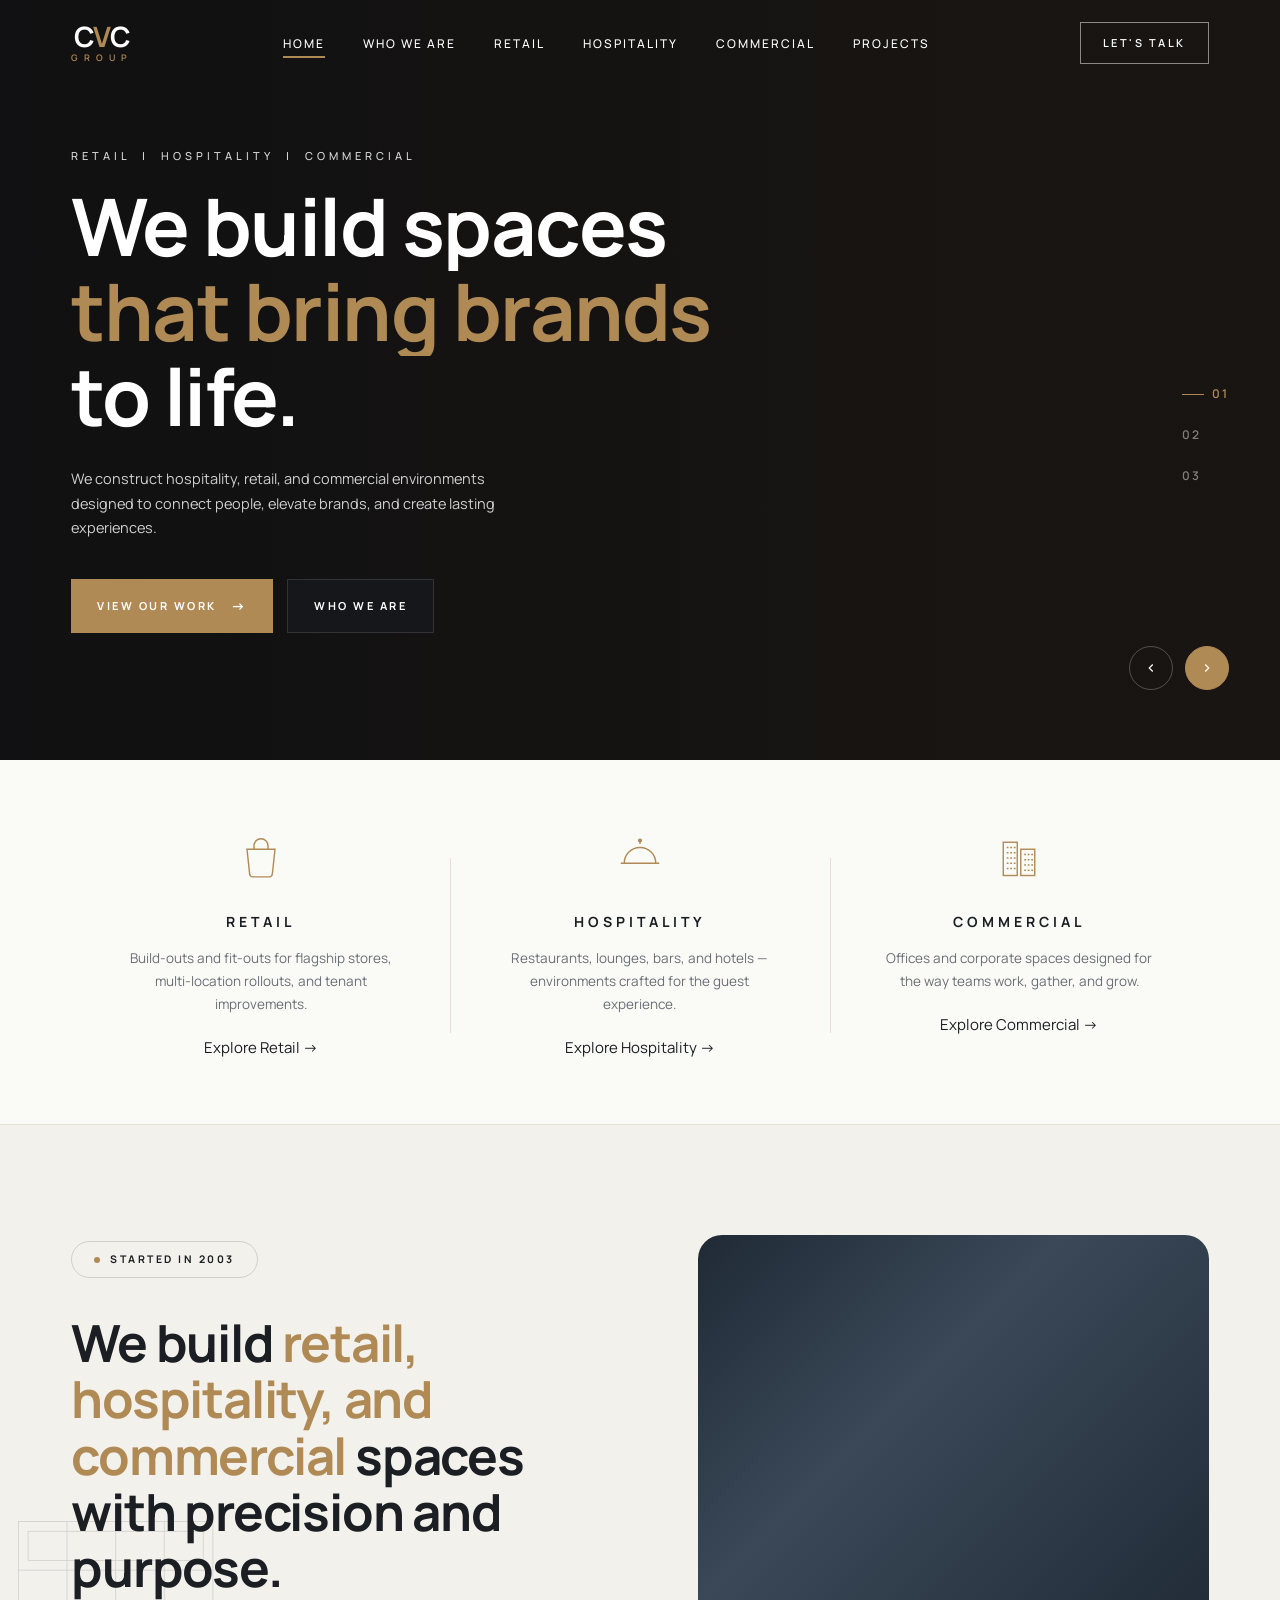
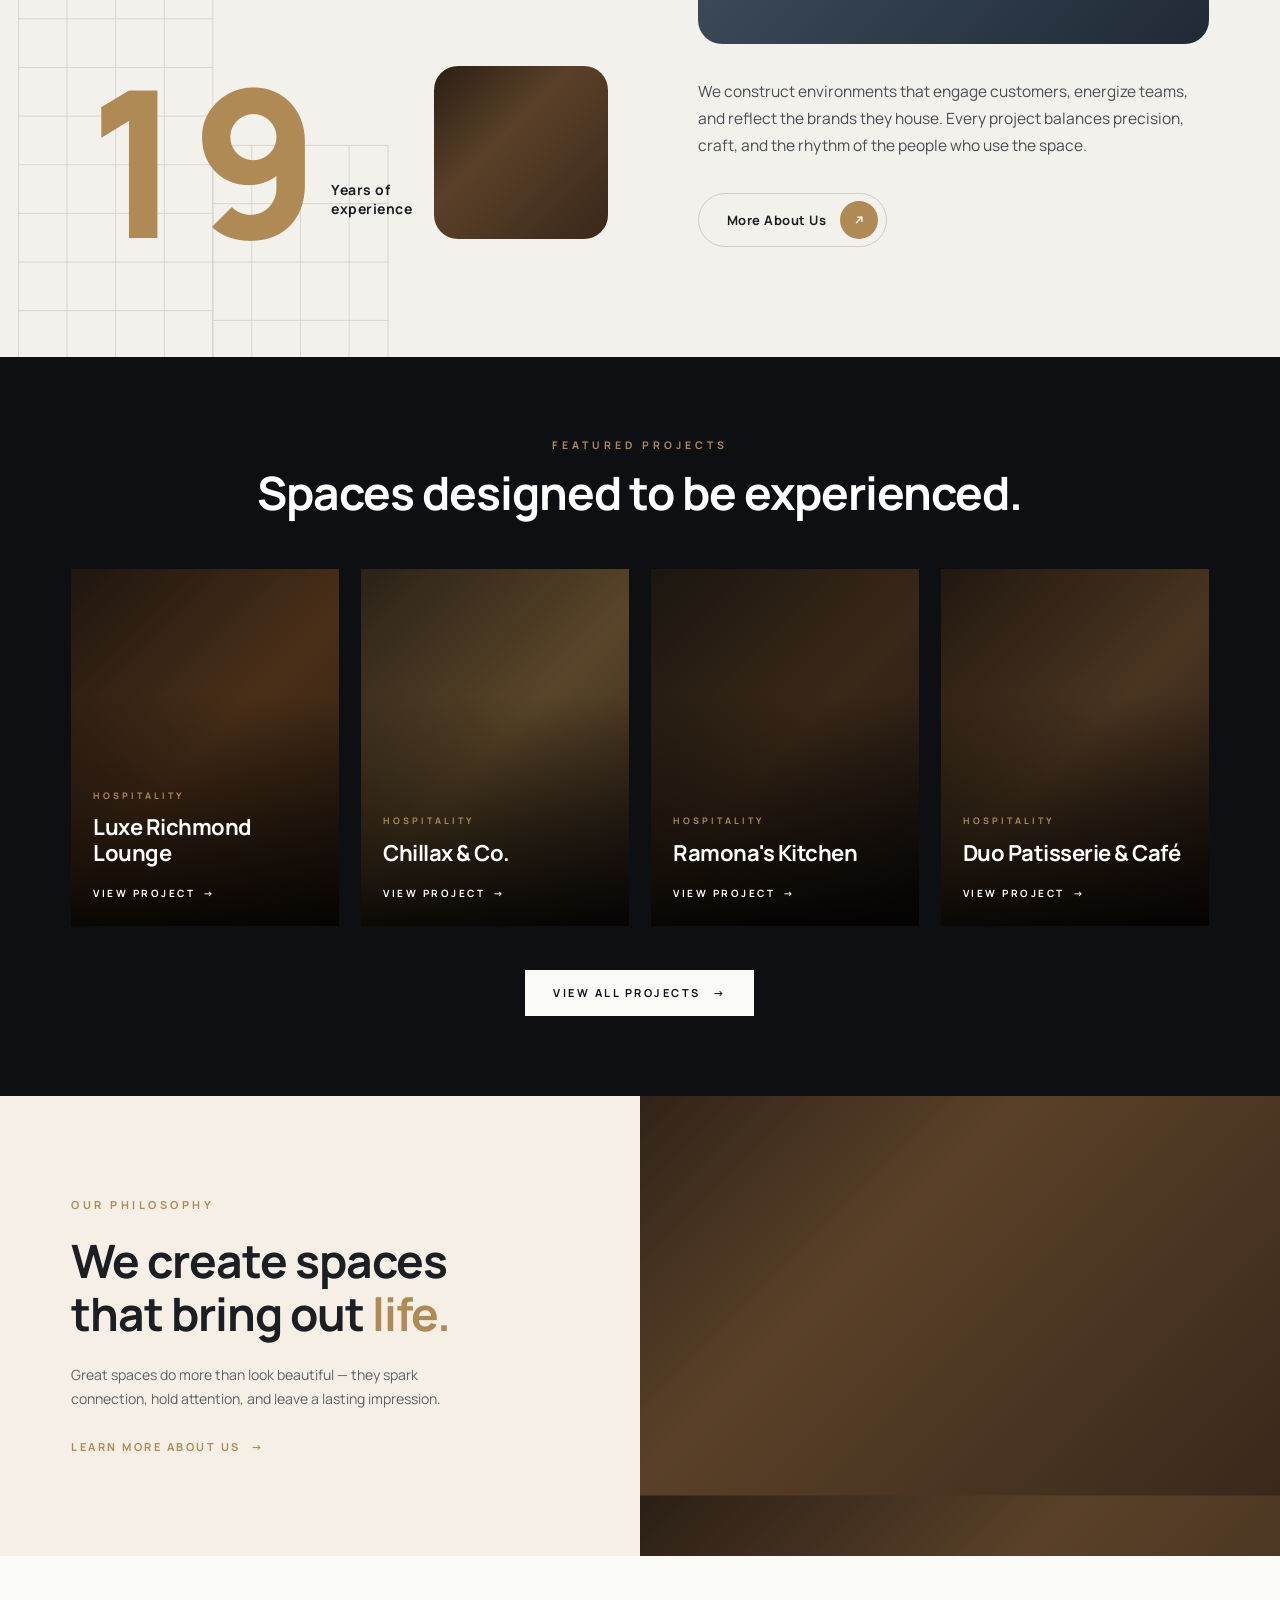
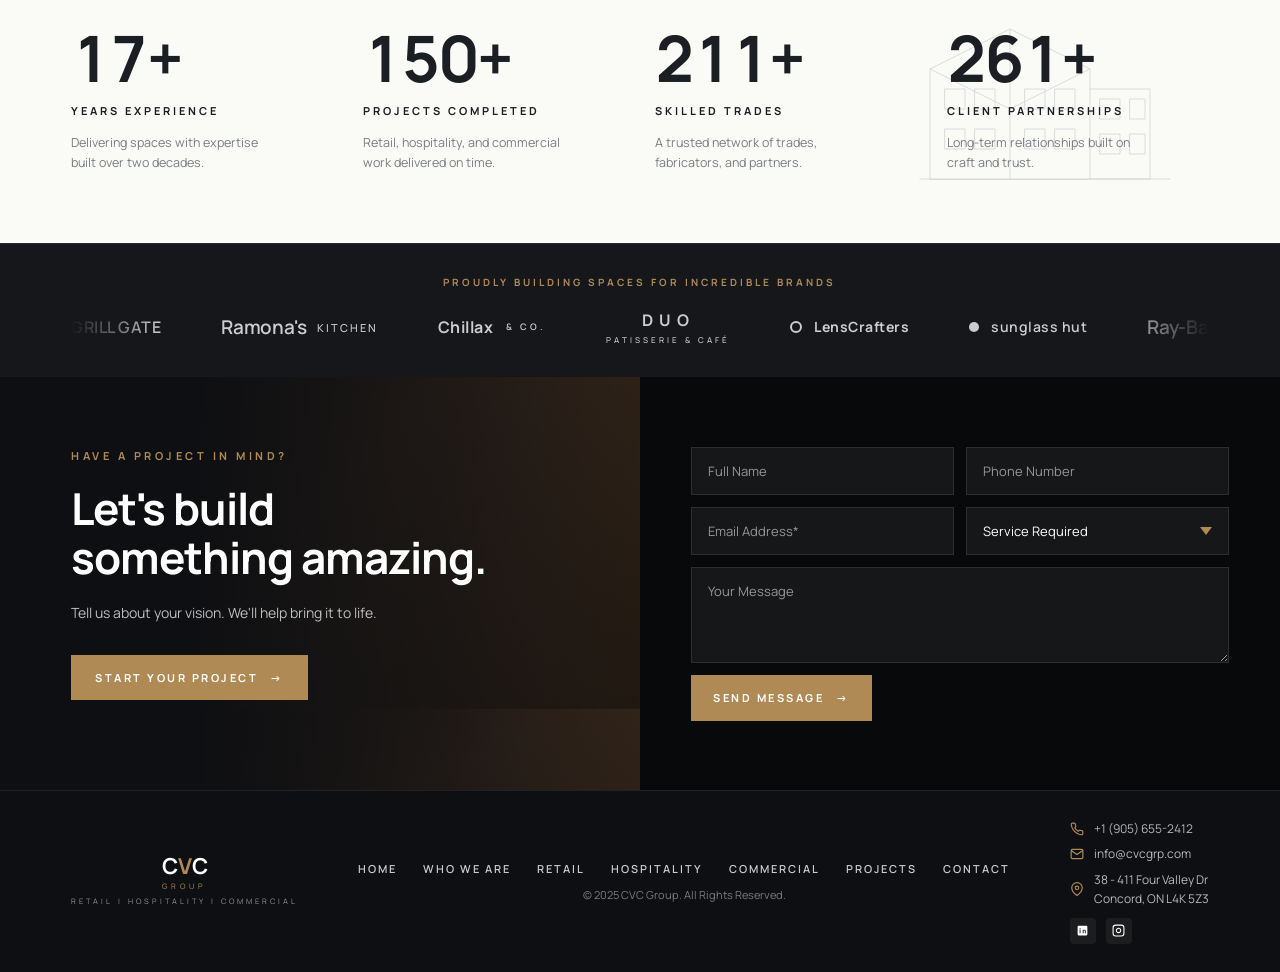
==== commit 9c986745: "Add files via upload" ====
--- a/public/index.html
+++ b/public/index.html
@@ -58,9 +58,9 @@
   <div class="container hero-inner">
     <div class="eyebrow">RETAIL &nbsp;|&nbsp; HOSPITALITY &nbsp;|&nbsp; COMMERCIAL</div>
     <h1 class="hero-title">
-      <span class="line"><span class="line-inner">We Build Spaces</span></span>
-      <span class="line"><span class="line-inner em">that bring life</span></span>
-      <span class="line"><span class="line-inner em">to brands.</span></span>
+      <span class="line"><span class="line-inner">We build spaces</span></span>
+      <span class="line"><span class="line-inner em">that bring brands</span></span>
+      <span class="line"><span class="line-inner">to life.</span></span>
     </h1>
     <p class="lede">We construct hospitality, retail, and commercial environments designed to connect people, elevate brands, and create lasting experiences.</p>
     <div class="hero-cta">
@@ -155,7 +155,7 @@
         Started In 2003
       </div>
       <h2 class="about-heading">
-        We build <span class="gold-it">retail and hospitality</span> spaces, <span class="gold-it">crafted with precision</span> and purpose.
+        We build <span class="gold-it">retail, hospitality, and commercial</span> spaces with precision and purpose.
       </h2>
       <div class="exp-row">
         <div class="big-num" data-target="22" data-suffix="">0</div>
@@ -316,7 +316,7 @@
         </span>
         <span class="brand">
           <img class="brand-img" src="images/brands/chillax.png" alt="Chillax & Co." onload="this.classList.add('loaded')" onerror="this.remove()" />
-          <span class="brand-text"><span style="font-style:italic;font-weight:700;">Chillax</span><span style="font-size:9px;letter-spacing:3px;font-weight:600;margin-left:2px;">&nbsp;&amp; CO.</span></span>
+          <span class="brand-text"><span style="font-weight:700;">Chillax</span><span style="font-size:9px;letter-spacing:3px;font-weight:600;margin-left:2px;">&nbsp;&amp; CO.</span></span>
         </span>
         <span class="brand">
           <img class="brand-img" src="images/brands/duo.png" alt="DUO Patisserie & Café" onload="this.classList.add('loaded')" onerror="this.remove()" />
@@ -345,7 +345,7 @@
         </span>
         <span class="brand">
           <img class="brand-img" src="images/brands/chillax.png" alt="Chillax & Co." onload="this.classList.add('loaded')" onerror="this.remove()" />
-          <span class="brand-text"><span style="font-style:italic;font-weight:700;">Chillax</span><span style="font-size:9px;letter-spacing:3px;font-weight:600;margin-left:2px;">&nbsp;&amp; CO.</span></span>
+          <span class="brand-text"><span style="font-weight:700;">Chillax</span><span style="font-size:9px;letter-spacing:3px;font-weight:600;margin-left:2px;">&nbsp;&amp; CO.</span></span>
         </span>
         <span class="brand">
           <img class="brand-img" src="images/brands/duo.png" alt="DUO Patisserie & Café" onload="this.classList.add('loaded')" onerror="this.remove()" />
--- a/public/styles.css
+++ b/public/styles.css
@@ -63,7 +63,7 @@
 }
 .loader-mark .mk { display: flex; gap: 4px; line-height: 0.95; }
 .loader-mark .mk span { display: inline-block; opacity: 0; transform: translateY(40px); }
-.loader-mark .mk .v { color: var(--gold); font-family: var(--sans); font-style: italic; font-weight: 600; }
+.loader-mark .mk .v { color: var(--gold); font-family: var(--sans); font-weight: 700; }
 .loader-mark .sub {
   font-family: var(--sans); font-size: 10px; letter-spacing: 8px;
   color: var(--gold); margin-top: 6px; font-weight: 500;
@@ -198,7 +198,7 @@
 .logo .logo-text { display: flex; flex-direction: column; align-items: center; transition: opacity .2s; }
 .logo.has-img .logo-text { opacity: 0; visibility: hidden; }
 .logo .mark { font-size: 28px; font-weight: 700; letter-spacing: -0.5px; }
-.logo .mark .v { color: var(--gold); font-family: var(--sans); font-style: italic; font-weight: 600; }
+.logo .mark .v { color: var(--gold); font-family: var(--sans); font-weight: 700; }
 .logo .sub {
   font-family: var(--sans); font-size: 9px; letter-spacing: 6px;
   color: var(--gold); margin-top: 4px; font-weight: 600;
@@ -272,8 +272,8 @@
   max-width: 760px; margin-bottom: 26px;
 }
 .hero h1 .em {
-  font-family: var(--sans); font-style: italic; font-weight: 600;
-  color: var(--gold); letter-spacing: -0.5px;
+  font-family: var(--sans); font-weight: 700;
+  color: var(--gold); letter-spacing: -1.5px;
 }
 .hero p.lede {
   max-width: 460px; color: rgba(255,255,255,0.8);
@@ -506,7 +506,7 @@
 }
 .philosophy h2 .gold-it {
   font-family: var(--sans); color: var(--gold);
-  font-style: italic; font-weight: 500;
+  font-weight: 700;
 }
 .philosophy p {
   color: #5e6166; font-size: 14px; line-height: 1.75;
@@ -650,7 +650,7 @@
 .brand img.brand-img.loaded ~ .brand-text { display: none; }
 .brand img.brand-img:not(.loaded) { position: absolute; pointer-events: none; }
 .brand-text { display: inline-flex; align-items: center; gap: 6px; }
-.brand-script { font-style: italic; font-size: 19px; font-family: var(--sans); font-weight: 600; letter-spacing: -0.3px; }
+.brand-script { font-size: 19px; font-family: var(--sans); font-weight: 600; letter-spacing: -0.3px; }
 
 /* ============ CTA / CONTACT ============ */
 .cta {
@@ -758,7 +758,7 @@
 .foot-logo .logo-text { display: flex; flex-direction: column; align-items: center; }
 .foot-logo.has-img .logo-text { display: none; }
 .foot-logo .mark { font-family: var(--sans); font-weight: 700; font-size: 22px; color: #fff; line-height: 0.95; letter-spacing: -0.3px; }
-.foot-logo .mark .v { color: var(--gold); font-family: var(--sans); font-style: italic; font-weight: 600; }
+.foot-logo .mark .v { color: var(--gold); font-family: var(--sans); font-weight: 700; }
 .foot-logo .sub { font-size: 7.5px; letter-spacing: 4px; color: var(--gold); margin-top: 3px; }
 .foot-tag { font-size: 7.5px; letter-spacing: 3px; color: rgba(255,255,255,0.55); margin-top: 3px; }
 .foot-nav {
@@ -859,9 +859,8 @@
 .about-heading .gold-it {
   font-family: var(--sans);
   color: var(--gold);
-  font-style: italic;
-  font-weight: 500;
-  letter-spacing: -0.3px;
+  font-weight: 700;
+  letter-spacing: -1.2px;
 }
 .exp-row {
   display: grid;
@@ -1064,7 +1063,7 @@
   max-width: 900px;
 }
 .inner-hero h1 .em {
-  font-style: italic; color: var(--gold); font-weight: 600;
+  color: var(--gold); font-weight: 700;
 }
 .inner-hero p.sub {
   margin-top: 20px;
@@ -1091,7 +1090,7 @@
   color: var(--ink); margin-bottom: 24px;
   max-width: 480px;
 }
-.intro h2 .em { font-style: italic; color: var(--gold); font-weight: 600; }
+.intro h2 .em { color: var(--gold); font-weight: 700; }
 .intro p {
   color: #4a4d52; font-size: 15px; line-height: 1.75;
   margin-bottom: 18px;
